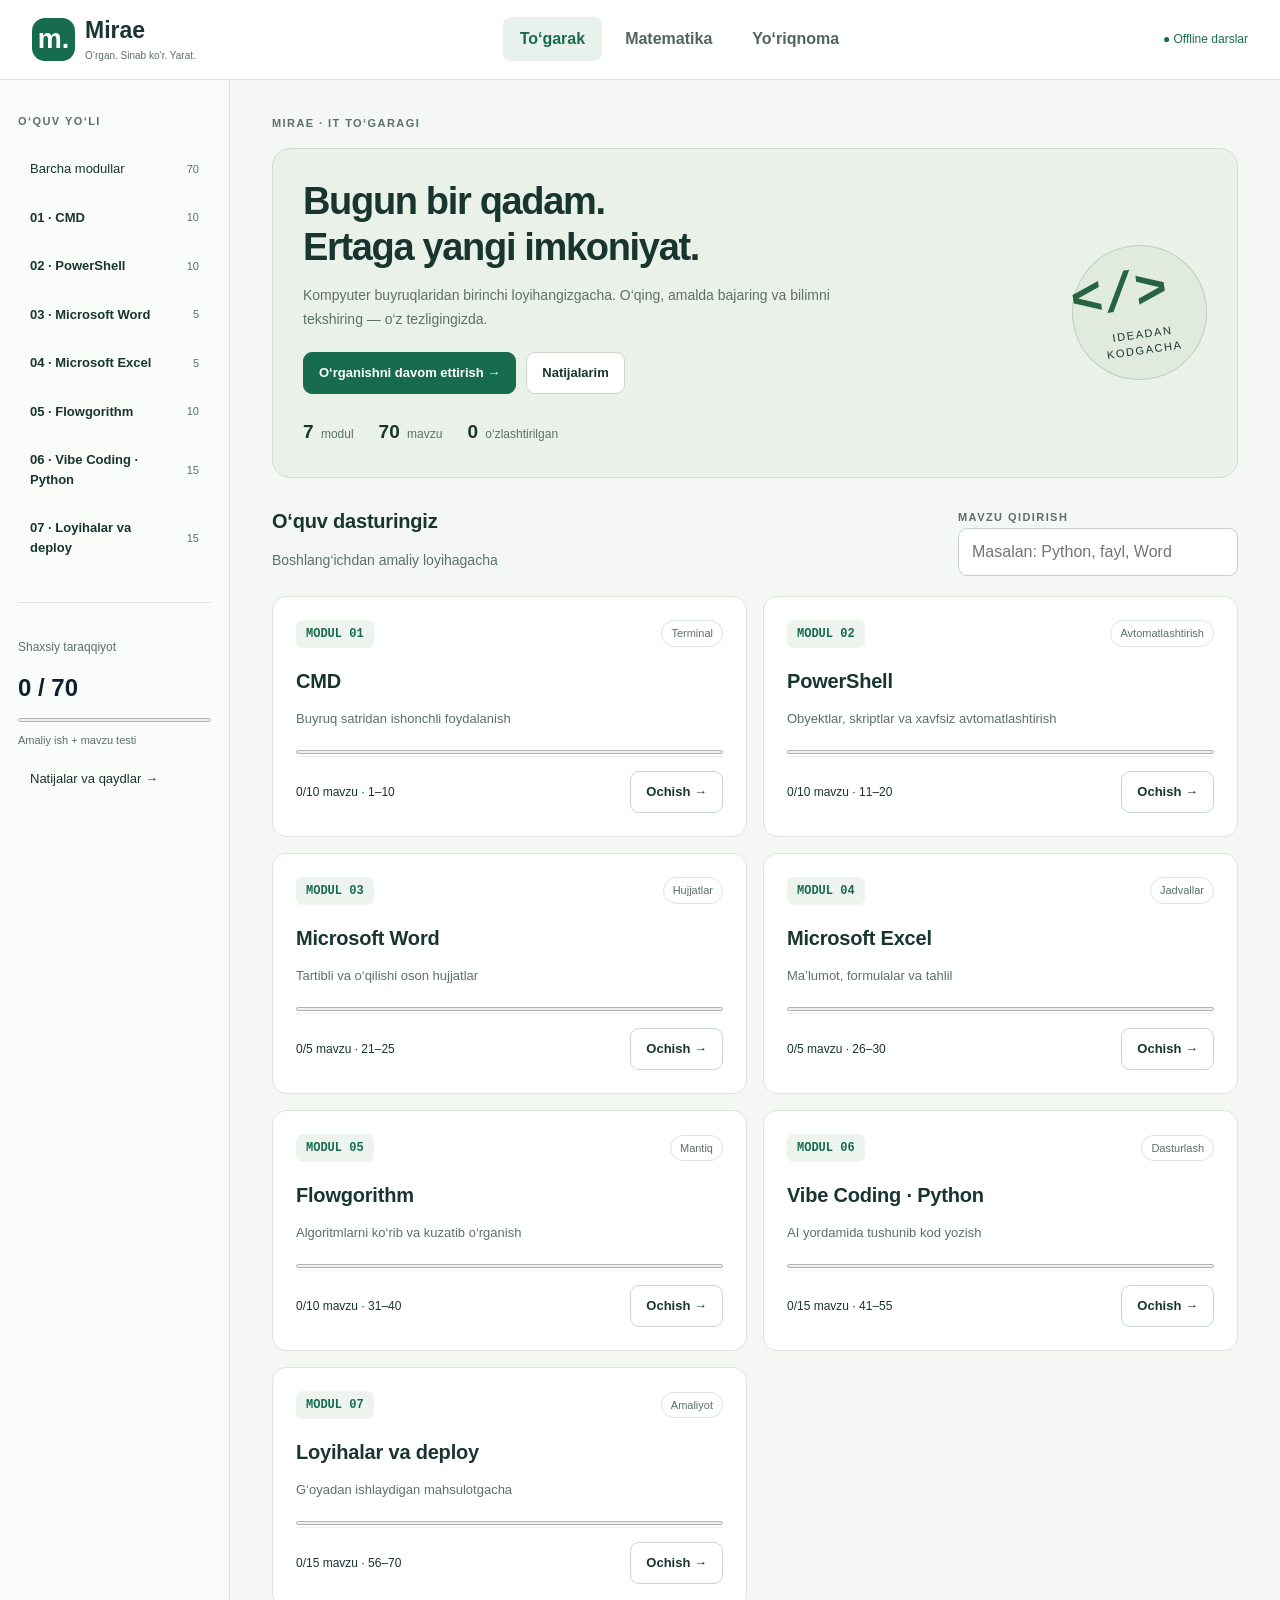
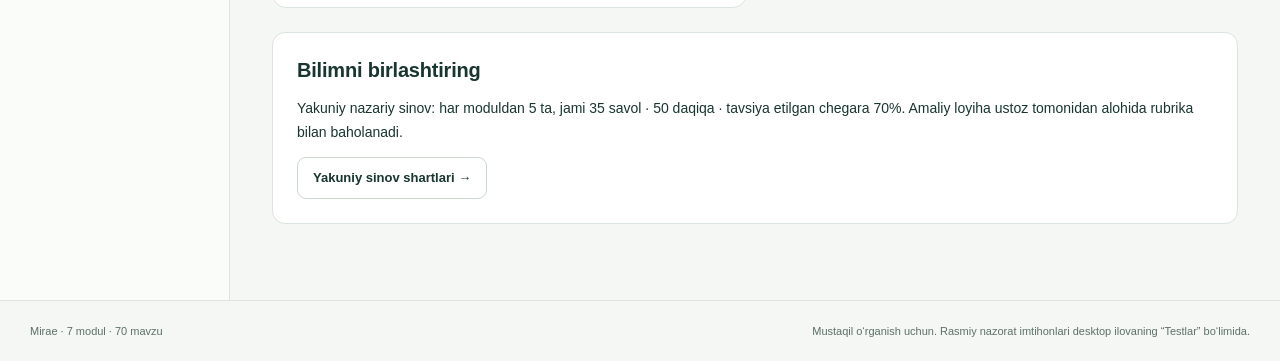
==== Mirae-Togarak.html @ 26e85088 "Initial import of ClassroomGuard (Togarak full source) + Windows CI build - .NET 8 solution: Agent (" ====
<!DOCTYPE html>
<html lang="uz">
<head>
<meta charset="UTF-8">
<meta name="viewport" content="width=device-width, initial-scale=1.0">
<title>Mirae · To‘garak va matematika</title>



<style>
:root{
  --canvas:#eaeef4; --panel:#ffffff; --ink:#0f1f33; --ink-soft:#43566e; --ink-faint:#8595a8;
  --line:#dbe2ec; --line-strong:#c3cddb;
  --primary:#2b5cff; --primary-ink:#1c46cc; --primary-tint:#eaf0ff;
  --code:#0d9488; --code-tint:#e6f7f5;
  --ok:#12a150; --ok-tint:#e5f7ec; --bad:#e5484d; --bad-tint:#fdecec;
  --warn:#e0900a; --flag:#f5a623;
  --radius:16px; --radius-sm:10px;
  --shadow:0 1px 2px rgba(15,31,51,.05),0 8px 28px rgba(15,31,51,.07);
  --shadow-lift:0 12px 40px rgba(15,31,51,.14);
}
*{box-sizing:border-box}
html,body{margin:0;padding:0}
body{
  background:radial-gradient(1200px 500px at 88% -8%,#f4f7ff 0,transparent 60%),var(--canvas);
  color:var(--ink); font-family:'Inter',system-ui,-apple-system,sans-serif;
  font-size:16px; line-height:1.5; -webkit-font-smoothing:antialiased; min-height:100vh;
}
.mono{font-family:'IBM Plex Mono',ui-monospace,monospace}
h1,h2,h3{font-family:'Space Grotesk','Inter',sans-serif;margin:0;letter-spacing:-.01em}
button{font-family:inherit;cursor:pointer;border:none;background:none}
button:focus-visible,input:focus-visible,[tabindex]:focus-visible{outline:3px solid var(--primary);outline-offset:2px;border-radius:6px}
.screen{display:none}
.screen.active{display:block;animation:rise .4s ease}
@keyframes rise{from{opacity:0;transform:translateY(10px)}to{opacity:1;transform:none}}
@media (prefers-reduced-motion:reduce){*{animation:none!important;transition:none!important}}

.frac{display:inline-flex;flex-direction:column;align-items:center;vertical-align:middle;margin:0 3px;font-family:'IBM Plex Mono',ui-monospace,monospace;font-weight:600;line-height:1.05;font-size:1.05em}
.frac .num,.frac .den{padding:1px 6px;text-align:center;min-width:1.2em}
.frac .bar{display:block;width:100%;height:2px;background:currentColor;border-radius:1px;margin:1px 0}
.mixed{display:inline-flex;align-items:center;gap:3px;vertical-align:middle;margin:0 2px;font-family:'IBM Plex Mono',ui-monospace,monospace;font-weight:600}
.mixed .whole{font-size:1.15em;line-height:1;padding-bottom:2px}
.mixed .frac{font-size:0.92em;margin:0}
.qbody .frac,.opt .frac,.rev-q .frac,.tagans .frac{color:var(--ink)}
.opt .frac{font-size:1.08em}
.qbody{font-size:17.5px;line-height:1.75}
.qbody p{margin:0 0 14px}

.info-wrap{min-height:100vh;display:grid;place-items:center;padding:28px 20px}
.info-card{width:min(560px,100%);background:var(--panel);border:1px solid var(--line);border-radius:var(--radius);box-shadow:var(--shadow);overflow:hidden}
.info-top{padding:30px 34px 22px;border-bottom:1px solid var(--line);position:relative;background:linear-gradient(180deg,#fbfcff,#fff)}
.brandline{display:flex;align-items:center;gap:10px;color:var(--code);font-weight:600;font-size:12.5px;letter-spacing:.14em;text-transform:uppercase;margin-bottom:14px}
.dot{width:9px;height:9px;border-radius:50%;background:var(--ok);box-shadow:0 0 0 4px var(--ok-tint);animation:pulse 2.4s infinite}
@keyframes pulse{0%,100%{opacity:1}50%{opacity:.45}}
.info-top h1{font-size:26px;line-height:1.2}
.info-top p{color:var(--ink-soft);margin:.5rem 0 0;font-size:15px}
.bitstrip{position:absolute;right:22px;top:26px;font-size:11px;color:var(--line-strong);letter-spacing:.18em;transform:rotate(90deg);transform-origin:right top}
.info-body{padding:26px 34px 32px}
.rules{display:grid;grid-template-columns:1fr 1fr;gap:12px;margin-bottom:26px}
.rule{background:#f7f9fc;border:1px solid var(--line);border-radius:var(--radius-sm);padding:12px 14px}
.rule b{display:block;font-family:'Space Grotesk';font-size:20px;line-height:1.1}
.rule span{font-size:12.5px;color:var(--ink-soft)}
.field{margin-bottom:16px}
.field label{display:block;font-size:13px;font-weight:600;color:var(--ink-soft);margin-bottom:7px}
.field input{width:100%;padding:13px 15px;border:1.5px solid var(--line-strong);border-radius:var(--radius-sm);font-size:16px;color:var(--ink);background:#fff;transition:border-color .15s,box-shadow .15s}
.field input:focus{border-color:var(--primary);box-shadow:0 0 0 4px var(--primary-tint);outline:none}
.field.two{display:grid;grid-template-columns:1fr 1fr;gap:14px}
.err{color:var(--bad);font-size:13px;margin:2px 0 10px;min-height:0}
.btn{display:inline-flex;align-items:center;justify-content:center;gap:9px;font-weight:600;font-size:16px;padding:14px 22px;border-radius:var(--radius-sm);transition:transform .14s cubic-bezier(.22,1,.36,1),box-shadow .22s ease,background .2s ease,border-color .2s ease,color .2s ease}
.btn:hover{transform:translateY(-1.5px)}
.btn:active{transform:translateY(0) scale(.985)}
.btn-primary{background:var(--primary);color:#fff;width:100%;box-shadow:0 8px 20px rgba(43,92,255,.28)}
.btn-primary:hover{background:var(--primary-ink)}
.btn-ghost{background:#fff;border:1.5px solid var(--line-strong);color:var(--ink)}
.btn-ghost:hover{border-color:var(--primary);color:var(--primary)}
.btn-ok{background:var(--ok);color:#fff}
.btn-ok:hover{filter:brightness(.95)}

.exam-head{position:sticky;top:0;z-index:40;background:rgba(255,255,255,.86);backdrop-filter:blur(12px);border-bottom:1px solid var(--line);padding:11px 22px;display:flex;align-items:center;gap:18px;flex-wrap:wrap}
.station{display:flex;align-items:center;gap:11px}
.station-badge{font-family:'Space Grotesk';font-weight:700;font-size:15px;color:var(--ink);background:#fff;border:1.5px solid var(--line-strong);border-radius:10px;padding:6px 11px;letter-spacing:.02em}
.station-badge small{display:block;font-size:9px;letter-spacing:.16em;color:var(--ink-faint);font-weight:600}
.head-title{font-size:14.5px;font-weight:700}
.head-title small{display:block;font-weight:500;color:var(--ink-faint);font-size:11.5px;letter-spacing:.04em}
.head-spacer{flex:1}
.cand{text-align:right;font-size:13px;line-height:1.25}
.cand b{font-size:14px}
.cand span{color:var(--ink-faint);font-size:11.5px}
.timer{display:flex;align-items:center;gap:9px;background:#fff;border:1.5px solid var(--line-strong);padding:8px 14px;border-radius:10px;font-family:'IBM Plex Mono';font-weight:600;font-size:18px;letter-spacing:.02em;min-width:118px;justify-content:center}
.timer svg{width:16px;height:16px}
.timer.warn{border-color:var(--warn);color:var(--warn);background:#fffaf0}
.timer.crit{border-color:var(--bad);color:var(--bad);background:var(--bad-tint);animation:blink 1s steps(2) infinite}
@keyframes blink{50%{opacity:.6}}

.exam-main{max-width:1180px;margin:0 auto;padding:22px;display:grid;grid-template-columns:minmax(200px, 230px) minmax(0, 1fr);gap:20px;align-items:start}
.palette{position:sticky;top:78px;background:var(--panel);border:1px solid var(--line);border-radius:var(--radius);box-shadow:var(--shadow);padding:14px;max-height:calc(100vh - 100px);overflow-y:auto;overflow-x:hidden;z-index:5;min-width:0;width:100%;box-sizing:border-box}
.palette h3{font-size:12px;text-transform:uppercase;letter-spacing:.12em;color:var(--ink-faint);margin-bottom:12px}
.palette-grab{display:none}
.palette-head{display:none}
.pal-close{display:none}
.pal-backdrop{position:fixed;inset:0;z-index:58;background:rgba(15,31,51,.42);opacity:0;pointer-events:none;transition:opacity .28s ease}
.pal-backdrop.show{opacity:1;pointer-events:auto}
.progress{height:7px;background:#eef2f8;border-radius:6px;overflow:hidden;margin-bottom:6px}
.progress i{display:block;height:100%;background:linear-gradient(90deg,var(--primary),#5b82ff);width:0;border-radius:6px;transition:width .35s}
.progress-lbl{font-size:12px;color:var(--ink-soft);margin-bottom:14px;display:flex;justify-content:space-between}
.pgrid{display:grid;grid-template-columns:repeat(5,1fr);gap:5px;width:100%}
.pcell{aspect-ratio:1;border-radius:7px;border:1.5px solid var(--line-strong);background:#fff;font-family:'IBM Plex Mono';font-weight:600;font-size:11px;color:var(--ink-soft);position:relative;display:grid;place-items:center;min-width:0;transition:transform .18s cubic-bezier(.34,1.56,.64,1),background .18s ease,border-color .18s ease,color .18s ease,box-shadow .18s ease}
.pcell:hover{border-color:var(--primary);color:var(--primary)}
.pcell.answered{background:var(--primary);border-color:var(--primary);color:#fff}
.pcell.current{box-shadow:0 0 0 3px var(--primary-tint);border-color:var(--primary);transform:scale(1.06)}
.pcell.flagged::after{content:"";position:absolute;top:-3px;right:-3px;width:10px;height:10px;background:var(--flag);border:2px solid #fff;border-radius:50%}
.legend{margin-top:14px;display:grid;gap:7px;font-size:12px;color:var(--ink-soft)}
.legend div{display:flex;align-items:center;gap:8px}
.sw{width:15px;height:15px;border-radius:5px;border:1.5px solid var(--line-strong);flex:none}
.sw.a{background:var(--primary);border-color:var(--primary)}
.sw.f{background:#fff;position:relative}
.sw.f::after{content:"";position:absolute;top:-3px;right:-3px;width:8px;height:8px;background:var(--flag);border:2px solid #fff;border-radius:50%}

.qcard{background:var(--panel);border:1px solid var(--line);border-radius:var(--radius);box-shadow:var(--shadow);padding:28px 30px;min-height:60vh;display:flex;flex-direction:column;min-width:0;overflow:hidden;position:relative;z-index:1}
.qtop{display:flex;align-items:center;gap:12px;margin-bottom:18px;flex-wrap:wrap}
.qnum{font-family:'Space Grotesk';font-weight:700;font-size:15px;color:var(--ink)}
.tur-tag{font-size:11.5px;font-weight:600;letter-spacing:.03em;color:var(--code);background:var(--code-tint);padding:5px 11px;border-radius:20px}
.flagbtn{margin-left:auto;font-size:13px;font-weight:600;color:var(--ink-soft);border:1.5px solid var(--line-strong);border-radius:8px;padding:7px 13px;display:flex;align-items:center;gap:7px}
.flagbtn:hover{border-color:var(--flag);color:var(--warn)}
.flagbtn.on{background:#fff8ec;border-color:var(--flag);color:var(--warn)}
.qbody{font-size:17.5px;line-height:1.75;color:var(--ink);margin-bottom:8px;word-wrap:break-word;overflow-wrap:anywhere}
.opts{display:grid;gap:12px;margin-top:20px;min-width:0;width:100%}
.opt{display:flex;align-items:center;gap:15px;text-align:left;width:100%;position:relative;background:#fff;border:1.5px solid var(--line-strong);border-radius:var(--radius-sm);padding:15px 18px;font-size:16px;color:var(--ink);transition:border-color .18s ease,background .18s ease,box-shadow .18s ease,transform .12s cubic-bezier(.22,1,.36,1)}
.opt:hover{border-color:var(--primary);background:var(--primary-tint);transform:translateY(-1px)}
.opt:active{transform:translateY(0) scale(.995)}
.opt .key{width:34px;height:34px;flex:none;border-radius:9px;border:1.5px solid var(--line-strong);display:grid;place-items:center;font-family:'Space Grotesk';font-weight:700;font-size:15px;color:var(--ink-soft);transition:.18s cubic-bezier(.22,1,.36,1)}
.opt.sel{border-color:var(--primary);background:var(--primary-tint);box-shadow:0 0 0 1px var(--primary),0 6px 18px rgba(43,92,255,.14)}
.opt.sel .key{background:var(--primary);border-color:var(--primary);color:#fff;transform:scale(1.05)}
.opt .otxt{flex:1;display:flex;align-items:center;gap:4px;flex-wrap:wrap;font-weight:500}
.opt .check{margin-left:auto;width:24px;height:24px;flex:none;border-radius:50%;border:2px solid var(--line-strong);display:grid;place-items:center;color:#fff;opacity:0;transform:scale(.5);transition:.22s cubic-bezier(.34,1.56,.64,1)}
.opt .check svg{width:13px;height:13px;stroke-dasharray:20;stroke-dashoffset:20;transition:stroke-dashoffset .3s .05s ease}
.opt.sel .check{opacity:1;transform:scale(1);background:var(--primary);border-color:var(--primary)}
.opt.sel .check svg{stroke-dashoffset:0}
.opt.correct{border-color:var(--ok)!important;background:var(--ok-tint)!important;box-shadow:0 0 0 1px var(--ok)}
.opt.correct .key{background:var(--ok)!important;border-color:var(--ok)!important;color:#fff}
.opt.correct .check{opacity:1;transform:scale(1);background:var(--ok);border-color:var(--ok)}
.opt.wrong{border-color:var(--bad)!important;background:var(--bad-tint)!important;box-shadow:0 0 0 1px var(--bad)}
.opt.wrong .key{background:var(--bad)!important;border-color:var(--bad)!important;color:#fff}
.opt.wrong .check{opacity:1;transform:scale(1);background:var(--bad);border-color:var(--bad)}
.opt.locked{pointer-events:none;cursor:default}
.feedback-box{margin-top:14px;padding:12px 14px;border-radius:10px;font-size:14px;line-height:1.5;display:none}
.feedback-box.show{display:block}
.feedback-box.ok{background:var(--ok-tint);color:var(--ok);border:1px solid #b7e4c7}
.feedback-box.bad{background:var(--bad-tint);color:var(--bad);border:1px solid #f5c2c7}
@keyframes pop{0%{transform:scale(1)}45%{transform:scale(1.22)}100%{transform:scale(1)}}
.pcell.pop{animation:pop .32s cubic-bezier(.34,1.56,.64,1)}

.qnav{margin-top:auto;padding-top:24px;display:flex;gap:12px;align-items:center}
.qnav .btn{padding:12px 20px}
.qnav .spacer{flex:1}

.result-wrap{max-width:900px;margin:0 auto;padding:34px 22px 70px}
.res-hero{background:var(--panel);border:1px solid var(--line);border-radius:var(--radius);box-shadow:var(--shadow);padding:34px;display:grid;grid-template-columns:auto 1fr;gap:30px;align-items:center;margin-bottom:22px}
.ring{--p:0;width:150px;height:150px;border-radius:50%;flex:none;display:grid;place-items:center;background:conic-gradient(var(--ring-c) calc(var(--p)*1%),#eef2f8 0)}
.ring .inner{width:118px;height:118px;border-radius:50%;background:#fff;display:grid;place-items:center;text-align:center}
.ring .pct{font-family:'Space Grotesk';font-weight:700;font-size:34px;line-height:1}
.ring .pl{font-size:11px;color:var(--ink-faint);letter-spacing:.1em;text-transform:uppercase}
.res-meta h2{font-size:26px;margin-bottom:4px}
.res-meta .sub{color:var(--ink-soft);margin-bottom:16px}
.res-stats{display:grid;grid-template-columns:repeat(4,1fr);gap:12px}
.stat{background:#f7f9fc;border:1px solid var(--line);border-radius:12px;padding:12px 14px}
.stat b{display:block;font-family:'Space Grotesk';font-size:22px}
.stat span{font-size:12px;color:var(--ink-soft)}
.baho{display:inline-block;font-weight:700;padding:5px 14px;border-radius:20px;font-size:14px;margin-top:2px}

.tahlil-head{display:flex;align-items:center;gap:14px;margin:26px 4px 14px;flex-wrap:wrap}
.tahlil-head h3{font-size:19px}
.filters{margin-left:auto;display:flex;gap:8px}
.filters button{font-size:13px;font-weight:600;color:var(--ink-soft);border:1.5px solid var(--line-strong);border-radius:20px;padding:7px 15px}
.filters button.on{background:var(--ink);color:#fff;border-color:var(--ink)}
.review{display:grid;gap:12px}
.rev{background:var(--panel);border:1px solid var(--line);border-left:5px solid var(--line);border-radius:12px;padding:16px 18px;box-shadow:var(--shadow)}
.rev.correct{border-left-color:var(--ok)}
.rev.wrong{border-left-color:var(--bad)}
.rev.skipped{border-left-color:var(--ink-faint)}
.rev-top{display:flex;align-items:center;gap:10px;margin-bottom:9px;flex-wrap:wrap}
.rev-n{font-family:'Space Grotesk';font-weight:700;font-size:14px}
.rev-badge{font-size:11.5px;font-weight:700;padding:4px 10px;border-radius:16px}
.rev-badge.c{background:var(--ok-tint);color:var(--ok)}
.rev-badge.w{background:var(--bad-tint);color:var(--bad)}
.rev-badge.s{background:#eef2f8;color:var(--ink-soft)}
.rev-q{font-size:15px;color:var(--ink);margin-bottom:10px;line-height:1.65}
.rev-ans{display:flex;flex-wrap:wrap;gap:8px;margin-bottom:10px;font-size:13.5px}
.tagans{padding:5px 11px;border-radius:8px;font-weight:600;display:inline-flex;align-items:center;gap:4px}
.tagans.you{background:#f1f4f9;color:var(--ink-soft)}
.tagans.you.bad{background:var(--bad-tint);color:var(--bad)}
.tagans.right{background:var(--ok-tint);color:var(--ok)}
.rev-exp{font-size:13.5px;color:var(--ink-soft);background:#f7f9fc;border-radius:10px;padding:11px 13px;line-height:1.55}
.rev-exp b{color:var(--ink)}

.modal{position:fixed;inset:0;z-index:80;background:rgba(15,31,51,.4);display:none;place-items:center;padding:20px;backdrop-filter:blur(3px)}
.modal.show{display:grid;animation:rise .25s ease}
.modal-card{background:#fff;border-radius:var(--radius);box-shadow:var(--shadow-lift);padding:28px;width:min(440px,100%);text-align:center}
.modal-card h3{font-size:21px;margin-bottom:8px}
.modal-card p{color:var(--ink-soft);margin-bottom:22px}
.modal-card .row{display:flex;gap:12px}
.modal-card .row .btn{flex:1}
.warn-num{color:var(--warn);font-weight:700}

.palette-toggle{display:none}
@media(max-width:860px){
  .exam-main{grid-template-columns:1fr;padding:14px}
  .palette{position:fixed;left:0;right:0;bottom:0;top:auto;border-radius:22px 22px 0 0;max-height:76vh;overflow:auto;transform:translateY(105%);transition:transform .34s cubic-bezier(.22,1,.36,1);z-index:60;box-shadow:var(--shadow-lift);padding-top:6px}
  .palette.open{transform:none}
  .palette .palette-grab{display:block;width:44px;height:5px;border-radius:3px;background:var(--line-strong);margin:8px auto 4px;cursor:grab}
  .palette .palette-head{display:flex;align-items:center;justify-content:space-between;position:sticky;top:0;background:var(--panel);padding-bottom:8px;z-index:2}
  .palette .palette-head h3{margin:0}
  .palette .pal-close{display:grid;place-items:center;width:34px;height:34px;border-radius:9px;border:1.5px solid var(--line-strong);color:var(--ink-soft);background:#fff}
  .palette .pal-close:active{transform:scale(.92)}
  .palette-toggle{display:flex;position:fixed;bottom:16px;right:16px;z-index:55;background:var(--ink);color:#fff;border-radius:50px;padding:13px 20px;font-weight:600;font-size:14px;gap:9px;box-shadow:var(--shadow-lift);transition:transform .2s,opacity .2s}
  .palette-toggle:active{transform:scale(.95)}
  .pgrid{grid-template-columns:repeat(5,1fr)}
  .res-hero{grid-template-columns:1fr;text-align:center;justify-items:center}
  .res-stats{grid-template-columns:repeat(2,1fr);width:100%}
  .rules{grid-template-columns:1fr 1fr}
  .cand{display:none}
}
@media(max-width:520px){
  .qcard{padding:20px 17px}.info-body,.info-top{padding-left:22px;padding-right:22px}
  .field.two{grid-template-columns:1fr}.pgrid{grid-template-columns:repeat(5,1fr)}
  .head-title small{display:none}
}
</style>
</head>
<body>
<a class="c-skip" href="#c-main">Asosiy mazmunga o‘tish</a>
<header class="c-top"><a href="#home" class="c-brand"><span class="c-logo">m.</span><span>Mirae<small>O‘rgan. Sinab ko‘r. Yarat.</small></span></a><nav aria-label="Asosiy"><button data-global="club" class="c-tab active">To‘garak</button><button data-global="math" class="c-tab">Matematika</button><button data-global="guide" class="c-tab">Yo‘riqnoma</button></nav><span class="c-offline">● Offline darslar</span></header>
<div id="club"><div class="c-shell"><aside class="c-sidebar"><p class="c-eyebrow">O‘QUV YO‘LI</p><button class="c-side-btn" data-go="home">Barcha modullar <span>70</span></button><div id="c-modules"></div><div class="c-side-bottom"><p>Shaxsiy taraqqiyot</p><strong id="c-progress-count">0 / 70</strong><progress id="c-progress" max="70" value="0" aria-label="O‘zlashtirilgan mavzular"></progress><small>Amaliy ish + mavzu testi</small><button class="c-side-btn" data-go="results">Natijalar va qaydlar →</button></div></aside><main id="c-main" tabindex="-1"><div id="c-storage" class="c-notice" hidden role="status"></div><div id="c-resume"></div><div id="c-view"></div></main></div><footer class="c-footer">Mirae · 7 modul · 70 mavzu <span>Mustaqil o‘rganish uchun. Rasmiy nazorat imtihonlari desktop ilovaning “Testlar” bo‘limida.</span></footer></div>
<div id="c-toast" role="status" aria-live="polite"></div>
<dialog id="c-dialog"><form method="dialog"><h2 id="c-dialog-title"></h2><p id="c-dialog-text"></p><div id="c-dialog-fields"></div><div class="c-actions"><button value="cancel" class="c-btn">Bekor qilish</button><button value="ok" class="c-btn primary" id="c-dialog-confirm">Tasdiqlash</button></div></form></dialog>

<div id="math-app" hidden>

<section id="screen-info" class="screen active">
  <div class="info-wrap">
    <div class="info-card">
      <div class="info-top">
        <div class="bitstrip mono">DTM</div>
        <div class="brandline"><span class="dot"></span> Mirae o'quv markazi · DTM majburiy</div>
        <h1>Ifodalarni shakl almashtirish</h1>
        <p>O‘xshash qo‘shiluvchilarni ixchamlash, qavslarni ochish va ifodalarni soddalashtirish. 10 ta savol · 30 daqiqa. Mashq rejimi: har tanlovdan keyin izoh ko‘rsatiladi; javob qayta tanlanmaydi.</p>
      </div>
      <div class="info-body">
        <div class="rules">
          <div class="rule"><b>10</b><span>ta savol (A–D)</span></div>
          <div class="rule"><b>30:00</b><span>daqiqa vaqt</span></div>
          <div class="rule"><b>4</b><span>variant</span></div>
          <div class="rule"><b>1</b><span>to‘g‘ri javob</span></div>
        </div>
        <div class="field two">
          <div>
            <label for="in-name">Ism</label>
            <input id="in-name" type="text" autocomplete="given-name" placeholder="Masalan: Alisher">
          </div>
          <div>
            <label for="in-sur">Familiya</label>
            <input id="in-sur" type="text" autocomplete="family-name" placeholder="Masalan: Navoiy">
          </div>
        </div>
        <div class="field">
          <label for="in-group">Guruh / sinf (ixtiyoriy)</label>
          <input id="in-group" type="text" placeholder="Masalan: 11-A">
        </div>
        <div class="err" id="info-err"></div>
        <button class="btn btn-primary" id="start-btn">
          Testni boshlash
          <svg width="18" height="18" viewBox="0 0 24 24" fill="none"><path d="M5 12h14M13 6l6 6-6 6" stroke="currentColor" stroke-width="2.2" stroke-linecap="round" stroke-linejoin="round"/></svg>
        </button>
      </div>
    </div>
  </div>
</section>

<section id="screen-exam" class="screen">
  <header class="exam-head">
    <div class="station">
      <div class="station-badge"><small>STANSIYA</small><span id="station-no">158</span></div>
    </div>
    <div class="head-title">Mirae · DTM Majburiy<small>Ifodalarni shakl almashtirish · 10 savol</small></div>
    <div class="head-spacer"></div>
    <div class="cand"><b id="cand-name">—</b><br><span id="cand-group"></span></div>
    <div class="timer" id="timer">
      <svg viewBox="0 0 24 24" fill="none"><circle cx="12" cy="13" r="8" stroke="currentColor" stroke-width="2"/><path d="M12 9v4l2.5 2M9 2h6" stroke="currentColor" stroke-width="2" stroke-linecap="round"/></svg>
      <span id="timer-txt">30:00</span>
    </div>
    <button class="btn btn-ok" id="finish-btn">Yakunlash</button>
  </header>

  <div class="exam-main">
    <aside class="palette" id="palette">
      <div class="palette-grab" id="pal-grab"></div>
      <div class="palette-head">
        <h3>Savollar xaritasi</h3>
        <button class="pal-close" id="pal-close" aria-label="Xaritani yopish">
          <svg width="16" height="16" viewBox="0 0 24 24" fill="none"><path d="M6 6l12 12M18 6L6 18" stroke="currentColor" stroke-width="2.2" stroke-linecap="round"/></svg>
        </button>
      </div>
      <div class="progress"><i id="prog-bar"></i></div>
      <div class="progress-lbl"><span id="prog-answered">0 ta belgilandi</span><span id="prog-total"></span></div>
      <div class="pgrid" id="pgrid"></div>
      <div class="legend">
        <div><span class="sw a"></span> Javob belgilangan</div>
        <div><span class="sw"></span> Belgilanmagan</div>
        <div><span class="sw f"></span> Keyinroq qaytish</div>
      </div>
    </aside>

    <main class="qcard">
      <div class="qtop">
        <span class="qnum" id="q-num">1-savol</span>
        <span class="tur-tag" id="q-tur">Ifodalar</span>
        <button class="flagbtn" id="flag-btn">
          <svg width="15" height="15" viewBox="0 0 24 24" fill="none"><path d="M5 21V4m0 0h11l-2 4 2 4H5" stroke="currentColor" stroke-width="2" stroke-linecap="round" stroke-linejoin="round"/></svg>
          Belgilab qo‘yish
        </button>
      </div>
      <div class="qbody" id="q-body"></div>
      <div class="opts" id="q-opts"></div>
      <div class="qnav">
        <button class="btn btn-ghost" id="prev-btn">← Oldingi</button>
        <div class="spacer"></div>
        <button class="btn btn-primary" id="next-btn" style="width:auto">Keyingi →</button>
      </div>
    </main>
  </div>

  <div class="pal-backdrop" id="pal-backdrop"></div>
  <button class="palette-toggle" id="pal-toggle">
    <svg width="16" height="16" viewBox="0 0 24 24" fill="none"><path d="M4 6h16M4 12h16M4 18h16" stroke="currentColor" stroke-width="2" stroke-linecap="round"/></svg>
    Xarita
  </button>
</section>

<section id="screen-result" class="screen">
  <div class="result-wrap">
    <div class="res-hero">
      <div class="ring" id="res-ring"><div class="inner"><div><div class="pct" id="res-pct">0%</div><div class="pl">natija</div></div></div></div>
      <div class="res-meta">
        <h2 id="res-title">Test yakunlandi</h2>
        <div class="sub" id="res-sub">—</div>
        <span class="baho" id="res-baho">—</span>
        <div class="res-stats" style="margin-top:16px">
          <div class="stat"><b id="s-correct">0</b><span>To‘g‘ri</span></div>
          <div class="stat"><b id="s-wrong">0</b><span>Xato</span></div>
          <div class="stat"><b id="s-skip">0</b><span>Belgilanmagan</span></div>
          <div class="stat"><b id="s-time">0:00</b><span>Sarflangan vaqt</span></div>
        </div>
      </div>
    </div>

    <div class="tahlil-head">
      <h3>Natijalar tahlili</h3>
      <div class="filters">
        <button class="on" data-f="all">Barchasi</button>
        <button data-f="wrong">Faqat xatolar</button>
        <button data-f="correct">To‘g‘rilari</button>
      </div>
    </div>
    <div class="review" id="review"></div>

    <div style="margin-top:28px;display:flex;gap:12px;flex-wrap:wrap">
      <button class="btn btn-primary" id="restart-btn" style="width:auto">Yangi test topshirish</button>
      <button class="btn btn-ghost" id="print-btn">Natijani chop etish</button>
    </div>
  </div>
</section>

<div class="modal" id="finish-modal">
  <div class="modal-card">
    <h3>Testni yakunlaysizmi?</h3>
    <p id="finish-modal-txt">Javob belgilanmagan savollar bor.</p>
    <div class="row">
      <button class="btn btn-ghost" id="fm-cancel">Davom etish</button>
      <button class="btn btn-ok" id="fm-confirm">Ha, yakunlash</button>
    </div>
  </div>
</div>

<script>
function fracHTML(num, den){
  return `<span class="frac"><span class="num">${num}</span><span class="bar"></span><span class="den">${den}</span></span>`;
}
function mixedHTML(whole, num, den){
  return `<span class="mixed"><span class="whole">${whole}</span>${fracHTML(num, den)}</span>`;
}
function renderMath(text){
  if(!text) return '';
  let s = String(text);
  s = s.replace(/(\d+)\s+(\d+)\/(\d+)/g, (_,w,n,d) => mixedHTML(w,n,d));
  s = s.replace(/(\d+)\/(\d+)/g, (_,n,d) => fracHTML(n,d));
  return s;
}

const BANK = [
  // 1. O'xshash qo'shiluvchilarni ixchamlash
  {id:1, prompt:"5a + 27a − a ifodasini ixchamlang.", options:[{label:"A",text:"31a"},{label:"B",text:"32a"},{label:"C",text:"33a"},{label:"D",text:"30a"}], correct:"A", explain:"5a + 27a − a = (5+27−1)a = 31a."},
  {id:2, prompt:"12b − 17b − b ifodasini ixchamlang.", options:[{label:"A",text:"−6b"},{label:"B",text:"−5b"},{label:"C",text:"6b"},{label:"D",text:"−29b"}], correct:"A", explain:"12b − 17b − b = (12−17−1)b = −6b."},
  {id:3, prompt:"6x − 14 − 13x + 26 ifodasini ixchamlang.", options:[{label:"A",text:"−7x + 12"},{label:"B",text:"−7x − 12"},{label:"C",text:"7x + 12"},{label:"D",text:"−19x + 40"}], correct:"A", explain:"(6x − 13x) + (−14 + 26) = −7x + 12."},
  {id:4, prompt:"8y − y + 17 − 10y ifodasini ixchamlang.", options:[{label:"A",text:"−3y + 17"},{label:"B",text:"−2y + 17"},{label:"C",text:"3y + 17"},{label:"D",text:"−19y + 17"}], correct:"A", explain:"(8y − y − 10y) + 17 = −3y + 17."},
  {id:5, prompt:"13a + 2a − 2a − b ifodasini ixchamlang.", options:[{label:"A",text:"13a − b"},{label:"B",text:"15a − b"},{label:"C",text:"13a + b"},{label:"D",text:"11a − b"}], correct:"A", explain:"13a + 2a − 2a − b = 13a − b."},
  {id:6, prompt:"−5,1a − 4b − 4,9a + b ifodasini ixchamlang.", options:[{label:"A",text:"−10a − 3b"},{label:"B",text:"−10a − 5b"},{label:"C",text:"−0,2a − 3b"},{label:"D",text:"10a − 3b"}], correct:"A", explain:"(−5,1a − 4,9a) + (−4b + b) = −10a − 3b."},
  {id:7, prompt:"41x − 58x + 6y − y ifodasini ixchamlang.", options:[{label:"A",text:"−17x + 5y"},{label:"B",text:"−17x − 5y"},{label:"C",text:"17x + 5y"},{label:"D",text:"−99x + 5y"}], correct:"A", explain:"(41x − 58x) + (6y − y) = −17x + 5y."},
  {id:8, prompt:"7,5x + y − 8,5x − 3,5y ifodasini ixchamlang.", options:[{label:"A",text:"−x − 2,5y"},{label:"B",text:"−x + 2,5y"},{label:"C",text:"x − 2,5y"},{label:"D",text:"−16x − 2,5y"}], correct:"A", explain:"(7,5x − 8,5x) + (y − 3,5y) = −x − 2,5y."},
  {id:9, prompt:"8x − 6y − 7x − 2y ifodasini ixchamlang.", options:[{label:"A",text:"x − 8y"},{label:"B",text:"x + 8y"},{label:"C",text:"15x − 8y"},{label:"D",text:"−x − 8y"}], correct:"A", explain:"(8x − 7x) + (−6y − 2y) = x − 8y."},
  {id:10, prompt:"3,5b − 2,4c − 0,6c − 0,7b ifodasini ixchamlang.", options:[{label:"A",text:"2,8b − 3c"},{label:"B",text:"2,8b − 1,8c"},{label:"C",text:"4,2b − 3c"},{label:"D",text:"2,8b + 3c"}], correct:"A", explain:"(3,5b − 0,7b) + (−2,4c − 0,6c) = 2,8b − 3c."},

  // 2. Qavslarni ochish
  {id:11, prompt:"x + (b + c + d − m) ifodasida qavslarni oching.", options:[{label:"A",text:"x + b + c + d − m"},{label:"B",text:"x − b − c − d + m"},{label:"C",text:"x + b − c − d − m"},{label:"D",text:"−x + b + c + d − m"}], correct:"A", explain:"Oldida musbat ishora bo‘lsa, qavs ichidagi ishoralar o‘zgarmaydi."},
  {id:12, prompt:"x − (b − c − d) ifodasida qavslarni oching.", options:[{label:"A",text:"x − b + c + d"},{label:"B",text:"x − b − c − d"},{label:"C",text:"x + b − c − d"},{label:"D",text:"−x − b + c + d"}], correct:"A", explain:"Oldida manfiy ishora: barcha ishoralar o‘zgaradi."},
  {id:13, prompt:"x + y − (b + c − m) ifodasida qavslarni oching.", options:[{label:"A",text:"x + y − b − c + m"},{label:"B",text:"x + y − b − c − m"},{label:"C",text:"x + y + b + c − m"},{label:"D",text:"x − y − b − c + m"}], correct:"A", explain:"Manfiy ishora oldida: ishoralar o‘zgaradi."},
  {id:14, prompt:"x + (a − b) − (c + d) ifodasida qavslarni oching.", options:[{label:"A",text:"x + a − b − c − d"},{label:"B",text:"x + a − b + c + d"},{label:"C",text:"x − a + b − c − d"},{label:"D",text:"x + a + b − c − d"}], correct:"A", explain:"Birinchi qavs musbat, ikkinchisi manfiy."},
  {id:15, prompt:"m − (a − k − b) ifodasida qavslarni oching.", options:[{label:"A",text:"m − a + k + b"},{label:"B",text:"m − a − k − b"},{label:"C",text:"m + a − k − b"},{label:"D",text:"−m − a + k + b"}], correct:"A", explain:"Manfiy ishora: ishoralar o‘zgaradi."},
  {id:16, prompt:"x + a + (m − 2) ifodasida qavslarni oching.", options:[{label:"A",text:"x + a + m − 2"},{label:"B",text:"x + a − m + 2"},{label:"C",text:"x − a + m − 2"},{label:"D",text:"x + a + m + 2"}], correct:"A", explain:"Musbat ishora: ishoralar saqlanadi."},
  {id:17, prompt:"m − (a − k − b) ifodasida qavslarni oching.", options:[{label:"A",text:"m − a + k + b"},{label:"B",text:"m − a − k − b"},{label:"C",text:"m + a + k + b"},{label:"D",text:"−m + a − k − b"}], correct:"A", explain:"Manfiy ishora oldida ishoralar o‘zgaradi."},
  {id:18, prompt:"a − (b − c) + (m + n) ifodasida qavslarni oching.", options:[{label:"A",text:"a − b + c + m + n"},{label:"B",text:"a − b − c + m + n"},{label:"C",text:"a + b − c + m + n"},{label:"D",text:"a − b + c − m − n"}], correct:"A", explain:"Birinchi qavs manfiy, ikkinchisi musbat."},
  {id:19, prompt:"(x − y) − (a − k) ifodasida qavslarni oching.", options:[{label:"A",text:"x − y − a + k"},{label:"B",text:"x − y − a − k"},{label:"C",text:"x + y − a + k"},{label:"D",text:"−x + y − a + k"}], correct:"A", explain:"Ikkinchi qavs oldida manfiy."},
  {id:20, prompt:"−(m − n + 5) ifodasida qavslarni oching.", options:[{label:"A",text:"−m + n − 5"},{label:"B",text:"−m − n − 5"},{label:"C",text:"m − n + 5"},{label:"D",text:"−m + n + 5"}], correct:"A", explain:"Oldida manfiy ishora: barcha ishoralar o‘zgaradi."},

  // 3. Ifodani soddalashtirish
  {id:21, prompt:"5 − (a − 3) ifodasini soddalashtiring.", options:[{label:"A",text:"8 − a"},{label:"B",text:"2 − a"},{label:"C",text:"5 − a − 3"},{label:"D",text:"a − 8"}], correct:"A", explain:"5 − a + 3 = 8 − a."},
  {id:22, prompt:"7 + (12 − 2b) ifodasini soddalashtiring.", options:[{label:"A",text:"19 − 2b"},{label:"B",text:"19 + 2b"},{label:"C",text:"−5 − 2b"},{label:"D",text:"5 − 2b"}], correct:"A", explain:"7 + 12 − 2b = 19 − 2b."},
  {id:23, prompt:"64 − (14 + 7x) ifodasini soddalashtiring.", options:[{label:"A",text:"50 − 7x"},{label:"B",text:"50 + 7x"},{label:"C",text:"78 − 7x"},{label:"D",text:"−50 − 7x"}], correct:"A", explain:"64 − 14 − 7x = 50 − 7x."},
  {id:24, prompt:"38 + (12 − 8p) ifodasini soddalashtiring.", options:[{label:"A",text:"50 − 8p"},{label:"B",text:"50 + 8p"},{label:"C",text:"26 − 8p"},{label:"D",text:"−50 − 8p"}], correct:"A", explain:"38 + 12 − 8p = 50 − 8p."},
  {id:25, prompt:"x + (2x + 0,5) ifodasini soddalashtiring.", options:[{label:"A",text:"3x + 0,5"},{label:"B",text:"3x − 0,5"},{label:"C",text:"x + 2,5"},{label:"D",text:"2x + 0,5"}], correct:"A", explain:"x + 2x + 0,5 = 3x + 0,5."},
  {id:26, prompt:"3x − (x − 2) ifodasini soddalashtiring.", options:[{label:"A",text:"2x + 2"},{label:"B",text:"2x − 2"},{label:"C",text:"4x − 2"},{label:"D",text:"−2x + 2"}], correct:"A", explain:"3x − x + 2 = 2x + 2."},
  {id:27, prompt:"4a − (a − 6) ifodasini soddalashtiring.", options:[{label:"A",text:"3a + 6"},{label:"B",text:"3a − 6"},{label:"C",text:"5a − 6"},{label:"D",text:"−3a + 6"}], correct:"A", explain:"4a − a + 6 = 3a + 6."},
  {id:28, prompt:"60 + (10 − 4,5b) ifodasini soddalashtiring.", options:[{label:"A",text:"70 − 4,5b"},{label:"B",text:"70 + 4,5b"},{label:"C",text:"50 − 4,5b"},{label:"D",text:"−70 − 4,5b"}], correct:"A", explain:"60 + 10 − 4,5b = 70 − 4,5b."},
  {id:29, prompt:"(5x − 1) − (2 − 8x) ifodasini soddalashtiring.", options:[{label:"A",text:"13x − 3"},{label:"B",text:"3x − 3"},{label:"C",text:"13x + 3"},{label:"D",text:"7x − 3"}], correct:"A", explain:"5x − 1 − 2 + 8x = 13x − 3."},
  {id:30, prompt:"(6 − 2x) + (15 − 3x) ifodasini soddalashtiring.", options:[{label:"A",text:"21 − 5x"},{label:"B",text:"21 + 5x"},{label:"C",text:"9 − 5x"},{label:"D",text:"−21 − 5x"}], correct:"A", explain:"6 − 2x + 15 − 3x = 21 − 5x."},

  // 4. Qavslarni ochib, o'xshashlarni ixchamlash
  {id:31, prompt:"(5x − 1) − (2 − 8x) ifodasini soddalashtiring.", options:[{label:"A",text:"13x − 3"},{label:"B",text:"3x − 3"},{label:"C",text:"7x − 1"},{label:"D",text:"13x + 1"}], correct:"A", explain:"5x − 1 − 2 + 8x = 13x − 3."},
  {id:32, prompt:"(6 − 2x) + (15 − 3x) ifodasini soddalashtiring.", options:[{label:"A",text:"21 − 5x"},{label:"B",text:"9 − 5x"},{label:"C",text:"21 + 5x"},{label:"D",text:"−21 − 5x"}], correct:"A", explain:"6+15 −2x−3x = 21 − 5x."},
  {id:33, prompt:"12 − 7x − (1 − 3x) ifodasini soddalashtiring.", options:[{label:"A",text:"11 − 4x"},{label:"B",text:"13 − 4x"},{label:"C",text:"11 − 10x"},{label:"D",text:"−11 − 4x"}], correct:"A", explain:"12 − 7x − 1 + 3x = 11 − 4x."},
  {id:34, prompt:"37 − (x − 16) + (1x − 53) ifodasini soddalashtiring.", options:[{label:"A",text:"0"},{label:"B",text:"x"},{label:"C",text:"106 − x"},{label:"D",text:"−106 + x"}], correct:"A", explain:"37 − x + 16 + x − 53 = 0."},
  {id:35, prompt:"(x − 1) + (12 − 7,5x) ifodasini soddalashtiring.", options:[{label:"A",text:"11 − 6,5x"},{label:"B",text:"13 − 6,5x"},{label:"C",text:"11 + 6,5x"},{label:"D",text:"−11 − 6,5x"}], correct:"A", explain:"x − 1 + 12 − 7,5x = 11 − 6,5x."},
  {id:36, prompt:"(2p + 1,9) − (7 − p) ifodasini soddalashtiring.", options:[{label:"A",text:"3p − 5,1"},{label:"B",text:"3p + 5,1"},{label:"C",text:"p − 5,1"},{label:"D",text:"−3p − 5,1"}], correct:"A", explain:"2p + 1,9 − 7 + p = 3p − 5,1."},
  {id:37, prompt:"3 − (0,4a) − (10 − 0,8a) ifodasini soddalashtiring.", options:[{label:"A",text:"−7 + 0,4a"},{label:"B",text:"−7 − 0,4a"},{label:"C",text:"13 − 0,4a"},{label:"D",text:"7 + 0,4a"}], correct:"A", explain:"3 − 0,4a − 10 + 0,8a = −7 + 0,4a."},
  {id:38, prompt:"4b − (4 − 2b) + (3b − 1) ifodasini soddalashtiring.", options:[{label:"A",text:"9b − 5"},{label:"B",text:"5b − 5"},{label:"C",text:"9b + 5"},{label:"D",text:"−9b − 5"}], correct:"A", explain:"4b − 4 + 2b + 3b − 1 = 9b − 5."},
  {id:39, prompt:"y − (y + 4) + (y − 4) ifodasini soddalashtiring.", options:[{label:"A",text:"y − 8"},{label:"B",text:"y"},{label:"C",text:"−y − 8"},{label:"D",text:"3y − 8"}], correct:"A", explain:"y − y − 4 + y − 4 = y − 8."},
  {id:40, prompt:"4x − (1 − 2x) + (2x − 7) ifodasini soddalashtiring.", options:[{label:"A",text:"8x − 8"},{label:"B",text:"6x − 8"},{label:"C",text:"8x + 8"},{label:"D",text:"−8x − 8"}], correct:"A", explain:"4x − 1 + 2x + 2x − 7 = 8x − 8."},

  // 5. Qiymat topish
  {id:41, prompt:"(5x − 1) − (2 − 8x) ifodasini soddalashtiring va x = 0,75 da qiymatini toping.", options:[{label:"A",text:"6,75"},{label:"B",text:"5,75"},{label:"C",text:"7,75"},{label:"D",text:"6,25"}], correct:"A", explain:"13x − 3; 13×0,75 − 3 = 9,75 − 3 = 6,75."},
  {id:42, prompt:"(6 − 2x) + (15 − 3x) ifodasini soddalashtiring va x = −0,2 da qiymatini toping.", options:[{label:"A",text:"22"},{label:"B",text:"20"},{label:"C",text:"21"},{label:"D",text:"19"}], correct:"A", explain:"21 − 5x; 21 − 5(−0,2) = 21 + 1 = 22."},
  {id:43, prompt:"12 − 7x − (1 − 3x) ifodasini soddalashtiring va x = −1,7 da qiymatini toping.", options:[{label:"A",text:"17,8"},{label:"B",text:"15,8"},{label:"C",text:"4,2"},{label:"D",text:"−17,8"}], correct:"A", explain:"11 − 4x; 11 − 4(−1,7) = 11 + 6,8 = 17,8."},
  {id:44, prompt:"37 − (x − 16) + (x − 53) ifodasini soddalashtiring va x = −0,03 da qiymatini toping.", options:[{label:"A",text:"0"},{label:"B",text:"−0,03"},{label:"C",text:"0,03"},{label:"D",text:"53"}], correct:"A", explain:"Ifoda doim 0 ga teng."},
  {id:45, prompt:"(x − 1) + (12 − 7,5x) ifodasini soddalashtiring va x = 2 da qiymatini toping.", options:[{label:"A",text:"−2"},{label:"B",text:"2"},{label:"C",text:"11"},{label:"D",text:"−11"}], correct:"A", explain:"11 − 6,5x; 11 − 6,5×2 = 11 − 13 = −2."},

  // 6. Yana soddalashtirish
  {id:46, prompt:"(x − 1) + (12 − 7,5x) ifodasini soddalashtiring.", options:[{label:"A",text:"11 − 6,5x"},{label:"B",text:"13 − 6,5x"},{label:"C",text:"11 + 6,5x"},{label:"D",text:"−11 − 6,5x"}], correct:"A", explain:"x − 1 + 12 − 7,5x = 11 − 6,5x."},
  {id:47, prompt:"(2p + 1,9) − (7 − p) ifodasini soddalashtiring.", options:[{label:"A",text:"3p − 5,1"},{label:"B",text:"p − 5,1"},{label:"C",text:"3p + 5,1"},{label:"D",text:"−3p − 5,1"}], correct:"A", explain:"2p + 1,9 − 7 + p = 3p − 5,1."},
  {id:48, prompt:"3 − (0,4a) − (10 − 0,8a) ifodasini soddalashtiring.", options:[{label:"A",text:"−7 + 0,4a"},{label:"B",text:"−7 − 0,4a"},{label:"C",text:"13 + 0,4a"},{label:"D",text:"7 − 0,4a"}], correct:"A", explain:"3 − 0,4a − 10 + 0,8a = −7 + 0,4a."},
  {id:49, prompt:"4b − (4 − 2b) + (3b − 1) ifodasini soddalashtiring.", options:[{label:"A",text:"9b − 5"},{label:"B",text:"5b − 5"},{label:"C",text:"9b + 5"},{label:"D",text:"−5b − 5"}], correct:"A", explain:"4b − 4 + 2b + 3b − 1 = 9b − 5."},
  {id:50, prompt:"y − (y + 4) + (y − 4) ifodasini soddalashtiring.", options:[{label:"A",text:"y − 8"},{label:"B",text:"y"},{label:"C",text:"−y"},{label:"D",text:"3y − 8"}], correct:"A", explain:"y − y − 4 + y − 4 = y − 8."},

  // 7. Maxsus
  {id:51, prompt:"a ning istalgan qiymatida ham 3(a + 2) − 3a ifodasining qiymati nechaga teng?", options:[{label:"A",text:"6"},{label:"B",text:"0"},{label:"C",text:"3"},{label:"D",text:"2"}], correct:"A", explain:"3a + 6 − 3a = 6. Doim 6."},
  {id:52, prompt:"5(x − 2) − 5x ifodasining qiymati qanday?", options:[{label:"A",text:"−10"},{label:"B",text:"10"},{label:"C",text:"0"},{label:"D",text:"5"}], correct:"A", explain:"5x − 10 − 5x = −10."},
  {id:53, prompt:"2(3x + 4) − 6x ifodasining qiymati qanday?", options:[{label:"A",text:"8"},{label:"B",text:"−8"},{label:"C",text:"0"},{label:"D",text:"4"}], correct:"A", explain:"6x + 8 − 6x = 8."},
  {id:54, prompt:"4(y − 1) − 4y ifodasining qiymati qanday?", options:[{label:"A",text:"−4"},{label:"B",text:"4"},{label:"C",text:"0"},{label:"D",text:"−1"}], correct:"A", explain:"4y − 4 − 4y = −4."},
  {id:55, prompt:"7(2 − x) + 7x ifodasining qiymati qanday?", options:[{label:"A",text:"14"},{label:"B",text:"−14"},{label:"C",text:"0"},{label:"D",text:"7"}], correct:"A", explain:"14 − 7x + 7x = 14."},

  // Ko'proq ixchamlash
  {id:56, prompt:"2a + 5b − 3a + 7b ifodasini ixchamlang.", options:[{label:"A",text:"−a + 12b"},{label:"B",text:"5a + 12b"},{label:"C",text:"−a − 12b"},{label:"D",text:"a + 2b"}], correct:"A", explain:"(2a − 3a) + (5b + 7b) = −a + 12b."},
  {id:57, prompt:"9m − 4n − 5m + 2n ifodasini ixchamlang.", options:[{label:"A",text:"4m − 2n"},{label:"B",text:"14m − 2n"},{label:"C",text:"4m + 2n"},{label:"D",text:"−4m − 2n"}], correct:"A", explain:"(9m − 5m) + (−4n + 2n) = 4m − 2n."},
  {id:58, prompt:"−3p + 8q + 5p − 11q ifodasini ixchamlang.", options:[{label:"A",text:"2p − 3q"},{label:"B",text:"−8p − 3q"},{label:"C",text:"2p + 3q"},{label:"D",text:"8p − 3q"}], correct:"A", explain:"(−3p + 5p) + (8q − 11q) = 2p − 3q."},
  {id:59, prompt:"6x − 2y − 9x + 5y ifodasini ixchamlang.", options:[{label:"A",text:"−3x + 3y"},{label:"B",text:"15x + 3y"},{label:"C",text:"−3x − 3y"},{label:"D",text:"3x + 3y"}], correct:"A", explain:"(6x − 9x) + (−2y + 5y) = −3x + 3y."},
  {id:60, prompt:"4c − 7d − 4c + 7d ifodasini ixchamlang.", options:[{label:"A",text:"0"},{label:"B",text:"8c"},{label:"C",text:"−14d"},{label:"D",text:"8c − 14d"}], correct:"A", explain:"Barcha hadlar yo‘qoladi."},

  // Qavslar + ixchamlash
  {id:61, prompt:"3(a + 2) − 2(a − 1) ifodasini soddalashtiring.", options:[{label:"A",text:"a + 8"},{label:"B",text:"a − 8"},{label:"C",text:"5a + 4"},{label:"D",text:"a + 4"}], correct:"A", explain:"3a + 6 − 2a + 2 = a + 8."},
  {id:62, prompt:"5(x − 3) + 2(x + 4) ifodasini soddalashtiring.", options:[{label:"A",text:"7x − 7"},{label:"B",text:"7x − 15"},{label:"C",text:"3x − 7"},{label:"D",text:"7x + 7"}], correct:"A", explain:"5x − 15 + 2x + 8 = 7x − 7."},
  {id:63, prompt:"4(2y − 1) − 3(y + 2) ifodasini soddalashtiring.", options:[{label:"A",text:"5y − 10"},{label:"B",text:"5y − 2"},{label:"C",text:"11y − 10"},{label:"D",text:"5y + 10"}], correct:"A", explain:"8y − 4 − 3y − 6 = 5y − 10."},
  {id:64, prompt:"2(3m − 5) + (m − 4) ifodasini soddalashtiring.", options:[{label:"A",text:"7m − 14"},{label:"B",text:"7m − 6"},{label:"C",text:"5m − 14"},{label:"D",text:"7m + 14"}], correct:"A", explain:"6m − 10 + m − 4 = 7m − 14."},
  {id:65, prompt:"−2(x − 4) + 3(x + 1) ifodasini soddalashtiring.", options:[{label:"A",text:"x + 11"},{label:"B",text:"x − 5"},{label:"C",text:"5x + 11"},{label:"D",text:"−x + 11"}], correct:"A", explain:"−2x + 8 + 3x + 3 = x + 11."},
  {id:66, prompt:"6(a − 1) − 4(a − 3) ifodasini soddalashtiring.", options:[{label:"A",text:"2a + 6"},{label:"B",text:"2a − 6"},{label:"C",text:"10a + 6"},{label:"D",text:"−2a + 6"}], correct:"A", explain:"6a − 6 − 4a + 12 = 2a + 6."},
  {id:67, prompt:"3(2b + 5) − 5(b − 1) ifodasini soddalashtiring.", options:[{label:"A",text:"b + 20"},{label:"B",text:"b + 10"},{label:"C",text:"11b + 20"},{label:"D",text:"−b + 20"}], correct:"A", explain:"6b + 15 − 5b + 5 = b + 20."},
  {id:68, prompt:"−3(2x − 1) + 4(x + 2) ifodasini soddalashtiring.", options:[{label:"A",text:"−2x + 11"},{label:"B",text:"−2x − 5"},{label:"C",text:"10x + 11"},{label:"D",text:"−10x + 11"}], correct:"A", explain:"−6x + 3 + 4x + 8 = −2x + 11."},
  {id:69, prompt:"5(y − 2) − 2(3y − 4) ifodasini soddalashtiring.", options:[{label:"A",text:"−y − 2"},{label:"B",text:"−y + 2"},{label:"C",text:"11y − 2"},{label:"D",text:"y − 2"}], correct:"A", explain:"5y − 10 − 6y + 8 = −y − 2."},
  {id:70, prompt:"4(3z + 1) − 3(2z − 5) ifodasini soddalashtiring.", options:[{label:"A",text:"6z + 19"},{label:"B",text:"6z − 11"},{label:"C",text:"18z + 19"},{label:"D",text:"−6z + 19"}], correct:"A", explain:"12z + 4 − 6z + 15 = 6z + 19."},

  // Qo'shimcha
  {id:71, prompt:"2(a + 3b) − (a − 5b) ifodasini soddalashtiring.", options:[{label:"A",text:"a + 11b"},{label:"B",text:"a − 11b"},{label:"C",text:"3a + 11b"},{label:"D",text:"−a + 11b"}], correct:"A", explain:"2a + 6b − a + 5b = a + 11b."},
  {id:72, prompt:"3(2x − y) + 2(x + 3y) ifodasini soddalashtiring.", options:[{label:"A",text:"8x + 3y"},{label:"B",text:"8x − 3y"},{label:"C",text:"4x + 3y"},{label:"D",text:"8x − y"}], correct:"A", explain:"6x − 3y + 2x + 6y = 8x + 3y."},
  {id:73, prompt:"−(4m − 3n) + 2(m + n) ifodasini soddalashtiring.", options:[{label:"A",text:"−2m + 5n"},{label:"B",text:"−2m − 5n"},{label:"C",text:"6m + 5n"},{label:"D",text:"−6m + 5n"}], correct:"A", explain:"−4m + 3n + 2m + 2n = −2m + 5n."},
  {id:74, prompt:"5(p − 2q) − 3(2p − q) ifodasini soddalashtiring.", options:[{label:"A",text:"−p − 7q"},{label:"B",text:"−p + 7q"},{label:"C",text:"11p − 7q"},{label:"D",text:"p − 7q"}], correct:"A", explain:"5p − 10q − 6p + 3q = −p − 7q."},
  {id:75, prompt:"4(2a − b) − (3a − 5b) ifodasini soddalashtiring.", options:[{label:"A",text:"5a + b"},{label:"B",text:"5a − b"},{label:"C",text:"11a + b"},{label:"D",text:"−5a + b"}], correct:"A", explain:"8a − 4b − 3a + 5b = 5a + b."},
  {id:76, prompt:"2(3x + 4y) − 5(x − y) ifodasini soddalashtiring.", options:[{label:"A",text:"x + 13y"},{label:"B",text:"x − 13y"},{label:"C",text:"11x + 13y"},{label:"D",text:"−x + 13y"}], correct:"A", explain:"6x + 8y − 5x + 5y = x + 13y."},
  {id:77, prompt:"−3(2c − d) + 4(c + 2d) ifodasini soddalashtiring.", options:[{label:"A",text:"−2c + 11d"},{label:"B",text:"−2c − 11d"},{label:"C",text:"10c + 11d"},{label:"D",text:"−10c + 11d"}], correct:"A", explain:"−6c + 3d + 4c + 8d = −2c + 11d."},
  {id:78, prompt:"6(r − 3s) − 2(2r − 5s) ifodasini soddalashtiring.", options:[{label:"A",text:"2r − 8s"},{label:"B",text:"2r − 28s"},{label:"C",text:"10r − 8s"},{label:"D",text:"−2r − 8s"}], correct:"A", explain:"6r − 18s − 4r + 10s = 2r − 8s."},
  {id:79, prompt:"3(4k − 1) − 2(3k + 5) ifodasini soddalashtiring.", options:[{label:"A",text:"6k − 13"},{label:"B",text:"6k + 7"},{label:"C",text:"18k − 13"},{label:"D",text:"−6k − 13"}], correct:"A", explain:"12k − 3 − 6k − 10 = 6k − 13."},
  {id:80, prompt:"−(5t − 2) + 3(t − 4) ifodasini soddalashtiring.", options:[{label:"A",text:"−2t − 10"},{label:"B",text:"−2t + 10"},{label:"C",text:"8t − 10"},{label:"D",text:"−8t − 10"}], correct:"A", explain:"−5t + 2 + 3t − 12 = −2t − 10."},

  // Qiymat topish davomi
  {id:81, prompt:"3(a + 2) − 2(a − 1) ifodasini soddalashtiring va a = 3 da qiymatini toping.", options:[{label:"A",text:"11"},{label:"B",text:"5"},{label:"C",text:"17"},{label:"D",text:"8"}], correct:"A", explain:"a + 8; 3 + 8 = 11."},
  {id:82, prompt:"5(x − 3) + 2(x + 4) ifodasini soddalashtiring va x = −1 da qiymatini toping.", options:[{label:"A",text:"−14"},{label:"B",text:"−7"},{label:"C",text:"0"},{label:"D",text:"14"}], correct:"A", explain:"7x − 7; 7(−1) − 7 = −14."},
  {id:83, prompt:"4(2y − 1) − 3(y + 2) ifodasini soddalashtiring va y = 2 da qiymatini toping.", options:[{label:"A",text:"0"},{label:"B",text:"10"},{label:"C",text:"−10"},{label:"D",text:"20"}], correct:"A", explain:"5y − 10; 5×2 − 10 = 0."},
  {id:84, prompt:"−2(x − 4) + 3(x + 1) ifodasini soddalashtiring va x = 0 da qiymatini toping.", options:[{label:"A",text:"11"},{label:"B",text:"−11"},{label:"C",text:"5"},{label:"D",text:"8"}], correct:"A", explain:"x + 11; 0 + 11 = 11."},
  {id:85, prompt:"6(a − 1) − 4(a − 3) ifodasini soddalashtiring va a = 5 da qiymatini toping.", options:[{label:"A",text:"16"},{label:"B",text:"4"},{label:"C",text:"26"},{label:"D",text:"−4"}], correct:"A", explain:"2a + 6; 2×5 + 6 = 16."},

  // Yana qavslar
  {id:86, prompt:"x − (2x − 5) + (3x + 1) ifodasini soddalashtiring.", options:[{label:"A",text:"2x + 6"},{label:"B",text:"2x − 4"},{label:"C",text:"6x + 6"},{label:"D",text:"−2x + 6"}], correct:"A", explain:"x − 2x + 5 + 3x + 1 = 2x + 6."},
  {id:87, prompt:"5 − (3 − 2a) − (a + 4) ifodasini soddalashtiring.", options:[{label:"A",text:"a − 2"},{label:"B",text:"−a − 2"},{label:"C",text:"3a − 2"},{label:"D",text:"a + 2"}], correct:"A", explain:"5 − 3 + 2a − a − 4 = a − 2."},
  {id:88, prompt:"(2b − 7) − (b − 3) + (4 − b) ifodasini soddalashtiring.", options:[{label:"A",text:"0"},{label:"B",text:"2b"},{label:"C",text:"−2b"},{label:"D",text:"14"}], correct:"A", explain:"2b − 7 − b + 3 + 4 − b = 0."},
  {id:89, prompt:"3c − (c + 5) − (2c − 8) ifodasini soddalashtiring.", options:[{label:"A",text:"3"},{label:"B",text:"−3"},{label:"C",text:"6c + 3"},{label:"D",text:"−6c + 3"}], correct:"A", explain:"3c − c − 5 − 2c + 8 = 3."},
  {id:90, prompt:"(4d − 1) + (2 − 3d) − (d + 5) ifodasini soddalashtiring.", options:[{label:"A",text:"−4"},{label:"B",text:"4"},{label:"C",text:"8d − 4"},{label:"D",text:"−8d − 4"}], correct:"A", explain:"4d − 1 + 2 − 3d − d − 5 = −4."},

  // Oxirgi 30 ta
  {id:91, prompt:"2(3x − 4) − 5(x − 1) ifodasini soddalashtiring.", options:[{label:"A",text:"x − 3"},{label:"B",text:"x + 3"},{label:"C",text:"11x − 3"},{label:"D",text:"−x − 3"}], correct:"A", explain:"6x − 8 − 5x + 5 = x − 3."},
  {id:92, prompt:"−4(y − 2) + 3(2y + 1) ifodasini soddalashtiring.", options:[{label:"A",text:"2y + 11"},{label:"B",text:"2y − 5"},{label:"C",text:"10y + 11"},{label:"D",text:"−2y + 11"}], correct:"A", explain:"−4y + 8 + 6y + 3 = 2y + 11."},
  {id:93, prompt:"5(2m − 3) − 2(4m − 7) ifodasini soddalashtiring.", options:[{label:"A",text:"2m − 1"},{label:"B",text:"2m − 29"},{label:"C",text:"18m − 1"},{label:"D",text:"−2m − 1"}], correct:"A", explain:"10m − 15 − 8m + 14 = 2m − 1."},
  {id:94, prompt:"3(4n + 1) − 4(2n − 3) ifodasini soddalashtiring.", options:[{label:"A",text:"4n + 15"},{label:"B",text:"4n − 9"},{label:"C",text:"20n + 15"},{label:"D",text:"−4n + 15"}], correct:"A", explain:"12n + 3 − 8n + 12 = 4n + 15."},
  {id:95, prompt:"−2(5p − 1) + 3(2p + 4) ifodasini soddalashtiring.", options:[{label:"A",text:"−4p + 14"},{label:"B",text:"−4p − 10"},{label:"C",text:"16p + 14"},{label:"D",text:"4p + 14"}], correct:"A", explain:"−10p + 2 + 6p + 12 = −4p + 14."},
  {id:96, prompt:"4(3q − 2) − 5(q + 1) ifodasini soddalashtiring.", options:[{label:"A",text:"7q − 13"},{label:"B",text:"7q − 3"},{label:"C",text:"17q − 13"},{label:"D",text:"−7q − 13"}], correct:"A", explain:"12q − 8 − 5q − 5 = 7q − 13."},
  {id:97, prompt:"−3(2r + 5) + 4(r − 2) ifodasini soddalashtiring.", options:[{label:"A",text:"−2r − 23"},{label:"B",text:"−2r − 7"},{label:"C",text:"10r − 23"},{label:"D",text:"2r − 23"}], correct:"A", explain:"−6r − 15 + 4r − 8 = −2r − 23."},
  {id:98, prompt:"6(s − 3) − 2(3s − 5) ifodasini soddalashtiring.", options:[{label:"A",text:"−8"},{label:"B",text:"−28"},{label:"C",text:"12s − 8"},{label:"D",text:"8"}], correct:"A", explain:"6s − 18 − 6s + 10 = −8."},
  {id:99, prompt:"5(2t − 1) − 3(3t − 4) ifodasini soddalashtiring.", options:[{label:"A",text:"t + 7"},{label:"B",text:"t − 17"},{label:"C",text:"19t + 7"},{label:"D",text:"−t + 7"}], correct:"A", explain:"10t − 5 − 9t + 12 = t + 7."},
  {id:100, prompt:"−4(u − 3) + 2(2u + 5) ifodasini soddalashtiring.", options:[{label:"A",text:"22"},{label:"B",text:"−2"},{label:"C",text:"8u + 22"},{label:"D",text:"−8u + 22"}], correct:"A", explain:"−4u + 12 + 4u + 10 = 22."},

  {id:101, prompt:"2(3a − 5b) − (a − 7b) ifodasini soddalashtiring.", options:[{label:"A",text:"5a − 3b"},{label:"B",text:"5a − 17b"},{label:"C",text:"7a − 3b"},{label:"D",text:"−5a − 3b"}], correct:"A", explain:"6a − 10b − a + 7b = 5a − 3b."},
  {id:102, prompt:"3(2x + y) − 2(x − 3y) ifodasini soddalashtiring.", options:[{label:"A",text:"4x + 9y"},{label:"B",text:"4x − 3y"},{label:"C",text:"8x + 9y"},{label:"D",text:"−4x + 9y"}], correct:"A", explain:"6x + 3y − 2x + 6y = 4x + 9y."},
  {id:103, prompt:"−(4m − 5n) + 3(m + 2n) ifodasini soddalashtiring.", options:[{label:"A",text:"−m + 11n"},{label:"B",text:"−m − 11n"},{label:"C",text:"7m + 11n"},{label:"D",text:"−7m + 11n"}], correct:"A", explain:"−4m + 5n + 3m + 6n = −m + 11n."},
  {id:104, prompt:"5(p − 2q) − 4(2p − q) ifodasini soddalashtiring.", options:[{label:"A",text:"−3p − 6q"},{label:"B",text:"−3p + 6q"},{label:"C",text:"13p − 6q"},{label:"D",text:"3p − 6q"}], correct:"A", explain:"5p − 10q − 8p + 4q = −3p − 6q."},
  {id:105, prompt:"4(3c − 2d) − 3(2c − 5d) ifodasini soddalashtiring.", options:[{label:"A",text:"6c + 7d"},{label:"B",text:"6c − 23d"},{label:"C",text:"18c + 7d"},{label:"D",text:"−6c + 7d"}], correct:"A", explain:"12c − 8d − 6c + 15d = 6c + 7d."},
  {id:106, prompt:"−2(5r − 3s) + 4(r + s) ifodasini soddalashtiring.", options:[{label:"A",text:"−6r + 10s"},{label:"B",text:"−6r − 2s"},{label:"C",text:"14r + 10s"},{label:"D",text:"6r + 10s"}], correct:"A", explain:"−10r + 6s + 4r + 4s = −6r + 10s."},
  {id:107, prompt:"3(4k − 1) − 5(2k − 3) ifodasini soddalashtiring.", options:[{label:"A",text:"2k + 12"},{label:"B",text:"2k − 18"},{label:"C",text:"22k + 12"},{label:"D",text:"−2k + 12"}], correct:"A", explain:"12k − 3 − 10k + 15 = 2k + 12."},
  {id:108, prompt:"−5(2t + 1) + 3(3t − 2) ifodasini soddalashtiring.", options:[{label:"A",text:"−t − 11"},{label:"B",text:"−t + 1"},{label:"C",text:"19t − 11"},{label:"D",text:"t − 11"}], correct:"A", explain:"−10t − 5 + 9t − 6 = −t − 11."},
  {id:109, prompt:"6(2u − 3) − 4(3u − 5) ifodasini soddalashtiring.", options:[{label:"A",text:"2"},{label:"B",text:"−38"},{label:"C",text:"24u + 2"},{label:"D",text:"−2"}], correct:"A", explain:"12u − 18 − 12u + 20 = 2."},
  {id:110, prompt:"2(5v − 4) − 3(2v − 7) ifodasini soddalashtiring.", options:[{label:"A",text:"4v + 13"},{label:"B",text:"4v − 29"},{label:"C",text:"16v + 13"},{label:"D",text:"−4v + 13"}], correct:"A", explain:"10v − 8 − 6v + 21 = 4v + 13."},

  {id:111, prompt:"3(a − 2b) + 2(3a + b) ifodasini soddalashtiring.", options:[{label:"A",text:"9a − 4b"},{label:"B",text:"9a − 8b"},{label:"C",text:"3a − 4b"},{label:"D",text:"−9a − 4b"}], correct:"A", explain:"3a − 6b + 6a + 2b = 9a − 4b."},
  {id:112, prompt:"−4(2x − y) + 5(x + 2y) ifodasini soddalashtiring.", options:[{label:"A",text:"−3x + 14y"},{label:"B",text:"−3x − 6y"},{label:"C",text:"13x + 14y"},{label:"D",text:"3x + 14y"}], correct:"A", explain:"−8x + 4y + 5x + 10y = −3x + 14y."},
  {id:113, prompt:"5(3m − 2n) − 2(4m − 5n) ifodasini soddalashtiring.", options:[{label:"A",text:"7m"},{label:"B",text:"7m − 20n"},{label:"C",text:"23m"},{label:"D",text:"−7m"}], correct:"A", explain:"15m − 10n − 8m + 10n = 7m."},
  {id:114, prompt:"−3(4p − 5q) + 2(3p + 4q) ifodasini soddalashtiring.", options:[{label:"A",text:"−6p + 23q"},{label:"B",text:"−6p − 7q"},{label:"C",text:"18p + 23q"},{label:"D",text:"6p + 23q"}], correct:"A", explain:"−12p + 15q + 6p + 8q = −6p + 23q."},
  {id:115, prompt:"4(2r − 3s) − 3(r − 4s) ifodasini soddalashtiring.", options:[{label:"A",text:"5r"},{label:"B",text:"5r − 24s"},{label:"C",text:"11r"},{label:"D",text:"−5r"}], correct:"A", explain:"8r − 12s − 3r + 12s = 5r."},
  {id:116, prompt:"2(5k − 3) − 4(2k − 1) ifodasini soddalashtiring.", options:[{label:"A",text:"2k − 2"},{label:"B",text:"2k − 10"},{label:"C",text:"18k − 2"},{label:"D",text:"−2k − 2"}], correct:"A", explain:"10k − 6 − 8k + 4 = 2k − 2."},
  {id:117, prompt:"−5(2t + 3) + 3(4t − 1) ifodasini soddalashtiring.", options:[{label:"A",text:"2t − 18"},{label:"B",text:"2t − 12"},{label:"C",text:"22t − 18"},{label:"D",text:"−2t − 18"}], correct:"A", explain:"−10t − 15 + 12t − 3 = 2t − 18."},
  {id:118, prompt:"6(3u − 2) − 5(2u − 3) ifodasini soddalashtiring.", options:[{label:"A",text:"8u + 3"},{label:"B",text:"8u − 27"},{label:"C",text:"28u + 3"},{label:"D",text:"−8u + 3"}], correct:"A", explain:"18u − 12 − 10u + 15 = 8u + 3."},
  {id:119, prompt:"−2(4v − 5) + 3(2v + 1) ifodasini soddalashtiring.", options:[{label:"A",text:"−2v + 13"},{label:"B",text:"−2v − 7"},{label:"C",text:"14v + 13"},{label:"D",text:"2v + 13"}], correct:"A", explain:"−8v + 10 + 6v + 3 = −2v + 13."},
  {id:120, prompt:"3(5w − 4) − 4(3w − 2) ifodasini soddalashtiring.", options:[{label:"A",text:"3w − 4"},{label:"B",text:"3w − 20"},{label:"C",text:"27w − 4"},{label:"D",text:"−3w − 4"}], correct:"A", explain:"15w − 12 − 12w + 8 = 3w − 4."}
];

const TOTAL_Q = 10, TIME_SECONDS = 30*60;
const el = id => document.getElementById(id);
const screens = {info:el('screen-info'), exam:el('screen-exam'), result:el('screen-result')};
function show(name){for(const k in screens)screens[k].classList.toggle('active',k===name);window.scrollTo(0,0);}

let exam = null, timerInt = null;

function shuffle(a){a=a.slice();for(let i=a.length-1;i>0;i--){const j=Math.floor(Math.random()*(i+1));[a[i],a[j]]=[a[j],a[i]];}return a;}

function prepareQuestions(){
  const unique = BANK.filter((q,i,a)=>a.findIndex(x=>x.prompt===q.prompt)===i);
  const picked = shuffle(unique).slice(0, TOTAL_Q);
  return picked.map(q => {
    const order = shuffle(q.options || []);
    const labels = ['A','B','C','D'];
    let correctLabel = null;
    const opts = order.map((o, i) => {
      if (o.label === q.correct) correctLabel = labels[i];
      return { label: labels[i], text: o.text };
    });
    return { ...q, type: 'text', options: opts, correct: correctLabel };
  });
}

function esc(s){return String(s).replace(/&/g,'&amp;').replace(/</g,'&lt;').replace(/>/g,'&gt;');}

function formatPrompt(text){
  return `<p>${renderMath(esc(text))}</p>`;
}

function formatOption(text){
  return renderMath(esc(text));
}

function renderQuestion(){
  const q = exam.questions[exam.current];
  el('q-num').textContent = `${exam.current+1}-savol`;
  el('q-tur').textContent = `Ifodalar`;
  el('q-body').innerHTML = formatPrompt(q.prompt);

  const oldFb = document.querySelector('.feedback-box');
  if (oldFb) oldFb.remove();

  const chosen = exam.answers[q.id];
  const revealed = !!chosen;

  el('q-opts').innerHTML = (q.options || []).map(o => {
    let cls = 'opt';
    if (revealed) {
      cls += ' locked';
      if (o.label === q.correct) cls += ' correct';
      else if (o.label === chosen) cls += ' wrong';
    } else if (chosen === o.label) {
      cls += ' sel';
    }
    return `<button class="${cls}" data-l="${o.label}">
      <span class="key">${o.label}</span><span class="otxt">${formatOption(o.text)}</span>
      <span class="check"><svg viewBox="0 0 24 24" fill="none"><path d="M5 12l5 5L19 7" stroke="currentColor" stroke-width="3" stroke-linecap="round" stroke-linejoin="round"/></svg></span>
    </button>`;
  }).join('');

  if (revealed) {
    const ok = chosen === q.correct;
    const fbHtml = `<div class="feedback-box show ${ok?'ok':'bad'}">
      <b>${ok ? "✓ To‘g‘ri!" : "✗ Noto‘g‘ri"}</b>
      ${ok ? '' : ' To‘g‘ri javob: <b>'+q.correct+'</b>.'}
      <div style="margin-top:6px;opacity:.9">${renderMath(esc(q.explain||''))}</div>
    </div>`;
    el('q-opts').insertAdjacentHTML('afterend', fbHtml);
  } else {
    el('q-opts').querySelectorAll('.opt').forEach(b => {
      b.addEventListener('click', () => selectAnswer(q.id, b.dataset.l));
    });
  }

  const fb = el('flag-btn');
  const flagged = exam.flags.has(q.id);
  fb.classList.toggle('on', flagged);
  fb.lastChild.textContent = flagged ? " Belgilangan" : " Belgilab qo‘yish";

  el('prev-btn').style.visibility = exam.current === 0 ? 'hidden' : 'visible';
  el('next-btn').textContent = exam.current === exam.questions.length - 1 ? 'Yakunlashga →' : 'Keyingi →';
  renderPalette();
}

function selectAnswer(qid, label) {
  if (!exam || exam.finished || exam.answers[qid]) return;
  if(Date.now()>=exam.endTime){finishExam(true);return;}
  exam.answers[qid] = label;
  renderQuestion();
  const cell = el('pgrid').children[exam.current];
  if (cell) { cell.classList.remove('pop'); void cell.offsetWidth; cell.classList.add('pop'); }
}

function renderPalette(){
  const g = el('pgrid');
  g.innerHTML = exam.questions.map((q,i)=>{
    const cls = ['pcell'];
    if(exam.answers[q.id]) cls.push('answered');
    if(i===exam.current) cls.push('current');
    if(exam.flags.has(q.id)) cls.push('flagged');
    return `<button class="${cls.join(' ')}" data-i="${i}">${i+1}</button>`;
  }).join('');
  g.querySelectorAll('.pcell').forEach(c=>c.addEventListener('click',()=>{
    exam.current=+c.dataset.i; renderQuestion(); closePalette();
  }));
  const ans = Object.keys(exam.answers).length;
  el('prog-bar').style.width = (ans/exam.questions.length*100)+'%';
  el('prog-answered').textContent = `${ans} ta belgilandi`;
  el('prog-total').textContent = `${exam.questions.length} tadan`;
}

function fmt(s){const m=Math.floor(s/60),x=s%60; return `${m}:${String(x).padStart(2,'0')}`;}
function tick(){
  const left = Math.max(0, Math.round((exam.endTime-Date.now())/1000));
  el('timer-txt').textContent = fmt(left);
  const t = el('timer');
  t.classList.toggle('warn', left<=300 && left>60);
  t.classList.toggle('crit', left<=60);
  if(left<=0){clearInterval(timerInt); finishExam(true);}
}

el('start-btn').addEventListener('click',startExam);
[el('in-name'),el('in-sur')].forEach(inp=>inp.addEventListener('keydown',e=>{if(e.key==='Enter')startExam();}));
function startExam(){
  const name=el('in-name').value.trim(), sur=el('in-sur').value.trim(), grp=el('in-group').value.trim();
  if(!name || !sur){ el('info-err').textContent='Iltimos, ism va familiyani to‘liq kiriting.'; return; }
  el('info-err').textContent='';
  exam = {
    questions: prepareQuestions(),
    answers:{}, flags:new Set(), current:0,
    name, sur, group:grp,
    endTime: Date.now()+TIME_SECONDS*1000,
    startTime: Date.now()
  };
  el('cand-name').textContent = `${sur} ${name}`;
  el('cand-group').textContent = grp || 'Nomzod';
  el('station-no').textContent = 100 + Math.floor(Math.random()*899);
  show('exam');
  renderQuestion();
  clearInterval(timerInt); tick(); timerInt=setInterval(tick,1000);
}

el('prev-btn').addEventListener('click',()=>{if(exam.current>0){exam.current--;renderQuestion();}});
el('next-btn').addEventListener('click',()=>{
  if(exam.current<exam.questions.length-1){exam.current++;renderQuestion();}
  else openFinish();
});
el('flag-btn').addEventListener('click',()=>{
  const id=exam.questions[exam.current].id;
  exam.flags.has(id)?exam.flags.delete(id):exam.flags.add(id);
  renderQuestion();
});
function openPalette(){
  el('palette').classList.add('open');
  el('pal-backdrop').classList.add('show');
  el('pal-toggle').style.opacity='0';
  el('pal-toggle').style.pointerEvents='none';
  document.body.style.overflow='hidden';
}
function closePalette(){
  el('palette').classList.remove('open');
  el('pal-backdrop').classList.remove('show');
  el('pal-toggle').style.opacity='';
  el('pal-toggle').style.pointerEvents='';
  document.body.style.overflow='';
}
el('pal-toggle').addEventListener('click',openPalette);
el('pal-close').addEventListener('click',closePalette);
el('pal-backdrop').addEventListener('click',closePalette);

document.addEventListener('keydown',e=>{
  if(!screens.exam.classList.contains('active') || document.getElementById('math-app').hidden || el('finish-modal').classList.contains('show'))return;
  if(e.key==='Escape'){ closePalette(); return; }
  if(e.target.tagName==='INPUT' || e.target.tagName==='TEXTAREA')return;
  const q=exam.questions[exam.current];
  const k=e.key.toUpperCase();
  if(['A','B','C','D'].includes(k) && (q.options||[]).some(o=>o.label===k)) selectAnswer(q.id,k);
  if(['1','2','3','4'].includes(e.key)){const o=(q.options||[])[+e.key-1]; if(o)selectAnswer(q.id,o.label);}
  if(e.key==='ArrowRight' && exam.current<exam.questions.length-1){exam.current++;renderQuestion();}
  if(e.key==='ArrowLeft' && exam.current>0){exam.current--;renderQuestion();}
});

el('finish-btn').addEventListener('click',openFinish);
function openFinish(){
  const unanswered = exam.questions.length - Object.keys(exam.answers).length;
  el('finish-modal-txt').innerHTML = unanswered>0
    ? `Hali <span class="warn-num">${unanswered} ta</span> savolga javob belgilanmagan. Baribir yakunlaysizmi?`
    : `Barcha savollar belgilangan. Javoblaringizni yakuniy tasdiqlaysizmi?`;
  el('finish-modal').classList.add('show');
}
el('fm-cancel').addEventListener('click',()=>el('finish-modal').classList.remove('show'));
el('fm-confirm').addEventListener('click',()=>{el('finish-modal').classList.remove('show');finishExam(false);});

function isAnswerCorrect(q, a) {
  if (!a) return false;
  return a === q.correct;
}

function finishExam(auto){
  if(!exam || exam.finished)return;
  exam.finished=true;
  el("finish-modal").classList.remove("show"); closePalette();
  clearInterval(timerInt);
  let correct = 0, wrong = 0, skip = 0;
  const wrongDetails = [];
  const allDetails = [];

  exam.questions.forEach((q, i) => {
    const a = exam.answers[q.id];
    const isCorrect = isAnswerCorrect(q, a);
    
    let selectedText = 'Belgilanmagan';
    if (a) {
      const opt = (q.options || []).find(o => o.label === a);
      selectedText = opt ? a + ') ' + opt.text : a;
    }

    const correctOpt = (q.options || []).find(o => o.label === q.correct);
    const correctText = correctOpt ? q.correct + ') ' + correctOpt.text : q.correct;

    if (!a) {
      skip++;
      allDetails.push((i+1) + '. Belgilanmagan | To‘g‘ri: ' + correctText);
    } else if (isCorrect) {
      correct++;
      allDetails.push((i+1) + '. To‘g‘ri → ' + selectedText);
    } else {
      wrong++;
      wrongDetails.push(
        (i+1) + '-savol: ' + q.prompt + ' | Tanlangan: ' + selectedText + ' | To‘g‘ri: ' + correctText
      );
      allDetails.push((i+1) + '. XATO → Tanlangan: ' + selectedText + ' | To‘g‘ri: ' + correctText);
    }
  });

  const pct = Math.round(correct / exam.questions.length * 100);
  const used = Math.min(TIME_SECONDS,Math.max(0,Math.round((Date.now() - exam.startTime) / 1000)));
  const timeFormatted = fmt(used);

  const r = {correct, wrong, skip, pct, used, auto};
  buildResult(r);
  show('result');

  const payload = {
    name: exam.name || '',
    surname: exam.sur || '',
    group: exam.group || '',
    correct: correct,
    wrong: wrong,
    skip: skip,
    time: timeFormatted,
    wrongQuestions: wrongDetails.join(' || '),
    details: allDetails.join(' || '),
    device: navigator.userAgent.substring(0, 80)
  };

  // Explicit user action replaces the previous two automatic POSTs.
  const oldSend=el('send-math-result'); if(oldSend)oldSend.remove();
  const send=document.createElement('button');send.id='send-math-result';send.className='btn btn-ghost';
  send.textContent='Natijani markazga yuborish';
  send.onclick=async()=>{
    if(!confirm('Ism, familiya, guruh va javoblar markazning Google Apps Script manziliga yuboriladi. Davom etasizmi?'))return;
    send.disabled=true;send.textContent='Yuborilmoqda…';
    const formData=new FormData();for(const [key,value] of Object.entries(payload))formData.append(key,value);
    try{const response=await fetch('https://script.google.com/macros/s/AKfycbxjgC415jKzU6yXT8DlZlBKEQrzVEFumdBgXsB0NDmwCKWD0dmk1J42koZKcElI6QEV/exec',{method:'POST',body:formData});
      send.textContent=response.ok?'Server so‘rovni qabul qildi; yozuvni ustoz tekshiradi.':'Server xatosi. Yozuvni ustoz tekshirsin.';
    }catch{send.textContent='Yetib borgani noma’lum. Takror yuborishdan oldin ustoz tekshirsin.';}
  };
  el('print-btn').parentElement.appendChild(send);

}

function bahoInfo(pct){
  if(pct>=90) return {t:"A'lo",n:"5",c:"var(--ok)",bg:"var(--ok-tint)"};
  if(pct>=70) return {t:"Yaxshi",n:"4",c:"#1c46cc",bg:"var(--primary-tint)"};
  if(pct>=50) return {t:"Qoniqarli",n:"3",c:"var(--warn)",bg:"#fff6e6"};
  return {t:"Qoniqarsiz",n:"2",c:"var(--bad)",bg:"var(--bad-tint)"};
}

function buildResult(r){
  const b=bahoInfo(r.pct);
  const ring=el('res-ring');
  ring.style.setProperty('--p',r.pct);
  ring.style.setProperty('--ring-c',b.c);
  el('res-pct').textContent=r.pct+'%';
  el('res-title').textContent = `${exam.sur} ${exam.name}`;
  el('res-sub').innerHTML = `${exam.group?esc(exam.group)+' · ':''}${exam.questions.length} savoldan <b>${r.correct}</b> tasi to‘g‘ri`
    + (r.auto?` · <span style="color:var(--bad)">vaqt tugadi</span>`:'');
  const baho=el('res-baho');
  baho.textContent=`Baho: ${b.t} (${b.n})`;
  baho.style.color=b.c; baho.style.background=b.bg;
  el('s-correct').textContent=r.correct;
  el('s-wrong').textContent=r.wrong;
  el('s-skip').textContent=r.skip;
  el('s-time').textContent=fmt(r.used);

  const rev=el('review');
  rev.innerHTML = exam.questions.map((q,i)=>{
    const a=exam.answers[q.id];
    const ok = isAnswerCorrect(q, a);
    const state = !a ? 'skipped' : (ok ? 'correct' : 'wrong');
    const badge = state==='correct'?'<span class="rev-badge c">To‘g‘ri</span>'
      : state==='wrong'?'<span class="rev-badge w">Xato</span>'
      : '<span class="rev-badge s">Belgilanmagan</span>';

    let ansLine = '';
    const optHTML = l => {
      const o = (q.options || []).find(x => x.label === l);
      if (!o) return '—';
      return `${l}) ${formatOption(o.text)}`;
    };
    if (a) ansLine += `<span class="tagans you ${ok?'':'bad'}">Sizning javobingiz: ${optHTML(a)}</span>`;
    else ansLine += `<span class="tagans you">Javob belgilanmagan</span>`;
    if (!ok) ansLine += `<span class="tagans right">To‘g‘ri javob: ${optHTML(q.correct)}</span>`;

    return `<div class="rev ${state}" data-state="${state}">
      <div class="rev-top"><span class="rev-n">${i+1}-savol</span>
        <span class="tur-tag">Ifodalar</span>${badge}</div>
      <div class="rev-q">${formatPrompt(q.prompt)}</div>
      <div class="rev-ans">${ansLine}</div>
      <div class="rev-exp"><b>Tahlil:</b> ${renderMath(esc(q.explain||''))}</div>
    </div>`;
  }).join('');
  document.querySelectorAll('.filters button').forEach(b=>b.classList.toggle('on',b.dataset.f==='all'));
  applyFilter('all');
}

let curFilter='all';
function applyFilter(f){
  curFilter=f;
  el('review').querySelectorAll('.rev[data-state]').forEach(d=>{
    const s=d.dataset.state;
    let visible = f==='all' || (f==='wrong'&&(s==='wrong'||s==='skipped')) || (f==='correct'&&s==='correct');
    d.style.display=visible?'':'none';
  });
}
document.querySelectorAll('.filters button').forEach(b=>b.addEventListener('click',()=>{
  document.querySelectorAll('.filters button').forEach(x=>x.classList.remove('on'));
  b.classList.add('on'); applyFilter(b.dataset.f);
}));

el('restart-btn').addEventListener('click',()=>{
  el('in-name').value=exam.name; el('in-sur').value=exam.sur; el('in-group').value=exam.group||'';
  show('info');
});
el('print-btn').addEventListener('click',()=>window.print());
</script>
</div>
<style>:root{--c-ink:#18352f;--c-muted:#5c706a;--c-green:#176c50;--c-line:#dbe4df;--c-bg:#f5f7f4}body{margin:0;background:var(--c-bg);font-family:Inter,'Segoe UI',Arial,sans-serif}button,input,textarea,select{font:inherit}button{cursor:pointer}button:disabled{cursor:not-allowed;opacity:.55} [hidden]{display:none!important}*:focus-visible{outline:3px solid #b17a17;outline-offset:3px} .c-top{display:flex;align-items:center;justify-content:space-between;gap:20px;padding:17px 32px;background:white;border-bottom:1px solid var(--c-line);color:var(--c-ink)}.c-brand{display:flex;align-items:center;gap:10px;text-decoration:none;color:inherit;font-size:23px;font-weight:750;line-height:1.2}.c-brand small{display:block;font-size:10px;font-weight:500;color:var(--c-muted);margin-top:5px}.c-logo{display:grid;place-items:center;width:43px;height:43px;background:var(--c-green);color:white;border-radius:13px;font-size:27px}.c-top nav{display:flex;gap:6px}.c-tab{background:transparent;border:0;border-radius:8px;padding:10px 17px;color:#51645d;font-weight:600}.c-tab.active{background:#e8f2eb;color:var(--c-green)}.c-offline{font-size:12px;color:var(--c-green)}.c-shell{display:grid;grid-template-columns:230px minmax(0,1fr);max-width:1500px;margin:auto;min-height:82vh}.c-sidebar{padding:32px 18px;border-right:1px solid var(--c-line);background:#fafcf9}.c-eyebrow{font-size:11px;letter-spacing:.13em;font-weight:750;color:var(--c-muted);margin:0 0 16px}.c-side-btn{display:flex;align-items:center;justify-content:space-between;gap:12px;text-align:left;width:100%;border:0;background:transparent;color:var(--c-ink);padding:13px 12px;border-radius:9px;margin:3px 0;font-size:13px}.c-side-btn:hover,.c-side-btn.selected{background:#e4eee6;color:#14573e}.c-side-btn span{color:var(--c-muted);font-size:11px}.c-side-bottom{border-top:1px solid var(--c-line);padding-top:22px;margin-top:32px}.c-side-bottom p{font-size:12px;color:var(--c-muted)}.c-side-bottom strong{font-size:24px;display:block;margin:10px 0}.c-side-bottom small{display:block;font-size:11px;color:var(--c-muted);margin:8px 0}progress{accent-color:var(--c-green);width:100%;height:8px;display:block}#c-main{padding:34px 42px 60px;min-width:0;outline:none;color:var(--c-ink)}#club h1{font-size:clamp(26px,3vw,38px);line-height:1.2;letter-spacing:-.035em;margin:0 0 14px;font-family:inherit}#club h2{font-family:inherit;font-size:20px;line-height:1.35;margin:0 0 13px}#club h3{font-size:16px;margin:0 0 10px}#club p{line-height:1.7}#club .c-muted{color:var(--c-muted);font-size:14px}.c-hero{display:grid;grid-template-columns:minmax(0,1fr) auto;align-items:center;gap:25px;padding:30px;border:1px solid #cfddd3;border-radius:18px;background:#eaf1e8;margin-bottom:26px}.c-hero p{max-width:570px}.c-hero-art{width:135px;height:135px;border:1px solid #bdcebf;border-radius:50%;display:grid;place-items:center;transform:rotate(-8deg);background:#e1ebdd}.c-hero-art strong{font:700 54px/1 monospace;color:#266341}.c-hero-art small{font-size:11px;display:block;text-align:center;letter-spacing:.15em;margin-top:5px}.c-stats{display:flex;flex-wrap:wrap;gap:25px;margin-top:24px;font-size:12px;color:var(--c-muted)}.c-stats b{color:var(--c-ink);font-size:19px;margin-right:4px}.c-toolbar{display:flex;flex-wrap:wrap;align-items:center;gap:12px;justify-content:space-between;margin:20px 0}.c-input{border:1px solid #c5d2ca;border-radius:9px;padding:11px 13px;background:white;max-width:100%;color:var(--c-ink);box-sizing:border-box}#c-search{width:280px}.c-grid{display:grid;grid-template-columns:repeat(2,minmax(0,1fr));gap:16px}.c-card{border:1px solid var(--c-line);border-radius:14px;background:white;padding:23px;min-width:0}.c-card-top{display:flex;align-items:center;justify-content:space-between;gap:12px;margin-bottom:20px}.c-number{font:600 12px monospace;color:var(--c-green);background:#edf3ed;padding:7px 10px;border-radius:7px}.c-badge{font-size:11px;color:var(--c-muted);border:1px solid var(--c-line);border-radius:20px;padding:4px 9px}.c-card p{margin:0 0 18px;font-size:13px;color:var(--c-muted)}.c-card-foot{display:flex;align-items:center;justify-content:space-between;border-top:1px solid #edf0ec;padding-top:14px;gap:12px;font-size:12px}.c-btn{border:1px solid #cad8ce;background:white;color:var(--c-ink);border-radius:9px;padding:10px 15px;font-size:13px;font-weight:650;min-height:42px}.c-btn:hover{background:#edf4ee}.c-btn.primary{background:var(--c-green);border-color:var(--c-green);color:white}.c-btn.primary:hover{background:#10533c}.c-btn.danger{color:#a62a2a}.c-actions{display:flex;gap:10px;flex-wrap:wrap;align-items:center;margin-top:20px}.c-list{display:grid;gap:9px}.c-lesson-row{display:flex;gap:15px;align-items:center;text-align:left;width:100%;background:white;border:1px solid var(--c-line);border-radius:10px;padding:16px;color:var(--c-ink)}.c-lesson-row:hover{border-color:#719a80;background:#fbfdf9}.c-lesson-row strong{display:block;font-size:14px}.c-lesson-row small{display:block;color:var(--c-muted);font-size:11px;margin-top:4px}.c-lesson-row .c-row-main{flex:1}.c-done{color:#176c50;font-size:12px}.c-breadcrumb{color:var(--c-muted);font-size:12px;margin-bottom:20px}.c-breadcrumb button{background:none;border:0;color:var(--c-green);text-decoration:underline;padding:5px 0}.c-lesson-layout{display:grid;grid-template-columns:minmax(0,1fr) 280px;gap:22px;margin-top:25px}.c-block{background:white;padding:24px;border:1px solid var(--c-line);border-radius:13px;margin-bottom:16px}.c-block p{font-size:14px;margin:0 0 12px}.c-block ol,.c-block ul{padding-left:22px;font-size:14px;line-height:1.8}.c-code{background:#20352e;color:#edf5e9;border-radius:10px;white-space:pre-wrap;word-break:break-word;padding:20px;font:12px/1.8 Consolas,monospace;overflow:auto;margin:15px 0}.c-note{width:100%;resize:vertical;min-height:160px;line-height:1.6;font-size:13px}.c-check{display:flex;align-items:flex-start;gap:10px;margin:15px 0;font-size:13px;line-height:1.6}.c-check input{margin-top:5px;accent-color:var(--c-green)}.c-notice{padding:15px 18px;border:1px solid #e2d7b4;background:#fff9e8;border-radius:10px;color:#715a26;font-size:13px;line-height:1.6;margin-bottom:18px}.c-info{background:#edf3ee;border-color:#d5e2d8;color:#355e45}.c-question{border:1px solid var(--c-line);padding:20px;background:white;border-radius:12px;margin:15px 0}.c-question legend{padding:0 6px;font-weight:650;font-size:14px}.c-option{display:flex;gap:12px;align-items:flex-start;cursor:pointer;background:#f7f9f6;border:1px solid #e1e7df;border-radius:8px;padding:13px;margin:8px 0;font-size:14px;line-height:1.5}.c-option:has(input:checked){border-color:var(--c-green);background:#e7f2e9}.c-option input{margin-top:4px;accent-color:var(--c-green)}.c-exam-bar{display:flex;align-items:center;justify-content:space-between;gap:15px;position:sticky;top:0;background:#f5f7f4ee;backdrop-filter:blur(8px);padding:15px 0;z-index:10;border-bottom:1px solid var(--c-line)}.c-clock{font:700 20px monospace;white-space:nowrap}.c-result-score{font-size:44px;font-weight:750;color:var(--c-green);margin:12px 0}.c-review{border-left:4px solid #b95446}.c-review.ok{border-left-color:#347953}.c-review small{color:var(--c-muted);line-height:1.6;display:block}.c-footer{max-width:1500px;margin:auto;padding:22px 30px;border-top:1px solid var(--c-line);font-size:11px;color:var(--c-muted);display:flex;gap:20px;justify-content:space-between}#c-toast{position:fixed;bottom:24px;left:50%;transform:translateX(-50%);background:#203e32;color:white;padding:12px 20px;border-radius:9px;z-index:120;display:none;max-width:90vw;font-size:13px}#c-dialog{border:1px solid var(--c-line);border-radius:16px;padding:27px;width:min(480px,90vw);color:var(--c-ink);margin:auto}#c-dialog::backdrop{background:#182c2866;backdrop-filter:blur(3px)}#c-dialog h2{font-size:23px;margin-bottom:12px}#c-dialog p{font-size:14px;line-height:1.65}#c-dialog-fields label{display:block;margin:15px 0 6px;font-size:13px}#c-dialog-fields input{width:100%}.c-skip{position:absolute;top:-100px;left:10px;z-index:999;background:white;padding:14px}.c-skip:focus{top:10px}.c-steps{display:flex;gap:8px;flex-wrap:wrap;margin:18px 0}.c-steps span{font-size:11px;border-radius:20px;background:#e8eee5;padding:6px 11px}.c-empty{padding:36px;text-align:center;border:1px dashed #b9cbbb;border-radius:12px}.c-table-wrap{overflow:auto}.c-table{border-collapse:collapse;width:100%;font-size:13px}.c-table th,.c-table td{text-align:left;padding:12px;border-bottom:1px solid var(--c-line)}.c-table th{background:#edf3ed}#math-app .exam-head{top:0}#math-app .info-wrap{min-height:80vh}#math-app .info-card{margin:20px auto}@media(max-width:1150px){#c-main{padding:28px}.c-lesson-layout{grid-template-columns:1fr}.c-notebook{display:grid;grid-template-columns:1fr 1fr;gap:16px}.c-shell{grid-template-columns:205px 1fr}}@media(max-width:760px){.c-top{padding:13px 16px;flex-wrap:wrap;gap:12px}.c-top nav{order:3;width:100%;justify-content:center}.c-tab{flex:1;padding:9px}.c-offline{font-size:10px}.c-shell{display:block}.c-sidebar{padding:14px;border-right:0;border-bottom:1px solid var(--c-line)}.c-sidebar>.c-eyebrow,.c-side-bottom{display:none}.c-sidebar>.c-side-btn{display:none}#c-modules{display:flex;overflow:auto;gap:5px}#c-modules .c-side-btn{width:auto;flex-shrink:0;white-space:nowrap;font-size:12px;padding:10px}#c-modules .c-side-btn span{display:none}#c-main{padding:22px 16px 40px}.c-grid{grid-template-columns:1fr}.c-hero{padding:23px}.c-hero-art{display:none}.c-hero{grid-template-columns:1fr}.c-notebook{display:block}.c-footer{display:block;padding:20px}.c-footer span{display:block;margin-top:8px}.c-block{padding:20px}.c-input,#c-search{width:100%}.c-lesson-row{padding:13px}.c-exam-bar{flex-wrap:wrap}}@media(prefers-reduced-motion:reduce){*{animation:none!important;transition:none!important;scroll-behavior:auto!important}}@media print{.c-top,.c-sidebar,.c-footer,.c-actions,.c-toolbar,#c-resume,#c-toast,.c-skip,.c-btn,.c-exam-bar,.palette-toggle,.exam-head,#send-math-result{display:none!important}.c-shell,.c-lesson-layout,.c-notebook{display:block}#c-main{padding:0}.c-block,.c-question,.c-card,.rev{break-inside:avoid;box-shadow:none}body{background:white}.c-code{color:black;background:#eee}.result-wrap{max-width:none;padding:0}}
</style>
<script id="curriculum" type="application/json">{"version": 1, "modules": [{"id": 1, "start": 1, "end": 10, "title": "CMD", "description": "Buyruq satridan ishonchli foydalanish", "tag": "Terminal"}, {"id": 2, "start": 11, "end": 20, "title": "PowerShell", "description": "Obyektlar, skriptlar va xavfsiz avtomatlashtirish", "tag": "Avtomatlashtirish"}, {"id": 3, "start": 21, "end": 25, "title": "Microsoft Word", "description": "Tartibli va o‘qilishi oson hujjatlar", "tag": "Hujjatlar"}, {"id": 4, "start": 26, "end": 30, "title": "Microsoft Excel", "description": "Ma’lumot, formulalar va tahlil", "tag": "Jadvallar"}, {"id": 5, "start": 31, "end": 40, "title": "Flowgorithm", "description": "Algoritmlarni ko‘rib va kuzatib o‘rganish", "tag": "Mantiq"}, {"id": 6, "start": 41, "end": 55, "title": "Vibe Coding · Python", "description": "AI yordamida tushunib kod yozish", "tag": "Dasturlash"}, {"id": 7, "start": 56, "end": 70, "title": "Loyihalar va deploy", "description": "G‘oyadan ishlaydigan mahsulotgacha", "tag": "Amaliyot"}], "lessons": [{"id": 1, "module": 1, "title": "CMD oynasi va birinchi buyruq", "body": "Command Prompt Windows buyruq satri interpretatoridir. Buyruq joriy papka va foydalanuvchi huquqlari bilan bajariladi. Win+R → cmd → Enter orqali oching; oddiy mashqlar uchun administrator rejimi kerak emas.", "example": "ver\nhelp\necho Salom, Mirae!", "task": "CMD oching, Windows versiyasini ko‘ring, ekranga ismingizni chiqaring.", "criterion": "Uch buyruq natijasini izohlab bera olaman.", "minutes": 45, "questions": [{"id": "1a", "prompt": "CMD nima qiladi?", "options": ["Matnli buyruqlarni bajaradi", "Faqat rasmlarni tahrirlaydi", "Har doim administrator bo‘lib ishlaydi"], "correct": "Matnli buyruqlarni bajaradi", "explain": "Command Prompt Windows buyruq satri interpretatoridir. Buyruq joriy papka va foydalanuvchi huquqlari bilan bajariladi. Win+R → cmd → Enter orqali oching; oddiy mashqlar uchun administrator rejimi kerak emas."}, {"id": "1b", "prompt": "Oddiy mashqni qaysi huquqda boshlaysiz?", "options": ["Oddiy foydalanuvchi", "SYSTEM", "Har doim administrator"], "correct": "Oddiy foydalanuvchi", "explain": "Eng kam huquq tamoyili tasodifiy tizim o‘zgarishlarini cheklaydi."}]}, {"id": 2, "module": 1, "title": "CMD: papkalar bo‘ylab yurish", "body": "dir papka tarkibini, cd joriy manzilni ko‘rsatadi. cd .. ota papkaga; cd \\ joriy disk ildiziga olib boradi. Boshqa diskka o‘tishda cd /d ishlating. Bo‘sh joyli manzil qo‘shtirnoqqa olinadi.", "example": "cd /d \"%USERPROFILE%\"\ndir\ncd ..\ncls", "task": "Uy papkangizga o‘ting, tarkibini ko‘ring, ota papkaga qayting.", "criterion": "cd va dir natijalari farqini tushuntiraman.", "minutes": 45, "questions": [{"id": "2a", "prompt": "D diskdagi papkaga o‘tishning to‘g‘ri usuli?", "options": ["cd /d \"D:\\Mening ishlarim\"", "dir /d D:\\", "cls D:\\"], "correct": "cd /d \"D:\\Mening ishlarim\"", "explain": "dir papka tarkibini, cd joriy manzilni ko‘rsatadi. cd .. ota papkaga; cd \\ joriy disk ildiziga olib boradi. Boshqa diskka o‘tishda cd /d ishlating. Bo‘sh joyli manzil qo‘shtirnoqqa olinadi."}, {"id": "2b", "prompt": "cls nimani o‘chiradi?", "options": ["Oynadagi ko‘rinadigan matnni", "Diskdagi fayllarni", "Joriy papkani"], "correct": "Oynadagi ko‘rinadigan matnni", "explain": "cls ekran tozalash buyrug‘i; fayllarni o‘chirmaydi."}]}, {"id": 3, "module": 1, "title": "CMD: fayl va papka yaratish", "body": "mkdir papka yaratadi; copy nusxa oladi; type matnni ko‘rsatadi. del faylni, rmdir bo‘sh papkani o‘chiradi. O‘chirish savatchaga yubormasligi mumkin: faqat o‘zingiz yaratgan MiraeLab papkasida mashq qiling.", "example": "mkdir \"%USERPROFILE%\\MiraeLab\"\ncd /d \"%USERPROFILE%\\MiraeLab\"\necho Salom> note.txt\ncopy note.txt backup.txt\ntype backup.txt", "task": "MiraeLab ichida ikkita fayl yarating. Faqat backup.txt ni o‘chiring.", "criterion": "Asl note.txt saqlangan, nusxa o‘chgan.", "minutes": 45, "questions": [{"id": "3a", "prompt": "Bo‘sh papka yaratish buyrug‘i?", "options": ["mkdir", "del", "type"], "correct": "mkdir", "explain": "mkdir papka yaratadi; copy nusxa oladi; type matnni ko‘rsatadi. del faylni, rmdir bo‘sh papkani o‘chiradi. O‘chirish savatchaga yubormasligi mumkin: faqat o‘zingiz yaratgan MiraeLab papkasida mashq qiling."}, {"id": "3b", "prompt": "del ishlatishdan oldin nima qilasiz?", "options": ["Joriy manzil va fayl nomini tekshiraman", "Butun diskni tanlayman", "Har doim /s /q qo‘shaman"], "correct": "Joriy manzil va fayl nomini tekshiraman", "explain": "O‘chirishni tor manzil bilan cheklash kerak; keng rekursiv o‘chirish boshlang‘ich mashq emas."}]}, {"id": 4, "module": 1, "title": "CMD: matn va redirection", "body": "type faylni o‘qiydi, notepad tahrirlaydi. > chiqishni faylga yozadi va mavjud matnni almashtiradi; >> oxiriga qo‘shadi. Redirection buyrug‘ini bajarishdan oldin fayl nomini tekshiring.", "example": "echo Birinchi> note.txt\necho Ikkinchi>> note.txt\ntype note.txt\nnotepad note.txt", "task": "MiraeLab ichida ikki qatorli kundalik yarating.", "criterion": "Ikki qator saqlangan; > va >> farqini aytaman.", "minutes": 45, "questions": [{"id": "4a", "prompt": "Mavjud fayl oxiriga qator qo‘shish belgisi?", "options": [">>", ">", "\u003c"], "correct": ">>", "explain": "type faylni o‘qiydi, notepad tahrirlaydi. > chiqishni faylga yozadi va mavjud matnni almashtiradi; >> oxiriga qo‘shadi. Redirection buyrug‘ini bajarishdan oldin fayl nomini tekshiring."}, {"id": "4b", "prompt": "Nega > bilan ikkinchi yozuv birinchini yo‘qotdi?", "options": ["> fayl tarkibini almashtiradi", "type faylni o‘chiradi", "CMD ikki qator saqlamaydi"], "correct": "> fayl tarkibini almashtiradi", "explain": "> qayta yozadi, >> qo‘shadi. Muhim faylda avval nusxa oling."}]}, {"id": 5, "module": 1, "title": "CMD: tizim haqida ma’lumot", "body": "hostname kompyuter nomi, whoami joriy hisob, systeminfo tizim tafsilotlari, ipconfig tarmoq adapterlari manzillarini ko‘rsatadi. Ichki IP internetdagi ommaviy IP bilan bir xil bo‘lishi shart emas.", "example": "hostname\nwhoami\nipconfig\nsysteminfo", "task": "Hisob nomi, Windows versiyasi va faol adapter nomini yozing; shaxsiy ma’lumotlarni ommaga yubormang.", "criterion": "Har natija qaysi buyruqdan kelganini bilaman.", "minutes": 45, "questions": [{"id": "5a", "prompt": "Joriy foydalanuvchini ko‘rsatadigan buyruq?", "options": ["whoami", "hostname", "cls"], "correct": "whoami", "explain": "hostname kompyuter nomi, whoami joriy hisob, systeminfo tizim tafsilotlari, ipconfig tarmoq adapterlari manzillarini ko‘rsatadi. Ichki IP internetdagi ommaviy IP bilan bir xil bo‘lishi shart emas."}, {"id": "5b", "prompt": "ipconfig ko‘rsatgan IP nimaga tegishli?", "options": ["Mahalliy adapter konfiguratsiyasiga", "Har doim sayt serveriga", "Har doim ommaviy internet IP ga"], "correct": "Mahalliy adapter konfiguratsiyasiga", "explain": "Bir nechta adapter va xususiy manzil bo‘lishi mumkin."}]}, {"id": 6, "module": 1, "title": "CMD: move, ren, attrib va wildcards", "body": "move fayl joyini, ren nomini o‘zgartiradi. attrib atributlarni ko‘rsatadi yoki o‘zgartiradi. * nol yoki ko‘p belgiga, ? bitta belgiga mos keladi. Wildcard bilan avval dir orqali mos fayllarni ko‘ring.", "example": "dir *.txt\nren note.txt diary.txt\nattrib diary.txt", "task": "MiraeLab ichida note.txt ni diary.txt ga o‘zgartiring va arxiv papkasiga ko‘chiring.", "criterion": "Nusxa olish va ko‘chirish farqini natija bilan ko‘rsataman.", "minutes": 45, "questions": [{"id": "6a", "prompt": "*.txt nimaga mos keladi?", "options": [".txt bilan tugagan nomlarga", "Faqat bitta harfli nomga", "Barcha .png rasmlarga"], "correct": ".txt bilan tugagan nomlarga", "explain": "move fayl joyini, ren nomini o‘zgartiradi. attrib atributlarni ko‘rsatadi yoki o‘zgartiradi. * nol yoki ko‘p belgiga, ? bitta belgiga mos keladi. Wildcard bilan avval dir orqali mos fayllarni ko‘ring."}, {"id": "6b", "prompt": "O‘chirishga wildcard berishdan oldin nima kerak?", "options": ["dir bilan mos fayllarni ko‘rish", "Tizim papkasiga o‘tish", "Yashirin atributni yoqish"], "correct": "dir bilan mos fayllarni ko‘rish", "explain": "Noto‘g‘ri andoza ko‘p faylni qamrab olishi mumkin."}]}, {"id": 7, "module": 1, "title": "CMD: tarmoq diagnostikasi", "body": "ping ICMP javobini, tracert yo‘l bo‘ylab tugunlarni, nslookup DNS yechimini tekshiradi. Ping javobsiz qolishi sayt ishlamayotganini isbotlamaydi: ICMP bloklangan bo‘lishi mumkin. Faqat ruxsat berilgan manzillarni tekshiring.", "example": "ping 127.0.0.1\nnslookup example.com\ntracert example.com", "task": "Loopback ping va DNS natijasini taqqoslang. Internet bo‘lmasa xatoni yozing.", "criterion": "DNS va ulanish muammolarini farqlayman.", "minutes": 45, "questions": [{"id": "7a", "prompt": "Domenning IP manzilini DNS orqali tekshiradigan buyruq?", "options": ["nslookup", "tasklist", "ren"], "correct": "nslookup", "explain": "ping ICMP javobini, tracert yo‘l bo‘ylab tugunlarni, nslookup DNS yechimini tekshiradi. Ping javobsiz qolishi sayt ishlamayotganini isbotlamaydi: ICMP bloklangan bo‘lishi mumkin. Faqat ruxsat berilgan manzillarni tekshiring."}, {"id": "7b", "prompt": "Ping javobi yo‘q. To‘g‘ri xulosa?", "options": ["ICMP bloklanishi ham mumkin", "Sayt aniq o‘chirilgan", "DNS har doim buzilgan"], "correct": "ICMP bloklanishi ham mumkin", "explain": "Bitta diagnostika signali barcha tarmoq qatlamlarini isbotlamaydi."}]}, {"id": 8, "module": 1, "title": "CMD: jarayonlarni boshqarish", "body": "tasklist ishlayotgan jarayonlarni PID bilan ko‘rsatadi. taskkill /PID aniq jarayonni tugatadi. /F majburiy tugatish saqlanmagan ishni yo‘qotishi mumkin. Faqat o‘zingiz ochgan sinov Notepad jarayonidan foydalaning.", "example": "tasklist /FI \"IMAGENAME eq notepad.exe\"\nREM PID ni ro‘yxatdan tekshiring\nREM taskkill /PID 1234", "task": "Sinov Notepad oching, PID ni aniqlang, matnni saqlab odatiy yopish bilan taqqoslang.", "criterion": "PID ni taxmin qilmayman; boshqa foydalanuvchi jarayoniga tegmayman.", "minutes": 45, "questions": [{"id": "8a", "prompt": "PID nimani bildiradi?", "options": ["Jarayon identifikatorini", "Fayl kengaytmasini", "Internet parolini"], "correct": "Jarayon identifikatorini", "explain": "tasklist ishlayotgan jarayonlarni PID bilan ko‘rsatadi. taskkill /PID aniq jarayonni tugatadi. /F majburiy tugatish saqlanmagan ishni yo‘qotishi mumkin. Faqat o‘zingiz ochgan sinov Notepad jarayonidan foydalaning."}, {"id": "8b", "prompt": "taskkill /F xavfi?", "options": ["Saqlanmagan ma’lumot yo‘qolishi", "Faqat shrift o‘zgarishi", "Avtomatik zaxira yaratilishi"], "correct": "Saqlanmagan ma’lumot yo‘qolishi", "explain": "Majburiy to‘xtatish ilovaga ma’lumotni saqlash imkonini bermaydi."}]}, {"id": 9, "module": 1, "title": "CMD: .bat skript", "body": "Batch fayl CMD buyruqlarini ketma-ket bajaradi. @echo off buyruqlarning aksini yashiradi; REM izoh; pause natijani o‘qishga vaqt beradi. Notepadda All files tanlab .bat bilan saqlang; yashirin .txt kengaytmasini tekshiring.", "example": "@echo off\necho Salom, %USERNAME%!\nREM Bu o‘quv skripti\npause", "task": "welcome.bat yarating va ikki marta ishga tushiring.", "criterion": "Fayl nomi welcome.bat.txt emas va kutilgan salom chiqadi.", "minutes": 45, "questions": [{"id": "9a", "prompt": "Batch skript kengaytmasi?", "options": [".bat", ".jpg", ".docx"], "correct": ".bat", "explain": "Batch fayl CMD buyruqlarini ketma-ket bajaradi. @echo off buyruqlarning aksini yashiradi; REM izoh; pause natijani o‘qishga vaqt beradi. Notepadda All files tanlab .bat bilan saqlang; yashirin .txt kengaytmasini tekshiring."}, {"id": "9b", "prompt": "pause nima uchun qo‘yiladi?", "options": ["Natijani ko‘rib tugma bosishni kutish uchun", "Kompyuterni o‘chirish uchun", "Faylni shifrlash uchun"], "correct": "Natijani ko‘rib tugma bosishni kutish uchun", "explain": "pause skriptni foydalanuvchi tugma bosguncha kutdiradi."}]}, {"id": 10, "module": 1, "title": "CMD loyiha: shaxsiy menyu", "body": "choice cheklangan tanlov oladi. errorlevel tekshiruvida katta qiymatdan kichikka qarang, chunki if errorlevel N qiymat N yoki undan katta bo‘lsa rost. Temp tozalashni birinchi versiyada faqat fayllarni ko‘rish sifatida bajaring.", "example": "@echo off\nchoice /c 12 /m \"1 Papka, 2 Chiqish\"\nif errorlevel 2 exit /b\nif errorlevel 1 start \"\" \"%USERPROFILE%\\MiraeLab\"", "task": "Papka ochish, vaqtinchalik mashq fayllarini ko‘rsatish va chiqish menyusini tuzing.", "criterion": "Har yo‘l sinovdan o‘tgan; hech qanday tizim fayli o‘chirilmaydi.", "minutes": 60, "questions": [{"id": "10a", "prompt": "if errorlevel 2 qachon rost?", "options": ["Qiymat 2 yoki undan katta bo‘lsa", "Faqat 0 bo‘lsa", "Faqat matn bo‘lsa"], "correct": "Qiymat 2 yoki undan katta bo‘lsa", "explain": "choice cheklangan tanlov oladi. errorlevel tekshiruvida katta qiymatdan kichikka qarang, chunki if errorlevel N qiymat N yoki undan katta bo‘lsa rost. Temp tozalashni birinchi versiyada faqat fayllarni ko‘rish sifatida bajaring."}, {"id": "10b", "prompt": "Nega errorlevel katta qiymatdan tekshiriladi?", "options": ["Kichik chegara kattalarni ham qamraydi", "choice faqat teskari ishlaydi", "CMD kichik sonni tushunmaydi"], "correct": "Kichik chegara kattalarni ham qamraydi", "explain": "if errorlevel tenglik emas, pastki chegarani tekshiradi."}]}, {"id": 11, "module": 2, "title": "PowerShell va CMD", "body": "CMD ko‘pincha matn uzatadi; PowerShell cmdletlari tuzilgan obyektlarni pipeline orqali uzatadi. Get-Help yordam beradi. Windows PowerShell 5.1 va PowerShell 7 o‘rtasida farqlar bor; versiyani avval tekshiring.", "example": "$PSVersionTable.PSVersion\nGet-Help Get-Process", "task": "CMD dir va PowerShell Get-ChildItem chiqishini taqqoslang.", "criterion": "Qaysi qobiqda ishlayotganimni va versiyasini aytaman.", "minutes": 45, "questions": [{"id": "11a", "prompt": "PowerShell pipeline odatda nima uzatadi?", "options": ["Obyektlar", "Faqat rasmlar", "Faqat oddiy matn"], "correct": "Obyektlar", "explain": "CMD ko‘pincha matn uzatadi; PowerShell cmdletlari tuzilgan obyektlarni pipeline orqali uzatadi. Get-Help yordam beradi. Windows PowerShell 5.1 va PowerShell 7 o‘rtasida farqlar bor; versiyani avval tekshiring."}, {"id": "11b", "prompt": "Versiyani tekshirish uchun?", "options": ["$PSVersionTable.PSVersion", "cls", "hostname /version"], "correct": "$PSVersionTable.PSVersion", "explain": "$PSVersionTable ishlayotgan PowerShell muhiti haqidagi ma’lumotni saqlaydi."}]}, {"id": 12, "module": 2, "title": "PowerShell: navigatsiya", "body": "Get-Location joriy manzil, Set-Location manzilni o‘zgartirish, Get-ChildItem tarkibni ko‘rish uchun. Buyruqlarni to‘liq nom bilan o‘rganing; aliaslar boshqa qobiqda bir xil ma’no bermaydi.", "example": "Set-Location $HOME\nGet-Location\nGet-ChildItem -File", "task": "Uy papkasidagi faqat fayllarni sanang va MiraeLab ga o‘ting.", "criterion": "Papka bilan fayl filtri farqini bilaman.", "minutes": 45, "questions": [{"id": "12a", "prompt": "Joriy manzilni ko‘rsatadigan cmdlet?", "options": ["Get-Location", "Set-Content", "Stop-Process"], "correct": "Get-Location", "explain": "Get-Location joriy manzil, Set-Location manzilni o‘zgartirish, Get-ChildItem tarkibni ko‘rish uchun. Buyruqlarni to‘liq nom bilan o‘rganing; aliaslar boshqa qobiqda bir xil ma’no bermaydi."}, {"id": "12b", "prompt": "Get-ChildItem -File nimani cheklaydi?", "options": ["Natijani fayllarga", "Faqat papkalarga", "Faqat administratorlarga"], "correct": "Natijani fayllarga", "explain": "-File kataloglarni chiqarib tashlaydi."}]}, {"id": 13, "module": 2, "title": "PowerShell: obyektlar va jarayonlar", "body": "Get-Process obyektida Id, ProcessName kabi xususiyatlar bor. Get-Service xizmat holatini ko‘rsatadi. Stop-Process faqat tanlangan o‘zingizning sinov jarayoningizga qo‘llanadi; -WhatIf avval nima bo‘lishini ko‘rsatadi.", "example": "Get-Process | Select-Object -First 5 Id,ProcessName\nGet-Service | Select-Object -First 5 Name,Status", "task": "Notepad jarayonining nomi va Id sini toping, Stop-Process -Id ... -WhatIf bilan reja ko‘ring.", "criterion": "Jarayon va xizmatni farqlayman; tasodifiy tizim xizmatini to‘xtatmayman.", "minutes": 45, "questions": [{"id": "13a", "prompt": "Jarayon identifikatori xususiyati?", "options": ["Id", "Color", "Font"], "correct": "Id", "explain": "Get-Process obyektida Id, ProcessName kabi xususiyatlar bor. Get-Service xizmat holatini ko‘rsatadi. Stop-Process faqat tanlangan o‘zingizning sinov jarayoningizga qo‘llanadi; -WhatIf avval nima bo‘lishini ko‘rsatadi."}, {"id": "13b", "prompt": "-WhatIf nima qiladi?", "options": ["Rejalangan amalni bajarishsiz ko‘rsatadi", "Jarayonni majburiy o‘chiradi", "Tizimni qayta o‘rnatadi"], "correct": "Rejalangan amalni bajarishsiz ko‘rsatadi", "explain": "WhatIf qo‘llab-quvvatlangan cmdletlarda amaldan oldin ko‘rib chiqishga yordam beradi."}]}, {"id": 14, "module": 2, "title": "PowerShell: pipeline, filtr va tanlash", "body": "Where-Object obyektlarni shart bo‘yicha filtrlaydi; Select-Object xususiyatlarni tanlaydi. $_ joriy pipeline obyektidir. Filtrlash ustun yashirishdan farq qiladi.", "example": "Get-Process | Where-Object { $_.CPU -gt 10 } | Select-Object ProcessName,CPU", "task": "CPU qiymati mavjud jarayonlardan chegaradan yuqorilarini ko‘rsating.", "criterion": "Filtr qatorlarni, Select-Object ustunlarni tanlashini tushuntiraman.", "minutes": 45, "questions": [{"id": "14a", "prompt": "Qaysi cmdlet shart bo‘yicha obyektlarni tanlaydi?", "options": ["Where-Object", "Set-Location", "Out-File"], "correct": "Where-Object", "explain": "Where-Object obyektlarni shart bo‘yicha filtrlaydi; Select-Object xususiyatlarni tanlaydi. $_ joriy pipeline obyektidir. Filtrlash ustun yashirishdan farq qiladi."}, {"id": "14b", "prompt": "$_ nimani bildiradi?", "options": ["Pipeline dagi joriy obyektni", "Barcha disklarni", "Faqat bo‘sh satrni"], "correct": "Pipeline dagi joriy obyektni", "explain": "Skript blokida har kiruvchi obyekt $_ orqali tekshiriladi."}]}, {"id": 15, "module": 2, "title": "PowerShell: fayl va papkalar", "body": "New-Item yaratadi, Copy-Item nusxalaydi, Move-Item ko‘chiradi, Remove-Item o‘chiradi. -LiteralPath nomni wildcard deb talqin qilmaydi. O‘chirish mashqi faqat MiraeLab ichida va avval -WhatIf bilan.", "example": "New-Item -ItemType Directory -Path \"$HOME\\MiraeLab\" -Force\nNew-Item -ItemType File -Path \"$HOME\\MiraeLab\\demo.txt\"", "task": "Sinov fayli yarating, nusxalang, nusxani -WhatIf bilan o‘chirish rejasini ko‘ring.", "criterion": "Asl fayl saqlanadi; aniq manzil ishlatilgan.", "minutes": 45, "questions": [{"id": "15a", "prompt": "Fayl nusxalash cmdleti?", "options": ["Copy-Item", "Remove-Item", "Stop-Service"], "correct": "Copy-Item", "explain": "New-Item yaratadi, Copy-Item nusxalaydi, Move-Item ko‘chiradi, Remove-Item o‘chiradi. -LiteralPath nomni wildcard deb talqin qilmaydi. O‘chirish mashqi faqat MiraeLab ichida va avval -WhatIf bilan."}, {"id": "15b", "prompt": "Nom ichidagi [ belgini oddiy belgi sifatida ishlatish uchun?", "options": ["-LiteralPath", "-Recurse", "-Force"], "correct": "-LiteralPath", "explain": "LiteralPath wildcard talqinini chetlab o‘tadi; Force xavfsizlik tekshiruvi emas."}]}, {"id": 16, "module": 2, "title": "PowerShell: o‘zgaruvchilar", "body": "O‘zgaruvchi $ bilan boshlanadi. Bir tirnoq literal satrni, ikki tirnoq o‘zgaruvchi qiymati kiritilgan satrni beradi. Son bilan satrni aralashtirmang; kerak bo‘lsa turga aylantiring.", "example": "$name = 'Mirae'\n$price = 12000\n$count = 3\n\"${name}: jami $($price * $count)\"", "task": "Narx va miqdor bilan jami hisoblovchi uch qatorli skript tuzing.", "criterion": "12000 × 3 natijasi 36000 chiqadi.", "minutes": 45, "questions": [{"id": "16a", "prompt": "PowerShell o‘zgaruvchi belgisi?", "options": ["$", "#", "@"], "correct": "$", "explain": "O‘zgaruvchi $ bilan boshlanadi. Bir tirnoq literal satrni, ikki tirnoq o‘zgaruvchi qiymati kiritilgan satrni beradi. Son bilan satrni aralashtirmang; kerak bo‘lsa turga aylantiring."}, {"id": "16b", "prompt": "\"$($price * $count)\" ichidagi $() vazifasi?", "options": ["Ifodani hisoblab satrga kiritish", "Faylni o‘chirish", "Izoh boshlash"], "correct": "Ifodani hisoblab satrga kiritish", "explain": "Subexpression ichidagi hisob natijasi ikki tirnoqli satrga joylanadi."}]}, {"id": 17, "module": 2, "title": "PowerShell: matn fayllari", "body": "Get-Content o‘qiydi, Set-Content almashtiradi, Add-Content qo‘shadi. Out-File chiqishni faylga yo‘naltiradi. Kodlash versiyaga qarab farqlanadi: UTF-8 ni aniq belgilang va qayta o‘qib tekshiring.", "example": "'Salom' | Set-Content -LiteralPath \"$HOME\\MiraeLab\\log.txt\" -Encoding UTF8\n'Ikkinchi qator' | Add-Content -LiteralPath \"$HOME\\MiraeLab\\log.txt\" -Encoding UTF8\nGet-Content -LiteralPath \"$HOME\\MiraeLab\\log.txt\"", "task": "O‘zbekcha matnli ikki qator yozing va o‘qing.", "criterion": "O‘, g‘ kabi belgilar yo‘qolmagan.", "minutes": 45, "questions": [{"id": "17a", "prompt": "Fayl oxiriga qo‘shish cmdleti?", "options": ["Add-Content", "Set-Content", "Clear-Content"], "correct": "Add-Content", "explain": "Get-Content o‘qiydi, Set-Content almashtiradi, Add-Content qo‘shadi. Out-File chiqishni faylga yo‘naltiradi. Kodlash versiyaga qarab farqlanadi: UTF-8 ni aniq belgilang va qayta o‘qib tekshiring."}, {"id": "17b", "prompt": "Nega kodlashni qayta o‘qib tekshiramiz?", "options": ["Versiya va dasturlarda kodlash farq qilishi mumkin", "UTF-8 faqat son saqlaydi", "Get-Content faylni buzadi"], "correct": "Versiya va dasturlarda kodlash farq qilishi mumkin", "explain": "Kodlashni aniq tanlash va round-trip tekshiruvi belgilarni saqlaydi."}]}, {"id": 18, "module": 2, "title": "PowerShell: tizim boshqaruvi", "body": "Get-Service xizmatlarni, Get-WinEvent hodisalarni ko‘rsatadi. Get-LocalUser Windows mahalliy hisoblarini ko‘rsatadi, lekin modul har muhitda mavjud emas. Avval faqat o‘qish amallari; foydalanuvchi yaratish va xizmat sozlash ustoz nazoratida.", "example": "Get-Service | Select-Object -First 5\nGet-WinEvent -LogName System -MaxEvents 5", "task": "Oxirgi hodisalarning vaqtini va darajasini yozing; ruxsat xatosi bo‘lsa qayd eting.", "criterion": "O‘qish va tizim holatini o‘zgartirish amallarini farqlayman.", "minutes": 45, "questions": [{"id": "18a", "prompt": "Hodisalar jurnalini o‘qiydigan cmdlet?", "options": ["Get-WinEvent", "Stop-Process", "Set-Content"], "correct": "Get-WinEvent", "explain": "Get-Service xizmatlarni, Get-WinEvent hodisalarni ko‘rsatadi. Get-LocalUser Windows mahalliy hisoblarini ko‘rsatadi, lekin modul har muhitda mavjud emas. Avval faqat o‘qish amallari; foydalanuvchi yaratish va xizmat sozlash ustoz nazoratida."}, {"id": "18b", "prompt": "Access denied ko‘rinsa birinchi qadam?", "options": ["Talab qilinayotgan huquqni ustoz bilan tekshirish", "Barcha himoyalarni o‘chirish", "Tasodifiy skript yuklash"], "correct": "Talab qilinayotgan huquqni ustoz bilan tekshirish", "explain": "Ruxsat xatosini tahlil qilish kerak; barcha ishni administratorga aylantirish yechim emas."}]}, {"id": 19, "module": 2, "title": "PowerShell: skript va funksiya", "body": ".ps1 fayl takrorlanadigan ishni saqlaydi. Funksiyaga parametr berib natija olamiz. Ishga tushirish siyosati xato bersa maktab qoidasini tekshiring; ExecutionPolicy ni butun kompyuter uchun asossiz o‘zgartirmang.", "example": "function Get-Total {\n  param([int]$Price, [int]$Count)\n  $Price * $Count\n}\nGet-Total -Price 12000 -Count 3", "task": "Get-Total ni .ps1 ga yozing. 0, 1, 3 miqdorlar bilan tekshiring.", "criterion": "Natijalar 0, 12000, 36000.", "minutes": 45, "questions": [{"id": "19a", "prompt": "Funksiyaga qiymat uzatish nimadan foydalanadi?", "options": ["Parametrlardan", "Faqat fayl nomidan", "Ekran o‘lchamidan"], "correct": "Parametrlardan", "explain": ".ps1 fayl takrorlanadigan ishni saqlaydi. Funksiyaga parametr berib natija olamiz. Ishga tushirish siyosati xato bersa maktab qoidasini tekshiring; ExecutionPolicy ni butun kompyuter uchun asossiz o‘zgartirmang."}, {"id": "19b", "prompt": "Skript siyosat tufayli ochilmasa?", "options": ["Siyosatni ustoz bilan tekshiraman", "Har doim global Unrestricted qilaman", "Faylni rasmga aylantiraman"], "correct": "Siyosatni ustoz bilan tekshiraman", "explain": "Execution policy tashkilot qoidalari bilan muvofiq bo‘lishi kerak."}]}, {"id": 20, "module": 2, "title": "PowerShell loyiha: tozalash va holat", "body": "Avval tozalanadigan sinov fayllarini ro‘yxatlang; aniq yosh chegarasi va faqat o‘z laboratoriya papkangizni tanlang. -WhatIf natijasini ustoz bilan tekshiring. Qulflangan fayl xatosini qayd eting. Sog‘liq hisoboti bitta CPU oniy qiymatidan tashxis qo‘ymaydi.", "example": "Get-ChildItem -LiteralPath \"$HOME\\MiraeLab\" -File | Where-Object { $_.LastWriteTime -lt (Get-Date).AddDays(-7) } | Remove-Item -WhatIf\nGet-PSDrive -PSProvider FileSystem", "task": "7 kundan eski sinov fayllari ro‘yxati va disk bo‘sh joyi hisobotini yarating.", "criterion": "Haqiqiy temp ga o‘tishdan oldin dry-run, chegaralar, xatolar va tasdiq bor.", "minutes": 60, "questions": [{"id": "20a", "prompt": "Birinchi tozalash bosqichi?", "options": ["Nomzodlarni ko‘rish va -WhatIf", "Butun diskni rekursiv o‘chirish", "Windows papkasini tanlash"], "correct": "Nomzodlarni ko‘rish va -WhatIf", "explain": "Avval tozalanadigan sinov fayllarini ro‘yxatlang; aniq yosh chegarasi va faqat o‘z laboratoriya papkangizni tanlang. -WhatIf natijasini ustoz bilan tekshiring. Qulflangan fayl xatosini qayd eting. Sog‘liq hisoboti bitta CPU oniy qiymatidan tashxis qo‘ymaydi."}, {"id": "20b", "prompt": "Qulflangan fayl uchrasa?", "options": ["Xatoni qayd etib xavfsiz to‘xtash yoki o‘tkazish", "Hamma jarayonni o‘ldirish", "Huquqlarni barcha uchun ochish"], "correct": "Xatoni qayd etib xavfsiz to‘xtash yoki o‘tkazish", "explain": "Tozalash foydalanuvchi ishini buzmasligi kerak."}]}, {"id": 21, "module": 3, "title": "Word: matn va uslublar", "body": "Hujjatni nom va manzil bilan saqlang. Shrift belgilar ko‘rinishi, paragraf butun abzats tekislanishi va oralig‘ini boshqaradi. Heading 1 va Heading 2 uslublari tuzilma yaratadi; faqat katta shrift sarlavha tuzilmasi emas.", "example": "Sarlavha → Heading 1\nBo‘lim → Heading 2\nAsosiy matn → Normal", "task": "Bir sahifali «Men haqimda» hujjat yarating: sarlavha, ikki bo‘lim, ro‘yxat.", "criterion": ".docx qayta ochiladi; uslublar bir xil qo‘llangan.", "minutes": 45, "questions": [{"id": "21a", "prompt": "Avtomatik mundarijaga asos bo‘ladigan narsa?", "options": ["Heading uslublari", "Faqat qalin shrift", "Ko‘p bo‘sh joy"], "correct": "Heading uslublari", "explain": "Hujjatni nom va manzil bilan saqlang. Shrift belgilar ko‘rinishi, paragraf butun abzats tekislanishi va oralig‘ini boshqaradi. Heading 1 va Heading 2 uslublari tuzilma yaratadi; faqat katta shrift sarlavha tuzilmasi emas."}, {"id": "21b", "prompt": "Matnni tekislashda bo‘sh joylarni takrorlash o‘rniga?", "options": ["Paragraf tekislash sozlamasi", "Yuzta probel", "Rasmga aylantirish"], "correct": "Paragraf tekislash sozlamasi", "explain": "Paragraf sozlamasi sahifa o‘lchami o‘zgarganda ham barqaror."}]}, {"id": 22, "module": 3, "title": "Word: sahifa tuzilishi", "body": "Margins sahifa chetlarini, orientation yo‘nalishini belgilaydi. Header/footer takrorlanuvchi ma’lumot uchun. Page Number avtomatik sahifa raqami; raqamni qo‘lda yozmang. Alohida bo‘lim yo‘nalishi uchun section break kerak.", "example": "Layout → Margins\nInsert → Page Number\nLayout → Breaks → Section Break", "task": "Uch sahifali hujjatga pastki raqam, sarlavha va bitta gorizontal bo‘lim qo‘shing.", "criterion": "Sahifa qo‘shilganda raqamlar avtomatik yangilanadi.", "minutes": 45, "questions": [{"id": "22a", "prompt": "Avtomatik sahifa raqami vositasi?", "options": ["Page Number", "Qo‘lda terilgan 1, 2, 3", "Font Color"], "correct": "Page Number", "explain": "Margins sahifa chetlarini, orientation yo‘nalishini belgilaydi. Header/footer takrorlanuvchi ma’lumot uchun. Page Number avtomatik sahifa raqami; raqamni qo‘lda yozmang. Alohida bo‘lim yo‘nalishi uchun section break kerak."}, {"id": "22b", "prompt": "Faqat bir bo‘limni landscape qilish uchun?", "options": ["Section break va bo‘lim sozlamasi", "Barcha matnni qalin qilish", "Ko‘p Enter"], "correct": "Section break va bo‘lim sozlamasi", "explain": "Bo‘limlar sahifa sozlamalarini alohida qo‘llashga imkon beradi."}]}, {"id": 23, "module": 3, "title": "Word: jadval va tasvirlar", "body": "Jadval ma’lumot tuzilishi uchun; rasmga alt text bering. In line with text rasmni matn belgisi kabi tutadi; Square kabi wrapping matnni atrofga joylaydi. SmartArt jarayon yoki tuzilmani ko‘rsatishi mumkin; ortiqcha bezak o‘qishni qiyinlashtiradi.", "example": "Insert → Table\nPicture → Wrap Text → In Line with Text\nPicture → Alt Text", "task": "Dars jadvali, bitta rasm va uch bosqichli jarayon qo‘shing.", "criterion": "Jadval sarlavhalari aniq, rasm kesilmagan, alt text mazmunli.", "minutes": 45, "questions": [{"id": "23a", "prompt": "Matnning rasm atrofidagi joylashuvini nima boshqaradi?", "options": ["Wrap Text", "Spell Check", "Page Number"], "correct": "Wrap Text", "explain": "Jadval ma’lumot tuzilishi uchun; rasmga alt text bering. In line with text rasmni matn belgisi kabi tutadi; Square kabi wrapping matnni atrofga joylaydi. SmartArt jarayon yoki tuzilmani ko‘rsatishi mumkin; ortiqcha bezak o‘qishni qiyinlashtiradi."}, {"id": "23b", "prompt": "Alt text kimga va nimaga yordam beradi?", "options": ["Rasm mazmunini ko‘rmasdan tushunishga", "Faqat faylni kattalashtirishga", "Parolni yashirishga"], "correct": "Rasm mazmunini ko‘rmasdan tushunishga", "explain": "Alt text ekran o‘quvchi yoki tasvir yuklanmagan holatda mazmunni beradi."}]}, {"id": 24, "module": 3, "title": "Word: havolalar va mundarija", "body": "Heading uslublaridan Table of Contents yarating. Citation manbani, footnote izohni, caption rasm/jadval nomini beradi. Hujjat o‘zgargach mundarija va maydonlarni yangilang. Manbasiz ko‘chirilgan matnni o‘zingizniki deb ko‘rsatmang.", "example": "References → Table of Contents\nReferences → Insert Footnote\nReferences → Insert Caption", "task": "Ikki bo‘limli hisobotga mundarija, bitta manba, izoh va rasm nomi qo‘shing.", "criterion": "Bo‘lim sahifasi o‘zgarganda mundarija yangilangan.", "minutes": 45, "questions": [{"id": "24a", "prompt": "Rasm nomi va raqami uchun vosita?", "options": ["Caption", "WordArt", "Margins"], "correct": "Caption", "explain": "Heading uslublaridan Table of Contents yarating. Citation manbani, footnote izohni, caption rasm/jadval nomini beradi. Hujjat o‘zgargach mundarija va maydonlarni yangilang. Manbasiz ko‘chirilgan matnni o‘zingizniki deb ko‘rsatmang."}, {"id": "24b", "prompt": "Yangi bo‘lim mundarijada yo‘q bo‘lsa?", "options": ["Heading uslubi va Update Table ni tekshirish", "Matn rangini o‘zgartirish", "Rasm qo‘shish"], "correct": "Heading uslubi va Update Table ni tekshirish", "explain": "Mundarija tuzilmali sarlavhalarga va yangilanishga bog‘liq."}]}, {"id": 25, "module": 3, "title": "Word loyiha: hamkorlik va Mail Merge", "body": "Mail Merge shablonni jadvaldagi har qator bilan birlashtiradi. Preview Results bilan tekshiring. Track Changes tahrir tarixini ko‘rsatadi, Comments fikr bildiradi; yakuniy nusxada o‘zgarishlarni qabul/rad eting. CV da uydirma tajriba kiritmang.", "example": "Shablon: Hurmatli «Ism»!\nJadval ustunlari: Ism, Guruh\nReview → Track Changes", "task": "Bir sahifali CV yoki hisobot tayyorlang; sun’iy uch kishilik jadval bilan taklifnoma merge qiling.", "criterion": "Barcha yozuvlar preview qilingan, maxfiy ma’lumot yo‘q, yakuniy PDF tekshirilgan.", "minutes": 60, "questions": [{"id": "25a", "prompt": "Mail Merge nimani birlashtiradi?", "options": ["Shablon va ma’lumot qatorlarini", "Faqat ikki rasmni", "Faqat shriftlarni"], "correct": "Shablon va ma’lumot qatorlarini", "explain": "Mail Merge shablonni jadvaldagi har qator bilan birlashtiradi. Preview Results bilan tekshiring. Track Changes tahrir tarixini ko‘rsatadi, Comments fikr bildiradi; yakuniy nusxada o‘zgarishlarni qabul/rad eting. CV da uydirma tajriba kiritmang."}, {"id": "25b", "prompt": "Track Changes yoqilgan faylni yakunlashda?", "options": ["O‘zgarishlarni ko‘rib qabul/rad etish", "Faqat matnni kichraytirish", "Barcha izohlarni e’tiborsiz qoldirish"], "correct": "O‘zgarishlarni ko‘rib qabul/rad etish", "explain": "Yakuniy hujjatda tasodifiy tahrir va izohlar qolmasin."}]}, {"id": 26, "module": 4, "title": "Excel: kataklar va formulalar", "body": "Katak manzili ustun harfi va qator sonidan iborat. Formula = bilan boshlanadi. SUM yig‘indi, AVERAGE o‘rtacha, COUNT sonli kataklar sonini beradi. Son ko‘rinishidagi matn hisobga kirmasligi mumkin.", "example": "=SUM(B2:B6)\n=AVERAGE(B2:B6)\n=COUNT(B2:B6)", "task": "Besh xarajat yozing; jami, o‘rtacha va sonli yozuvlar sonini hisoblang.", "criterion": "Qo‘lda hisob bilan formula natijasini taqqosladim.", "minutes": 45, "questions": [{"id": "26a", "prompt": "COUNT nimani sanaydi?", "options": ["Sonli kataklarni", "Barcha formatlarni", "Faqat rangli kataklarni"], "correct": "Sonli kataklarni", "explain": "Katak manzili ustun harfi va qator sonidan iborat. Formula = bilan boshlanadi. SUM yig‘indi, AVERAGE o‘rtacha, COUNT sonli kataklar sonini beradi. Son ko‘rinishidagi matn hisobga kirmasligi mumkin."}, {"id": "26b", "prompt": "Formula o‘rniga matn ko‘rinsa nima tekshiriladi?", "options": ["= belgisi va katak formati", "Monitor yorqinligi", "Sahifa hoshiyasi"], "correct": "= belgisi va katak formati", "explain": "Formula = bilan boshlanishi va matn formatida qolmasligi kerak."}]}, {"id": 27, "module": 4, "title": "Excel: havolalar va shartlar", "body": "A1 nisbiy havola nusxalashda siljiydi; $A$1 o‘zgarmaydi. IF shart bo‘yicha ikki qiymatdan birini qaytaradi. VLOOKUP aniq qidiruv uchun FALSE oladi; XLOOKUP mavjudligi Excel versiyasiga bog‘liq. Data Validation kiritishni cheklaydi, lekin yakka o‘zi xavfsizlik emas.", "example": "=B2*$F$1\n=IF(C2>=60,\"O‘tdi\",\"Qayta\")\n=VLOOKUP(A2,$H$2:$J$9,3,FALSE)", "task": "Narxga qat’iy soliq stavkasi qo‘llang va ball bo‘yicha natija chiqaring.", "criterion": "Pastga nusxalashda stavka manzili o‘zgarmaydi.", "minutes": 45, "questions": [{"id": "27a", "prompt": "Qaysi havola to‘liq absolyut?", "options": ["$A$1", "A1", "A$1"], "correct": "$A$1", "explain": "A1 nisbiy havola nusxalashda siljiydi; $A$1 o‘zgarmaydi. IF shart bo‘yicha ikki qiymatdan birini qaytaradi. VLOOKUP aniq qidiruv uchun FALSE oladi; XLOOKUP mavjudligi Excel versiyasiga bog‘liq. Data Validation kiritishni cheklaydi, lekin yakka o‘zi xavfsizlik emas."}, {"id": "27b", "prompt": "VLOOKUP da FALSE nima uchun?", "options": ["Aniq moslik uchun", "Tasodifiy qator uchun", "Formula o‘chishi uchun"], "correct": "Aniq moslik uchun", "explain": "Taxminiy qidiruv tartiblangan ma’lumot va boshqa shartlarni talab qiladi; identifikatorda aniq moslik kerak."}]}, {"id": 28, "module": 4, "title": "Excel: diagramma va vizual tahlil", "body": "Ustun diagramma toifalarni, chiziq vaqt bo‘yicha trendni ko‘rsatadi. Conditional Formatting qoida asosida format beradi. Sparkline bitta katak ichida trend. Rangga qo‘shimcha raqam va yorliq bering; o‘q masshtabi xulosani chalg‘itmasin.", "example": "Oy | Xarajat\nYanvar | 120\nFevral | 150\nMart | 140", "task": "Uch oylik xarajat grafigi, yuqori qiymatlar uchun qoida va sparkline yarating.", "criterion": "Sarlavha, birlik, o‘qlar aniq; faqat rangga tayanmagan.", "minutes": 45, "questions": [{"id": "28a", "prompt": "Vaqt bo‘yicha trend uchun qulay diagramma?", "options": ["Chiziqli", "Har doim doira", "Faqat SmartArt"], "correct": "Chiziqli", "explain": "Ustun diagramma toifalarni, chiziq vaqt bo‘yicha trendni ko‘rsatadi. Conditional Formatting qoida asosida format beradi. Sparkline bitta katak ichida trend. Rangga qo‘shimcha raqam va yorliq bering; o‘q masshtabi xulosani chalg‘itmasin."}, {"id": "28b", "prompt": "Conditional Formatting nima qiladi?", "options": ["Qiymat yoki formula bo‘yicha formatlaydi", "Asl qiymatni doim almashtiradi", "Faylga parol beradi"], "correct": "Qiymat yoki formula bo‘yicha formatlaydi", "explain": "U ko‘rinishni o‘zgartiradi, ma’lumotning o‘zini emas."}]}, {"id": 29, "module": 4, "title": "Excel: saralash va PivotTable", "body": "Filter satrlarni vaqtincha yashiradi; Sort tartibni o‘zgartiradi. Saralashda butun jadval bog‘lanishini saqlang. PivotTable toifa bo‘yicha jamlaydi. Manba o‘zgarsa Refresh qiling va manba diapazonini tekshiring.", "example": "Rows: Toifa\nValues: Sum of Xarajat\nFilter: Oy", "task": "O‘nta xarajatni toifa va oy bo‘yicha jamlang; yangi qator qo‘shib yangilang.", "criterion": "Pivot jami manba jami bilan teng.", "minutes": 45, "questions": [{"id": "29a", "prompt": "PivotTable asosiy vazifasi?", "options": ["Ma’lumotni guruhlab jamlash", "Faqat katak bo‘yash", "Rasm siqish"], "correct": "Ma’lumotni guruhlab jamlash", "explain": "Filter satrlarni vaqtincha yashiradi; Sort tartibni o‘zgartiradi. Saralashda butun jadval bog‘lanishini saqlang. PivotTable toifa bo‘yicha jamlaydi. Manba o‘zgarsa Refresh qiling va manba diapazonini tekshiring."}, {"id": "29b", "prompt": "Yangi qator Pivot da ko‘rinmasa?", "options": ["Manba diapazoni va Refresh ni tekshirish", "Shriftni qalin qilish", "Barcha sonlarni o‘chirish"], "correct": "Manba diapazoni va Refresh ni tekshirish", "explain": "Refresh manbani qayta o‘qiydi; yangi qator diapazonga ham kirishi kerak."}]}, {"id": 30, "module": 4, "title": "Excel loyiha: baholar yoki byudjet", "body": "Hisob kitobini avval kichik ma’lumotda tekshiring. Bahoda vaznlar yig‘indisi 100% bo‘lsin; yetishmagan ballni nol bilan aralashtirmang. Byudjetda daromad va xarajat belgilarini bir xil qoida bilan yuriting. Formula kataklarini ajrating.", "example": "=SUM(B2:D2)\n=IF(COUNT(B2:D2)=3,AVERAGE(B2:D2),\"To‘liq emas\")", "task": "Besh talaba va uch fanli baho jadvali yoki bir oylik byudjet yarating.", "criterion": "Bo‘sh katak, 0, maksimal ball va noto‘g‘ri kiritish tekshirilgan.", "minutes": 60, "questions": [{"id": "30a", "prompt": "Bo‘sh ball har doim nolmi?", "options": ["Yo‘q, hali kiritilmagan bo‘lishi mumkin", "Ha, doim nol", "Ha, doim yuz"], "correct": "Yo‘q, hali kiritilmagan bo‘lishi mumkin", "explain": "Hisob kitobini avval kichik ma’lumotda tekshiring. Bahoda vaznlar yig‘indisi 100% bo‘lsin; yetishmagan ballni nol bilan aralashtirmang. Byudjetda daromad va xarajat belgilarini bir xil qoida bilan yuriting. Formula kataklarini ajrating."}, {"id": "30b", "prompt": "Vaznli baholar vazni yig‘indisi?", "options": ["100%", "Har doim 300%", "Istalgan qiymat"], "correct": "100%", "explain": "Vaznlar yakuniy bahoning ulushlari; jami bir butun bo‘lishi kerak."}]}, {"id": 31, "module": 5, "title": "Flowgorithm: birinchi algoritm", "body": "Flowgorithm algoritmni shakllar orqali ko‘rsatadi. Start va End oralig‘ida amallar bajariladi. Input foydalanuvchidan oladi, Output chiqaradi. Dastlab oqimni qo‘lda kuzating, so‘ng Run bilan tekshiring.", "example": "Declare ism As String\nInput ism\nOutput \"Salom, \" & ism", "task": "Ism oladigan va salom beradigan blok-sxema tuzing.", "criterion": "Input va Output yo‘nalishini tushuntiraman.", "minutes": 45, "questions": [{"id": "31a", "prompt": "Foydalanuvchidan qiymat qaysi shakl oladi?", "options": ["Input", "Output", "End"], "correct": "Input", "explain": "Flowgorithm algoritmni shakllar orqali ko‘rsatadi. Start va End oralig‘ida amallar bajariladi. Input foydalanuvchidan oladi, Output chiqaradi. Dastlab oqimni qo‘lda kuzating, so‘ng Run bilan tekshiring."}, {"id": "31b", "prompt": "Algoritmni tekshirishning foydali yo‘li?", "options": ["Har qadamdagi qiymatni kuzatish", "Faqat rang tanlash", "Natijani taxmin qilib saqlash"], "correct": "Har qadamdagi qiymatni kuzatish", "explain": "Trace mantiqiy xatolarni ko‘rinadigan qiladi."}]}, {"id": 32, "module": 5, "title": "Flowgorithm: o‘zgaruvchi va turlar", "body": "Declare bilan tur va nom aniqlanadi. Integer butun son, Real kasr, String matn, Boolean rost/yolg‘on. Assignment qiymatni o‘zgartiradi. Tur tanlovi saqlanadigan ma’lumotga mos bo‘lsin.", "example": "Declare yosh As Integer\nAssign yosh = 15\nOutput yosh", "task": "Ism, yosh, bo‘y va a’zolik uchun to‘rt turli o‘zgaruvchi tuzing.", "criterion": "Har o‘zgaruvchining turi va sababi aytilgan.", "minutes": 45, "questions": [{"id": "32a", "prompt": "Kasr qiymat uchun mos tur?", "options": ["Real", "Boolean", "Integer"], "correct": "Real", "explain": "Declare bilan tur va nom aniqlanadi. Integer butun son, Real kasr, String matn, Boolean rost/yolg‘on. Assignment qiymatni o‘zgartiradi. Tur tanlovi saqlanadigan ma’lumotga mos bo‘lsin."}, {"id": "32b", "prompt": "Boolean qanday qiymat saqlaydi?", "options": ["Rost yoki yolg‘on", "Istalgan rasm", "Faqat kasr son"], "correct": "Rost yoki yolg‘on", "explain": "Boolean shart natijalarini ifodalaydi."}]}, {"id": 33, "module": 5, "title": "Flowgorithm: hisoblash", "body": "Ifodalar operator ustuvorligiga ko‘ra hisoblanadi; qavslar tartibni o‘zgartiradi. Bo‘lishdan oldin maxraj nol emasligini tekshiring. Kasr natijasi kerak bo‘lsa Real tanlang.", "example": "Declare a, b, yuz As Real\nInput a\nInput b\nAssign yuz = a * b\nOutput yuz", "task": "To‘g‘ri to‘rtburchak yuzi va perimetrini hisoblang.", "criterion": "a=3, b=4 uchun yuz 12, perimetr 14; manfiy o‘lcham rad etiladi.", "minutes": 45, "questions": [{"id": "33a", "prompt": "(2+3)*4 natijasi?", "options": ["20", "14", "9"], "correct": "20", "explain": "Ifodalar operator ustuvorligiga ko‘ra hisoblanadi; qavslar tartibni o‘zgartiradi. Bo‘lishdan oldin maxraj nol emasligini tekshiring. Kasr natijasi kerak bo‘lsa Real tanlang."}, {"id": "33b", "prompt": "Bo‘lishdan avval qaysi holat tekshiriladi?", "options": ["Maxraj nol emasligi", "Surat har doim 1 ligi", "Matn rangi"], "correct": "Maxraj nol emasligi", "explain": "Nolga bo‘lish aniqlanmagan va xato keltiradi."}]}, {"id": 34, "module": 5, "title": "Flowgorithm: If / Else", "body": "If Boolean shartni tekshiradi. Rost va yolg‘on tarmoqlari qayta qo‘shiladi; har kirishga kerakli natija chiqishi lozim. Chegara qiymatini alohida sinang.", "example": "Input ball\nIf ball >= 60\n  Output \"O‘tdi\"\nElse\n  Output \"Qayta\"", "task": "60 dan boshlab o‘tish shartini blok-sxemada yozing.", "criterion": "59, 60, 61 tekshirildi.", "minutes": 45, "questions": [{"id": "34a", "prompt": "ball=60 va ball>=60 sharti?", "options": ["Rost", "Yolg‘on", "Noma’lum"], "correct": "Rost", "explain": "If Boolean shartni tekshiradi. Rost va yolg‘on tarmoqlari qayta qo‘shiladi; har kirishga kerakli natija chiqishi lozim. Chegara qiymatini alohida sinang."}, {"id": "34b", "prompt": "Nega chegarani sinaymiz?", "options": ["> va >= farqidagi xatoni topish uchun", "Faqat tezlikni oshirish uchun", "Rasmni kattalashtirish uchun"], "correct": "> va >= farqidagi xatoni topish uchun", "explain": "Chegara sinovlari bir birlikka xatolarni aniqlaydi."}]}, {"id": 35, "module": 5, "title": "Flowgorithm: murakkab shartlar", "body": "And ikkala shart rost bo‘lsa, Or kamida biri rost bo‘lsa rost. Ichma-ich If murakkab qarorni bosqichlarga ajratadi. Qavslar bilan maqsadni aniq qiling; bir-birini qoplaydigan tarmoqlar tartibini tekshiring.", "example": "If ball >= 0 and ball \u003c= 100\n  Output \"Yaroqli\"\nElse\n  Output \"Xato\"", "task": "Ball diapazonini va 90/70/60 baho chegaralarini tekshiring.", "criterion": "-1, 0, 59, 60, 70, 90, 100, 101 sinovlari bor.", "minutes": 45, "questions": [{"id": "35a", "prompt": "0–100 oralig‘ini tekshirish uchun?", "options": ["ball>=0 and ball\u003c=100", "ball>=0 or ball\u003c=100", "ball\u003c0 and ball>100"], "correct": "ball>=0 and ball\u003c=100", "explain": "And ikkala shart rost bo‘lsa, Or kamida biri rost bo‘lsa rost. Ichma-ich If murakkab qarorni bosqichlarga ajratadi. Qavslar bilan maqsadni aniq qiling; bir-birini qoplaydigan tarmoqlar tartibini tekshiring."}, {"id": "35b", "prompt": "Or qachon rost?", "options": ["Kamida bir shart rost bo‘lsa", "Faqat ikkalasi yolg‘on bo‘lsa", "Hech qachon"], "correct": "Kamida bir shart rost bo‘lsa", "explain": "And va Or ni almashtirish diapazon tekshiruvini buzishi mumkin."}]}, {"id": 36, "module": 5, "title": "Flowgorithm: While", "body": "While shartni aylanish boshida tekshiradi; shart avval yolg‘on bo‘lsa tana ishlamaydi. Hisoblagichni yangilamaslik cheksiz siklga olib keladi. Jadvalga har aylanishdagi qiymatni yozing.", "example": "Assign i = 1\nWhile i \u003c= 3\n  Output i\n  Assign i = i + 1", "task": "1 dan n gacha yig‘indi hisoblang; n=0 holatini ham ko‘ring.", "criterion": "n=3 uchun 6, n=0 uchun 0.", "minutes": 45, "questions": [{"id": "36a", "prompt": "While sharti avval yolg‘on bo‘lsa necha marta ishlaydi?", "options": ["0", "1", "Har doim 10"], "correct": "0", "explain": "While shartni aylanish boshida tekshiradi; shart avval yolg‘on bo‘lsa tana ishlamaydi. Hisoblagichni yangilamaslik cheksiz siklga olib keladi. Jadvalga har aylanishdagi qiymatni yozing."}, {"id": "36b", "prompt": "Hisoblagich oshirilmasa xavf?", "options": ["Cheksiz sikl", "Avtomatik tezlashish", "Fayl saqlanishi"], "correct": "Cheksiz sikl", "explain": "Sikl sharti oxir-oqibat o‘zgarishi kerak."}]}, {"id": 37, "module": 5, "title": "Flowgorithm: Do-While", "body": "Do-While avval tanani, keyin davom etish shartini tekshiradi: kamida bir marta ishlaydi. Bu qayta kiritish va menyu uchun qulay. Flowgorithm Do siklidagi shart rost bo‘lsa takrorlanishini tekshirib tuzing.", "example": "Do\n  Input son\nWhile son \u003c 0\nOutput son", "task": "Manfiy bo‘lmagan son kiritilmaguncha so‘raydigan algoritm yarating.", "criterion": "-3, -1, 0 ketma-ketligida 0 bilan tugaydi.", "minutes": 45, "questions": [{"id": "37a", "prompt": "Do-While kamida necha marta ishlaydi?", "options": ["1", "0", "Cheksiz"], "correct": "1", "explain": "Do-While avval tanani, keyin davom etish shartini tekshiradi: kamida bir marta ishlaydi. Bu qayta kiritish va menyu uchun qulay. Flowgorithm Do siklidagi shart rost bo‘lsa takrorlanishini tekshirib tuzing."}, {"id": "37b", "prompt": "son\u003c0 davom sharti, son=0 bo‘lsa?", "options": ["Sikl tugaydi", "Yana majburiy ishlaydi", "Son manfiyga aylanadi"], "correct": "Sikl tugaydi", "explain": "0 manfiy emas, shuning uchun takrorlash sharti yolg‘on."}]}, {"id": 38, "module": 5, "title": "Flowgorithm: For", "body": "For ma’lum diapazon bo‘ylab hisoblaydi. Boshlanish, tugash va qadamni tekshiring. Flowgorithm da odatiy For yakuniy chegarani ham oladi; bu Python range dan farq qiladi.", "example": "For i = 1 To 5 Step 1\n  Output i", "task": "1–5 sonlari va yig‘indisini chiqaring.", "criterion": "5 marta aylanish va 15 yig‘indi.", "minutes": 45, "questions": [{"id": "38a", "prompt": "Flowgorithm For 1 To 5 Step 1 necha aylanish?", "options": ["5", "4", "6"], "correct": "5", "explain": "For ma’lum diapazon bo‘ylab hisoblaydi. Boshlanish, tugash va qadamni tekshiring. Flowgorithm da odatiy For yakuniy chegarani ham oladi; bu Python range dan farq qiladi."}, {"id": "38b", "prompt": "Qadamning vazifasi?", "options": ["Hisoblagich o‘zgarish miqdorini belgilash", "Matn rangini belgilash", "Kiritishni o‘chirish"], "correct": "Hisoblagich o‘zgarish miqdorini belgilash", "explain": "Qadam yo‘nalish va aylanishlar soniga ta’sir qiladi."}]}, {"id": 39, "module": 5, "title": "Flowgorithm: ichma-ich sikl va massiv", "body": "Massiv bir turdagi bir nechta qiymatni indeks bilan saqlaydi; indeks 0 dan boshlanadi. n element uchun oxirgi indeks n−1. Ichma-ich siklda ichki tana tashqi har aylanishda qayta ishlaydi.", "example": "Declare ballar[3] As Integer\nFor i = 0 To 2\n  Input ballar[i]\nFor i = 0 To 2\n  Output ballar[i]", "task": "Uch ballni massivga oling; keyin 2×3 belgili jadvalni ichma-ich sikl bilan chizing.", "criterion": "Indekslar 0,1,2; ichki tana jami 6 marta.", "minutes": 45, "questions": [{"id": "39a", "prompt": "3 elementli massiv oxirgi indeksi?", "options": ["2", "3", "4"], "correct": "2", "explain": "Massiv bir turdagi bir nechta qiymatni indeks bilan saqlaydi; indeks 0 dan boshlanadi. n element uchun oxirgi indeks n−1. Ichma-ich siklda ichki tana tashqi har aylanishda qayta ishlaydi."}, {"id": "39b", "prompt": "2 tashqi va 3 ichki aylanish jami?", "options": ["6", "5", "3"], "correct": "6", "explain": "Har tashqi aylanish uchun ichki sikl uch marta ishlaydi: 2×3."}]}, {"id": 40, "module": 5, "title": "Flowgorithm loyiha: menyu va o‘yin", "body": "Bitta kichik loyiha tanlang: kalkulyator, son topish, menyu yoki naqsh. Kirish → qayta ishlash → chiqish yo‘lini yozing. Kalkulyatorda nolga bo‘lish, menyuda noma’lum tanlov, o‘yinda urinish chegarasini tekshiring.", "example": "Input tanlov\nIf tanlov = 0\n  Output \"Xayr\"\nElse\n  Output \"Tanlovni tekshiring\"", "task": "Bitta loyiha yarating va kamida besh sinov jadvali tuzing.", "criterion": "Oddiy, chegara va noto‘g‘ri kirishlar qamralgan.", "minutes": 60, "questions": [{"id": "40a", "prompt": "Kalkulyatorda majburiy tekshiruv?", "options": ["Nolga bo‘lish", "Faqat fon rangi", "Faqat oynaning nomi"], "correct": "Nolga bo‘lish", "explain": "Bitta kichik loyiha tanlang: kalkulyator, son topish, menyu yoki naqsh. Kirish → qayta ishlash → chiqish yo‘lini yozing. Kalkulyatorda nolga bo‘lish, menyuda noma’lum tanlov, o‘yinda urinish chegarasini tekshiring."}, {"id": "40b", "prompt": "Noma’lum menyu tanlovi kelganda?", "options": ["Xabar berib qayta so‘rash", "Tasodifiy amal bajarish", "Dastur har doim qulashi"], "correct": "Xabar berib qayta so‘rash", "explain": "Kutilmagan kirish boshqariladigan yo‘lga ega bo‘lishi kerak."}]}, {"id": 41, "module": 6, "title": "Vibe coding: maqsadli ishlash", "body": "AI yordamida tez yozish tushunish va tekshirishni almashtirmaydi. Avval maqsad, kirish, chiqish va cheklovlarni yozing. Kichik o‘zgarish qiling, natijani sinang, keyin davom eting. Tushunmagan kodni muhim qurilmada ishga tushirmang.", "example": "Maqsad: ikki ball o‘rtachasi\nKirish: 0–100 oralig‘idagi sonlar\nChiqish: o‘rtacha\nSinov: 60 va 80 → 70", "task": "Uch gapli dastur talabi va uch qabul mezoni yozing.", "criterion": "Nima muvaffaqiyat sanalishi oldindan aniq.", "minutes": 45, "questions": [{"id": "41a", "prompt": "AI kodini qabul qilishdan oldin?", "options": ["Tushunish va sinash", "Faqat chiroyli ko‘rinishini tekshirish", "Tekshirmasdan ishga tushirish"], "correct": "Tushunish va sinash", "explain": "AI yordamida tez yozish tushunish va tekshirishni almashtirmaydi. Avval maqsad, kirish, chiqish va cheklovlarni yozing. Kichik o‘zgarish qiling, natijani sinang, keyin davom eting. Tushunmagan kodni muhim qurilmada ishga tushirmang."}, {"id": "41b", "prompt": "Yaxshi talab nimani belgilaydi?", "options": ["Kirish, chiqish va cheklovlarni", "Faqat dasturchi kayfiyatini", "Faqat fon rangini"], "correct": "Kirish, chiqish va cheklovlarni", "explain": "Aniq talab tekshiriladigan natijani beradi."}]}, {"id": 42, "module": 6, "title": "Python muhitini tayyorlash", "body": "Muharrir kod yozadi, Python interpretatori bajaradi. VS Code, Cursor yoki onlayn muharrir tanlash mumkin. Faylni alohida loyiha papkasida saqlang. Terminal interpretatori bilan muharrir tanlagani mosligini tekshiring.", "example": "python --version\n# Windows da py --version ham ishlatilishi mumkin\n# hello.py ichida:\nprint(\"Salom, Mirae!\")", "task": "hello.py ni muharrir va terminaldan ishga tushiring.", "criterion": "Bir xil Python versiyasi va bir xil natija.", "minutes": 45, "questions": [{"id": "42a", "prompt": "Python kodini kim bajaradi?", "options": ["Python interpretatori", "Faqat matn shrifti", "PNG ko‘ruvchi"], "correct": "Python interpretatori", "explain": "Muharrir kod yozadi, Python interpretatori bajaradi. VS Code, Cursor yoki onlayn muharrir tanlash mumkin. Faylni alohida loyiha papkasida saqlang. Terminal interpretatori bilan muharrir tanlagani mosligini tekshiring."}, {"id": "42b", "prompt": "Terminalda python topilmasa?", "options": ["O‘rnatish va PATH/py ishga tushirgichini tekshirish", "Kodga ko‘proq print qo‘shish", "Faylni .jpg qilish"], "correct": "O‘rnatish va PATH/py ishga tushirgichini tekshirish", "explain": "Muhit muammosi kod sintaksisidan alohida tekshiriladi."}]}, {"id": 43, "module": 6, "title": "Python: variables, input va print", "body": "O‘zgaruvchiga = bilan qiymat beriladi. input har doim satr qaytaradi; son kerak bo‘lsa int yoki float bilan aylantiriladi. # izohni boshlaydi. Mazmunli nom tanlang.", "example": "name = input(\"Ism: \")\nprint(\"Salom,\", name)\nage = int(input(\"Yosh: \"))\nprint(age + 1)", "task": "Ism va yosh so‘rab, kelasi yilgi yoshni chiqaring.", "criterion": "15 → 16; matn kirishi hozircha ValueError bo‘lishini tushuntiraman.", "minutes": 45, "questions": [{"id": "43a", "prompt": "input qaytaradigan tur?", "options": ["str", "int har doim", "bool har doim"], "correct": "str", "explain": "O‘zgaruvchiga = bilan qiymat beriladi. input har doim satr qaytaradi; son kerak bo‘lsa int yoki float bilan aylantiriladi. # izohni boshlaydi. Mazmunli nom tanlang."}, {"id": "43b", "prompt": "\"2\" + \"3\" natijasi?", "options": ["\"23\"", "5", "6"], "correct": "\"23\"", "explain": "Satrlar + bilan birlashtiriladi; sonli hisob uchun aylantirish zarur."}]}, {"id": 44, "module": 6, "title": "Python: turlar va f-string", "body": "int butun, float kasr, str matn, bool mantiqiy tur. f-string ichida {ifoda} qiymat chiqaradi. Float o‘nli kasrlarni doim aniq saqlamaydi; ko‘rsatish formatini haqiqiy qiymat bilan aralashtirmang.", "example": "price = 12.5\ncount = 3\nprint(f\"Jami: {price * count:.2f}\")", "task": "Ism va jami narx bilan chek chiqaring.", "criterion": "37.50 chiqadi va qiymat sonligicha qoladi.", "minutes": 45, "questions": [{"id": "44a", "prompt": "f-string da qiymat qayerda yoziladi?", "options": ["{ } ichida", "Faqat [ ] ichida", "Faqat # dan keyin"], "correct": "{ } ichida", "explain": "int butun, float kasr, str matn, bool mantiqiy tur. f-string ichida {ifoda} qiymat chiqaradi. Float o‘nli kasrlarni doim aniq saqlamaydi; ko‘rsatish formatini haqiqiy qiymat bilan aralashtirmang."}, {"id": "44b", "prompt": ":.2f nimani belgilaydi?", "options": ["Ko‘rinishda ikki kasr xona", "Qiymatni doim int qiladi", "Ikki marta ko‘paytiradi"], "correct": "Ko‘rinishda ikki kasr xona", "explain": "Format ko‘rsatishni boshqaradi; hisobdagi suzuvchi nuqta xususiyatini o‘zgartirmaydi."}]}, {"id": 45, "module": 6, "title": "Python: kolleksiyalar", "body": "List tartibli va o‘zgartiriladi; tuple tartibli, lekin element biriktirish bilan o‘zgartirilmaydi; dict kalit–qiymat juftliklarini saqlaydi. Indeks 0 dan boshlanadi. Mavjud bo‘lmagan dict kaliti uchun get bilan standart qiymat berish mumkin.", "example": "names = [\"Ali\", \"Lola\"]\npoint = (2, 3)\nstudent = {\"name\": \"Ali\", \"score\": 80}\nprint(names[0], student.get(\"score\", 0))", "task": "Uch talaba lug‘atini ro‘yxatda saqlang va birinchisining ballini oling.", "criterion": "List indeksi bilan dict kalitini farqlayman.", "minutes": 45, "questions": [{"id": "45a", "prompt": "Kalit–qiymat juftliklari qaysi turda?", "options": ["dict", "tuple faqat", "float"], "correct": "dict", "explain": "List tartibli va o‘zgartiriladi; tuple tartibli, lekin element biriktirish bilan o‘zgartirilmaydi; dict kalit–qiymat juftliklarini saqlaydi. Indeks 0 dan boshlanadi. Mavjud bo‘lmagan dict kaliti uchun get bilan standart qiymat berish mumkin."}, {"id": "45b", "prompt": "Ikki elementli list birinchi indeksi?", "options": ["0", "1", "2"], "correct": "0", "explain": "Python indekslari 0 dan boshlanadi."}]}, {"id": 46, "module": 6, "title": "Python: if / elif / else", "body": "Shartdan keyin : va bir xil indentatsiya kerak. == solishtiradi, = qiymat beradi. elif avvalgi shartlar yolg‘on bo‘lgandagina tekshiriladi. and/or/not mantiqiy operatorlar.", "example": "score = 70\nif score >= 90:\n    print(\"A’lo\")\nelif score >= 60:\n    print(\"O‘tdi\")\nelse:\n    print(\"Qayta\")", "task": "Ball uchun to‘rtta baho va 0–100 validatsiya qo‘shing.", "criterion": "Chegaralar va noto‘g‘ri qiymatlar tekshirildi.", "minutes": 45, "questions": [{"id": "46a", "prompt": "Tenglikni tekshiruvchi operator?", "options": ["==", "=", "+="], "correct": "==", "explain": "Shartdan keyin : va bir xil indentatsiya kerak. == solishtiradi, = qiymat beradi. elif avvalgi shartlar yolg‘on bo‘lgandagina tekshiriladi. and/or/not mantiqiy operatorlar."}, {"id": "46b", "prompt": "if dan keyingi blokni nima belgilaydi?", "options": ["Indentatsiya", "Faqat qavs rangi", "Fayl hajmi"], "correct": "Indentatsiya", "explain": "Python blok tuzilishi boshidagi bo‘sh joylarga bog‘liq."}]}, {"id": 47, "module": 6, "title": "Python: for va while", "body": "for ketma-ketlik bo‘ylab, while shart rost bo‘lguncha ishlaydi. range oxirgi chegarani kiritmaydi. break siklni tugatadi, continue keyingi aylanishga o‘tadi. While da tugash yo‘lini tekshiring.", "example": "total = 0\nfor n in range(1, 6):\n    total += n\nprint(total)", "task": "1–5 yig‘indisini for bilan, takroriy kirishni while bilan yozing.", "criterion": "15 natija, while dan chiqish yo‘li bor.", "minutes": 45, "questions": [{"id": "47a", "prompt": "range(1, 6) oxirgi qiymati?", "options": ["5", "6", "7"], "correct": "5", "explain": "for ketma-ketlik bo‘ylab, while shart rost bo‘lguncha ishlaydi. range oxirgi chegarani kiritmaydi. break siklni tugatadi, continue keyingi aylanishga o‘tadi. While da tugash yo‘lini tekshiring."}, {"id": "47b", "prompt": "break nima qiladi?", "options": ["Eng ichki siklni tugatadi", "Har doim butun kompyuterni o‘chiradi", "Faqat izoh yozadi"], "correct": "Eng ichki siklni tugatadi", "explain": "break o‘zi joylashgan sikldan chiqadi."}]}, {"id": 48, "module": 6, "title": "Python: funksiyalar", "body": "def funksiya yaratadi; parametr kirish, return natijadir. print ekranga yozadi, return chaqiruvchiga qiymat beradi. Bitta aniq ish bajaradigan kichik funksiyalarni alohida tekshirish oson.", "example": "def average(a, b):\n    return (a + b) / 2\n\nprint(average(60, 80))", "task": "average funksiyasini 0/0, 60/80 va 100/100 bilan tekshiring.", "criterion": "Natijalar 0,70,100; hisob va chiqarish ajratilgan.", "minutes": 45, "questions": [{"id": "48a", "prompt": "Chaqiruvchiga qiymatni nima qaytaradi?", "options": ["return", "Faqat print", "#"], "correct": "return", "explain": "def funksiya yaratadi; parametr kirish, return natijadir. print ekranga yozadi, return chaqiruvchiga qiymat beradi. Bitta aniq ish bajaradigan kichik funksiyalarni alohida tekshirish oson."}, {"id": "48b", "prompt": "return bo‘lmagan funksiya odatda nima qaytaradi?", "options": ["None", "Har doim 0", "Har doim True"], "correct": "None", "explain": "Python funksiyasi aniq return bermasa None qaytaradi."}]}, {"id": 49, "module": 6, "title": "Python: fayllar", "body": "with open faylni oxirida yopadi. r o‘qiydi; w mavjud faylni qisqartirib qayta yozadi; a qo‘shadi. encoding=\"utf-8\" belgilarni aniq qiladi. Yo‘lni foydalanuvchi ma’lumotidan ko‘r-ko‘rona yasamang.", "example": "with open(\"notes.txt\", \"w\", encoding=\"utf-8\") as f:\n    f.write(\"Salom\\n\")\nwith open(\"notes.txt\", encoding=\"utf-8\") as f:\n    print(f.read())", "task": "Alohida mashq papkasida qayd yozing va qayta o‘qing.", "criterion": "O‘zbekcha belgilar to‘g‘ri; w almashtirishini bilaman.", "minutes": 45, "questions": [{"id": "49a", "prompt": "Mavjud faylga qo‘shish rejimi?", "options": ["a", "w", "r"], "correct": "a", "explain": "with open faylni oxirida yopadi. r o‘qiydi; w mavjud faylni qisqartirib qayta yozadi; a qo‘shadi. encoding=\"utf-8\" belgilarni aniq qiladi. Yo‘lni foydalanuvchi ma’lumotidan ko‘r-ko‘rona yasamang."}, {"id": "49b", "prompt": "with nima uchun foydali?", "options": ["Faylni xato bo‘lsa ham yopadi", "Barcha faylni shifrlaydi", "Internetni tezlashtiradi"], "correct": "Faylni xato bo‘lsa ham yopadi", "explain": "Kontekst menejeri resursni blok tugaganda bo‘shatadi."}]}, {"id": 50, "module": 6, "title": "Python: xato va debugging", "body": "Traceback xato turi va joyini ko‘rsatadi. try/except kutilgan xatoni boshqaradi; barcha xatolarni yashirish tuzatishni qiyinlashtiradi. Avval xatoni kichik misolda takrorlang. except ValueError son aylantirish uchun mos.", "example": "try:\n    age = int(input(\"Yosh: \"))\nexcept ValueError:\n    print(\"Butun son kiriting\")", "task": "Son o‘rniga matn, bo‘sh satr va to‘g‘ri son bilan sinang.", "criterion": "Dastur tushunarli xabar beradi; xatoni jim yashirmaydi.", "minutes": 45, "questions": [{"id": "50a", "prompt": "int(\"salom\") qaysi xatoga olib keladi?", "options": ["ValueError", "Faqat SyntaxError", "Hech qanday xato yo‘q"], "correct": "ValueError", "explain": "Traceback xato turi va joyini ko‘rsatadi. try/except kutilgan xatoni boshqaradi; barcha xatolarni yashirish tuzatishni qiyinlashtiradi. Avval xatoni kichik misolda takrorlang. except ValueError son aylantirish uchun mos."}, {"id": "50b", "prompt": "except: pass ni hamma joyda ishlatish muammosi?", "options": ["Haqiqiy xatolarni yashiradi", "Har doim tezlashtiradi", "Testlarni almashtiradi"], "correct": "Haqiqiy xatolarni yashiradi", "explain": "Faqat kutilgan xatoni ushlang, boshqasini tahlil qiling."}]}, {"id": 51, "module": 6, "title": "Python: modullar", "body": "import modul imkoniyatlarini ulaydi. Standart kutubxona bilan tashqi paket farqlanadi. math.py yoki random.py deb o‘z faylingizni nomlash standart modulni soyada qoldirishi mumkin. Faqat kerakli, ishonchli paketlardan foydalaning.", "example": "import math\nprint(math.sqrt(81))\nfrom pathlib import Path\nprint(Path.cwd())", "task": "math bilan ildiz va pathlib bilan joriy yo‘lni chiqaring.", "criterion": "9.0 natija va haqiqiy loyiha manzili.", "minutes": 45, "questions": [{"id": "51a", "prompt": "math.sqrt(81) natijasi?", "options": ["9.0", "81", "6561"], "correct": "9.0", "explain": "import modul imkoniyatlarini ulaydi. Standart kutubxona bilan tashqi paket farqlanadi. math.py yoki random.py deb o‘z faylingizni nomlash standart modulni soyada qoldirishi mumkin. Faqat kerakli, ishonchli paketlardan foydalaning."}, {"id": "51b", "prompt": "O‘z faylini random.py nomlash nimaga olib kelishi mumkin?", "options": ["Standart random modulini soyada qoldirishga", "Internetni o‘chirishga", "Har doim tezlashishga"], "correct": "Standart random modulini soyada qoldirishga", "explain": "Python import qidiruvida mahalliy fayl nomi to‘qnashishi mumkin."}]}, {"id": 52, "module": 6, "title": "AI bilan oqilona kodlash", "body": "Promptda maqsad, mavjud kod, xato matni va kutilgan natijani bering. Shaxsiy ma’lumot, token va parollarni olib tashlang. AI taklifini diff orqali ko‘ring, kichik sinovlar bilan tekshiring. AI javobi manba yoki testning o‘rnini bosmaydi.", "example": "«Python 3. Ikki son o‘rtachasi. Bo‘sh kirishda qulay xabar kerak. Mana minimal kod va xato. Tuzatishni izohlab, uch sinov bering.»", "task": "Bir xatoni avval o‘zingiz tahlil qiling; so‘ng AI taklifini sinov bilan solishtiring.", "criterion": "Qaysi satr nega o‘zgarganini tushuntira olaman.", "minutes": 45, "questions": [{"id": "52a", "prompt": "Promptga nimani yubormaslik kerak?", "options": ["Maxfiy token va parolni", "Xatodan tozalangan minimal kodni", "Kutilgan natijani"], "correct": "Maxfiy token va parolni", "explain": "Promptda maqsad, mavjud kod, xato matni va kutilgan natijani bering. Shaxsiy ma’lumot, token va parollarni olib tashlang. AI taklifini diff orqali ko‘ring, kichik sinovlar bilan tekshiring. AI javobi manba yoki testning o‘rnini bosmaydi."}, {"id": "52b", "prompt": "AI «ishlaydi» dedi. Keyingi qadam?", "options": ["Mahalliy sinov va kodni ko‘rib chiqish", "Darhol ommaga chiqarish", "Barcha testlarni o‘chirish"], "correct": "Mahalliy sinov va kodni ko‘rib chiqish", "explain": "Ishonchli natija mustaqil tekshiruv bilan tasdiqlanadi."}]}, {"id": 53, "module": 6, "title": "Python: uslub va nomlash", "body": "PEP 8 da odatiy funksiya/o‘zgaruvchi nomlari snake_case. Nom maqsadni bildirishi kerak; izoh nima uchun ekanini tushuntirsin. Katta funksiyani ajrating, lekin ortiqcha murakkablik kiritmang. Refaktorda xatti-harakatni saqlang.", "example": "def calculate_total(price, count):\n    return price * count", "task": "x, y, z nomli eski hisobni mazmunli nomlar bilan qayta yozing.", "criterion": "Oldingi uch sinovning barchasi bir xil natija beradi.", "minutes": 45, "questions": [{"id": "53a", "prompt": "Mazmunli funksiya nomi?", "options": ["calculate_total", "aaaa", "thing2"], "correct": "calculate_total", "explain": "PEP 8 da odatiy funksiya/o‘zgaruvchi nomlari snake_case. Nom maqsadni bildirishi kerak; izoh nima uchun ekanini tushuntirsin. Katta funksiyani ajrating, lekin ortiqcha murakkablik kiritmang. Refaktorda xatti-harakatni saqlang."}, {"id": "53b", "prompt": "Refaktor paytida nimani saqlash kerak?", "options": ["Kutilgan xatti-harakatni", "Har doim satr sonini", "Barcha xatolarni"], "correct": "Kutilgan xatti-harakatni", "explain": "Refaktor tuzilmani yaxshilaydi; testlar xatti-harakatni kuzatadi."}]}, {"id": 54, "module": 6, "title": "Python mini-loyiha", "body": "To-do, quiz yoki matnli sarguzasht tanlang. Amallarni funksiyalarga bo‘ling, kirishni tekshiring, chiqish yo‘lini qo‘shing. To-do da bo‘sh ro‘yxat va noto‘g‘ri indeks; quiz da aniq javob kaliti; o‘yinda barcha yo‘llar tekshirilsin.", "example": "tasks = []\ntasks.append(\"Python mashqi\")\nfor i, task in enumerate(tasks, start=1):\n    print(i, task)", "task": "Bitta loyihaning minimal ishlaydigan versiyasini yarating; kamida besh sinov yozing.", "criterion": "Bo‘sh, normal, noto‘g‘ri va chiqish yo‘llari ishlaydi.", "minutes": 60, "questions": [{"id": "54a", "prompt": "To-do da bo‘sh ro‘yxat bo‘lsa?", "options": ["Tushunarli bo‘sh holat ko‘rsatish", "Dastur qulashi", "Birinchi elementni majburan o‘qish"], "correct": "Tushunarli bo‘sh holat ko‘rsatish", "explain": "To-do, quiz yoki matnli sarguzasht tanlang. Amallarni funksiyalarga bo‘ling, kirishni tekshiring, chiqish yo‘lini qo‘shing. To-do da bo‘sh ro‘yxat va noto‘g‘ri indeks; quiz da aniq javob kaliti; o‘yinda barcha yo‘llar tekshirilsin."}, {"id": "54b", "prompt": "Menyu loyihasida zarur yo‘l?", "options": ["Aniq chiqish amali", "Faqat yashirin tugma", "Cheksiz majburiy aylanish"], "correct": "Aniq chiqish amali", "explain": "Foydalanuvchi ishni boshqarib tugata olishi kerak."}]}, {"id": 55, "module": 6, "title": "Git: birinchi tarix", "body": "git init lokal repository yaratadi. status holatni, add staging ni, commit lokal tarixga yozishni bajaradi. Commit avtomatik GitHub ga yubormaydi. .gitignore bilan maxfiy va generatsiya fayllarini chiqarib tashlang; allaqachon kuzatilgan sirni ignore qilish yetarli emas.", "example": "git init\ngit status\ngit add main.py\ngit commit -m \"Add first calculator\"", "task": "Sinov loyihada ikki mazmunli commit yarating va status ni tekshiring.", "criterion": "Parol yoki token tarixga tushmagan.", "minutes": 45, "questions": [{"id": "55a", "prompt": "git commit nimani qiladi?", "options": ["Lokal tarixga snapshot yozadi", "Har doim internetga joylaydi", "Fayllarni o‘chiradi"], "correct": "Lokal tarixga snapshot yozadi", "explain": "git init lokal repository yaratadi. status holatni, add staging ni, commit lokal tarixga yozishni bajaradi. Commit avtomatik GitHub ga yubormaydi. .gitignore bilan maxfiy va generatsiya fayllarini chiqarib tashlang; allaqachon kuzatilgan sirni ignore qilish yetarli emas."}, {"id": "55b", "prompt": "Token tarixga tushsa faqat .gitignore yetarlimi?", "options": ["Yo‘q, tokenni bekor qilish/almashtirish ham kerak", "Ha, tarixdan avtomatik yo‘qoladi", "Ha, hech kim ko‘rmaydi"], "correct": "Yo‘q, tokenni bekor qilish/almashtirish ham kerak", "explain": "Ignore oldingi commitlardan sirni olib tashlamaydi."}]}, {"id": 56, "module": 7, "title": "Loyiha g‘oyasini tanlash", "body": "Muammo va foydalanuvchini aniq ayting. Birinchi versiyani bitta asosiy vazifaga qisqartiring. Portfolio, talaba vositasi, o‘yin yoki avtomatlashtirishdan mavjud ko‘nikmaga mosini tanlang. Ta’sir va bajarish xarajatini solishtiring.", "example": "Foydalanuvchi: talaba\nMuammo: ballarni hisoblash qiyin\nMVP: uch ball o‘rtachasini chiqarish", "task": "Uch g‘oyadan bittasini mezonlar bilan tanlang.", "criterion": "Bir haftada tekshiriladigan kichik natija belgilangan.", "minutes": 60, "questions": [{"id": "56a", "prompt": "MVP nima?", "options": ["Asosiy qiymatni beradigan eng kichik ishlaydigan versiya", "Barcha imkoniyatlar to‘plami", "Faqat logotip"], "correct": "Asosiy qiymatni beradigan eng kichik ishlaydigan versiya", "explain": "Muammo va foydalanuvchini aniq ayting. Birinchi versiyani bitta asosiy vazifaga qisqartiring. Portfolio, talaba vositasi, o‘yin yoki avtomatlashtirishdan mavjud ko‘nikmaga mosini tanlang. Ta’sir va bajarish xarajatini solishtiring."}, {"id": "56b", "prompt": "G‘oyani baholashda eng foydali savol?", "options": ["Kimning qaysi muammosini hal qiladi?", "Nechta bezak bo‘ladi?", "Kod qancha uzun bo‘ladi?"], "correct": "Kimning qaysi muammosini hal qiladi?", "explain": "Loyiha foydalanuvchi ehtiyojidan boshlanadi."}]}, {"id": 57, "module": 7, "title": "Loyiha rejalash va wireframe", "body": "Talabni tekshiriladigan jumla qiling. Wireframe ekran tuzilmasini ko‘rsatadi; ranglardan avval foydalanuvchi yo‘lini belgilang. Ishni kichik vazifalarga bo‘ling, tayyor bo‘lish mezonini yozing. Bo‘sh, xato va yuklanish holatlarini ham chizing.", "example": "Talab: bo‘sh nom saqlanmaydi\nSinov: bo‘sh yuborish → «Nom kiriting»\nVazifa: forma validatsiyasi", "task": "Ikki ekran wireframe va besh vazifali reja yarating.", "criterion": "Har vazifa uchun kuzatiladigan qabul mezoni bor.", "minutes": 60, "questions": [{"id": "57a", "prompt": "Tekshiriladigan talab qaysi?", "options": ["Bo‘sh nomda xabar chiqadi va yozuv saqlanmaydi", "Ilova zo‘r bo‘lsin", "Hammasi chiroyli bo‘lsin"], "correct": "Bo‘sh nomda xabar chiqadi va yozuv saqlanmaydi", "explain": "Talabni tekshiriladigan jumla qiling. Wireframe ekran tuzilmasini ko‘rsatadi; ranglardan avval foydalanuvchi yo‘lini belgilang. Ishni kichik vazifalarga bo‘ling, tayyor bo‘lish mezonini yozing. Bo‘sh, xato va yuklanish holatlarini ham chizing."}, {"id": "57b", "prompt": "Wireframe nimaga yordam beradi?", "options": ["Tuzilma va foydalanuvchi yo‘lini tekshirishga", "Parolni shifrlashga", "Server xarajatini avtomatik to‘lashga"], "correct": "Tuzilma va foydalanuvchi yo‘lini tekshirishga", "explain": "Wireframe interfeys oqimini kod yozishdan oldin ko‘rsatadi."}]}, {"id": 58, "module": 7, "title": "To‘liq Python console loyiha", "body": "Kirish, biznes mantiq va chiqarishni ajrating. Menyuda noma’lum tanlov boshqarilsin; saqlash bo‘lsa fayl topilmagan va buzilgan holatni tekshiring. Birinchi ishlaydigan yo‘lni tugatib keyin imkoniyat qo‘shing.", "example": "def calculate_total(values):\n    return sum(values)\n\nprint(calculate_total([10, 20, 30]))", "task": "Menyu, kamida uch amal, saqlash/o‘qish va yordamga ega console loyiha tuzing.", "criterion": "Dastur qayta ochilganda ma’lumot qaytadi; buzilgan fayl tushunarli xabar beradi.", "minutes": 60, "questions": [{"id": "58a", "prompt": "Hisob mantiqini ajratish foydasi?", "options": ["Uni foydalanuvchi kiritishisiz testlash mumkin", "Dastur avtomatik internetga chiqadi", "Parol kerak bo‘lmaydi"], "correct": "Uni foydalanuvchi kiritishisiz testlash mumkin", "explain": "Kirish, biznes mantiq va chiqarishni ajrating. Menyuda noma’lum tanlov boshqarilsin; saqlash bo‘lsa fayl topilmagan va buzilgan holatni tekshiring. Birinchi ishlaydigan yo‘lni tugatib keyin imkoniyat qo‘shing."}, {"id": "58b", "prompt": "Saqlangan fayl buzilgan bo‘lsa?", "options": ["Aslini saqlab xabar berish va tiklash yo‘lini taklif qilish", "Indamay ustiga bo‘sh yozish", "Butun diskni tozalash"], "correct": "Aslini saqlab xabar berish va tiklash yo‘lini taklif qilish", "explain": "Tiklanishi mumkin bo‘lgan ma’lumotni yo‘qotmaslik kerak."}]}, {"id": 59, "module": 7, "title": "GUI loyiha: Tkinter yoki web", "body": "GUI hodisalarga javob beradi. Tugma callback chaqiradi; uzoq ish UI oqimini to‘smasin. Tkinter standart Python bilan ko‘p o‘rnatmalarda mavjud, lekin ayrim muhitlarda alohida o‘rnatish talab qilinadi. Klaviatura tartibi va xato xabarlarini rejalang.", "example": "import tkinter as tk\nroot = tk.Tk()\nroot.title(\"Mirae\")\ntk.Button(root, text=\"Salom\", command=lambda: print(\"Salom\")).pack()\nroot.mainloop()", "task": "Console hisobingizga input, tugma va natija maydoni qo‘shing.", "criterion": "Tab orqali foydalaniladi; noto‘g‘ri kirish ilovani qulatmaydi.", "minutes": 60, "questions": [{"id": "59a", "prompt": "GUI tugmasi odatda nimani chaqiradi?", "options": ["Hodisa callback ini", "Faqat fayl kengaytmasini", "Har doim operatsion tizimni"], "correct": "Hodisa callback ini", "explain": "GUI hodisalarga javob beradi. Tugma callback chaqiradi; uzoq ish UI oqimini to‘smasin. Tkinter standart Python bilan ko‘p o‘rnatmalarda mavjud, lekin ayrim muhitlarda alohida o‘rnatish talab qilinadi. Klaviatura tartibi va xato xabarlarini rejalang."}, {"id": "59b", "prompt": "Uzoq ish UI oqimida bajarilsa?", "options": ["Oyna javobsiz qolishi mumkin", "Har doim tezlashadi", "Avtomatik test bo‘ladi"], "correct": "Oyna javobsiz qolishi mumkin", "explain": "Asosiy hodisa sikli band bo‘lsa chizish va kiritish kutadi."}]}, {"id": 60, "module": 7, "title": "HTML va CSS asoslari", "body": "HTML mazmun va semantik tuzilma, CSS ko‘rinish uchun. heading, main, label, button kabi elementlarni vazifasiga ko‘ra tanlang. Responsive dizayn kichik ekranga moslashadi. Tugma uchun bosiladigan div o‘rniga button ishlating.", "example": "\u003cmain>\n  \u003ch1>Mening loyiham\u003c/h1>\n  \u003cp>Bu o‘quv portfolio.\u003c/p>\n  \u003cbutton type=\"button\">Ko‘rish\u003c/button>\n\u003c/main>", "task": "Sarlavha, matn, loyiha kartasi va kontakt bo‘limi yarating.", "criterion": "Mobil kenglikda gorizontal chiqib ketish yo‘q; klaviatura fokus ko‘rinadi.", "minutes": 45, "questions": [{"id": "60a", "prompt": "HTML asosiy vazifasi?", "options": ["Mazmun tuzilmasini belgilash", "Server parolini saqlash", "Har doim ma’lumot bazasi yaratish"], "correct": "Mazmun tuzilmasini belgilash", "explain": "HTML mazmun va semantik tuzilma, CSS ko‘rinish uchun. heading, main, label, button kabi elementlarni vazifasiga ko‘ra tanlang. Responsive dizayn kichik ekranga moslashadi. Tugma uchun bosiladigan div o‘rniga button ishlating."}, {"id": "60b", "prompt": "Haqiqiy amal tugmasi uchun mos element?", "options": ["button", "Faqat span", "Faqat rasm"], "correct": "button", "explain": "Native button klaviatura va yordamchi texnologiyalarga mos semantikani beradi."}]}, {"id": 61, "module": 7, "title": "GitHub Pages: statik sayt", "body": "Statik hosting HTML, CSS va JavaScript fayllarini yetkazadi. GitHub Pages Python serverini ishga tushirmaydi. index.html va nisbiy asset yo‘llarini tekshiring; repository nomli pastki yo‘lda absolyut / yo‘llar buzilishi mumkin. Hech qanday sirni mijoz kodiga qo‘ymang.", "example": "index.html\nassets/style.css\n\u003clink rel=\"stylesheet\" href=\"assets/style.css\">", "task": "Sinov repository da Pages sozlang, ochilgan URL va mobil ko‘rinishni tekshiring.", "criterion": "Rasm va CSS havolalari joylashtirilgan yo‘lda ishlaydi.", "minutes": 45, "questions": [{"id": "61a", "prompt": "GitHub Pages nima uchun mos?", "options": ["Statik HTML/CSS/JS sayt", "Doimiy Python server jarayoni", "Mahfiy parol ombori"], "correct": "Statik HTML/CSS/JS sayt", "explain": "Statik hosting HTML, CSS va JavaScript fayllarini yetkazadi. GitHub Pages Python serverini ishga tushirmaydi. index.html va nisbiy asset yo‘llarini tekshiring; repository nomli pastki yo‘lda absolyut / yo‘llar buzilishi mumkin. Hech qanday sirni mijoz kodiga qo‘ymang."}, {"id": "61b", "prompt": "Saytda CSS yo‘qolsa avval nima tekshiriladi?", "options": ["Asset yo‘llari va harf registri", "Kompyuter fon rasmi", "Excel formulasi"], "correct": "Asset yo‘llari va harf registri", "explain": "Hosting yo‘li va fayl nomining registri mahalliy muhitdan farq qilishi mumkin."}]}, {"id": 62, "module": 7, "title": "Python app joylashtirish", "body": "Console skript avtomatik web app emas. Web ilova uchun framework, ishga tushirish buyrug‘i, dependencies va muhit sozlamalari kerak. Hosting limit, narx, uyqu va disk saqlash qoidalarini tanlash kuni rasmiy hujjatdan tekshiring; bepul bo‘lishini va’da qilmang.", "example": "requirements.txt\nREADME: start command\nEnvironment: SECRET_KEY\nHealth check: /health", "task": "Mahalliy web demo uchun deploy reja tuzing: start, env, log, storage, rollback.", "criterion": "Sirlar kodda emas; qayta ishga tushishdagi ma’lumot saqlanishi tekshirilgan.", "minutes": 45, "questions": [{"id": "62a", "prompt": "Maxfiy kalit qayerda saqlanishi kerak?", "options": ["Hosting muhit o‘zgaruvchisi yoki secret store da", "Ommaviy HTML da", "Git commit xabarida"], "correct": "Hosting muhit o‘zgaruvchisi yoki secret store da", "explain": "Console skript avtomatik web app emas. Web ilova uchun framework, ishga tushirish buyrug‘i, dependencies va muhit sozlamalari kerak. Hosting limit, narx, uyqu va disk saqlash qoidalarini tanlash kuni rasmiy hujjatdan tekshiring; bepul bo‘lishini va’da qilmang."}, {"id": "62b", "prompt": "Vaqtinchalik hosting diskiga ishonishdan oldin?", "options": ["Qayta deploy/restart saqlash kafolatini tekshirish", "Doimiy deb taxmin qilish", "Zaxirani o‘chirish"], "correct": "Qayta deploy/restart saqlash kafolatini tekshirish", "explain": "Ayrim hosting fayl tizimlari vaqtinchalik; saqlash alohida rejalashtiriladi."}]}, {"id": 63, "module": 7, "title": "Shaxsiy portfolio", "body": "Portfolio kimligingiz, nima qilganingiz va loyiha dalilini ko‘rsatadi. Har kartada muammo, yechim, ekran va kod/demo havolasi bo‘lsin. Faqat ruxsatli shaxsiy ma’lumotni joylang. Soxta natija yoki begona ishni o‘zingizniki deb bermang.", "example": "Loyiha: Baho hisoblagich\nMuammo: qo‘lda xato hisob\nYechim: validatsiya va o‘rtacha\nDalil: demo + README", "task": "Ikki loyiha kartasi va qisqa tanishtirishli portfolio tuzing.", "criterion": "Havolalar ishlaydi, tasvir alt matni bor, aloqa ma’lumoti ruxsatli.", "minutes": 45, "questions": [{"id": "63a", "prompt": "Loyiha kartasida eng foydali dalil?", "options": ["Ishlaydigan demo va tushuntirilgan kod", "Faqat «eng zo‘r» yozuvi", "Faqat uzun texnologiya ro‘yxati"], "correct": "Ishlaydigan demo va tushuntirilgan kod", "explain": "Portfolio kimligingiz, nima qilganingiz va loyiha dalilini ko‘rsatadi. Har kartada muammo, yechim, ekran va kod/demo havolasi bo‘lsin. Faqat ruxsatli shaxsiy ma’lumotni joylang. Soxta natija yoki begona ishni o‘zingizniki deb bermang."}, {"id": "63b", "prompt": "Boshqaning kodidan foydalansangiz?", "options": ["Litsenziya va mualliflikni tekshirib ko‘rsatish", "O‘zingiz yozgan deb aytish", "Barcha manbani yashirish"], "correct": "Litsenziya va mualliflikni tekshirib ko‘rsatish", "explain": "Litsenziya shartlari va hissa halol ko‘rsatiladi."}]}, {"id": 64, "module": 7, "title": "Formalar va interaktivlik", "body": "label input bilan bog‘lansin. required va type=email foydalanuvchiga yordam beradi, ammo server tekshiruvini almashtirmaydi. Statik forma backend bo‘lmasa xabarni hech qayerga yubormaydi. Holatni aniq bildiring: yuborilmoqda, qabul qilindi yoki xato.", "example": "\u003clabel for=\"email\">Email\u003c/label>\n\u003cinput id=\"email\" type=\"email\" required>\n\u003cbutton type=\"submit\">Yuborish\u003c/button>", "task": "Mahalliy forma validatsiyasi yarating; backend bo‘lmasa «Demo — yuborilmadi» deb ko‘rsating.", "criterion": "Bo‘sh, noto‘g‘ri email, takror bosish va xato holati tekshirilgan.", "minutes": 45, "questions": [{"id": "64a", "prompt": "Brauzer validatsiyasi server tekshiruvini almashtiradimi?", "options": ["Yo‘q", "Ha, har doim", "Faqat rang bo‘lsa"], "correct": "Yo‘q", "explain": "label input bilan bog‘lansin. required va type=email foydalanuvchiga yordam beradi, ammo server tekshiruvini almashtirmaydi. Statik forma backend bo‘lmasa xabarni hech qayerga yubormaydi. Holatni aniq bildiring: yuborilmoqda, qabul qilindi yoki xato."}, {"id": "64b", "prompt": "Backend yo‘q formadan keyin to‘g‘ri xabar?", "options": ["Demo — xabar yuborilmadi", "Xabar serverga yetdi", "Email albatta jo‘natildi"], "correct": "Demo — xabar yuborilmadi", "explain": "UI bajarilmagan amalni muvaffaqiyat deb ko‘rsatmasligi kerak."}]}, {"id": 65, "module": 7, "title": "README va qo‘llanma", "body": "README muammo, imkoniyat, o‘rnatish, ishga tushirish, sinash va cheklovlarni tushuntiradi. Buyruqlarni toza papkada sinang. Muhit versiyasini yozing. Kerakli sir nomini ko‘rsating, qiymatini emas.", "example": "# Baho hisoblagich\n## Ishga tushirish\npython main.py\n## Sinov\n60, 80 → 70\n## Cheklov\nHozircha bitta foydalanuvchi", "task": "Loyihaga README yozing va sinfdoshingizga undan foydalanib ishga tushirtiring.", "criterion": "Og‘zaki yordamsiz ishlaydi yoki yetishmagan qadam tuzatiladi.", "minutes": 45, "questions": [{"id": "65a", "prompt": "Yaxshi README nima imkon beradi?", "options": ["Loyihani takror ishga tushirish va sinash", "Parolni ommaga oshkor qilish", "Barcha kodni almashtirish"], "correct": "Loyihani takror ishga tushirish va sinash", "explain": "README muammo, imkoniyat, o‘rnatish, ishga tushirish, sinash va cheklovlarni tushuntiradi. Buyruqlarni toza papkada sinang. Muhit versiyasini yozing. Kerakli sir nomini ko‘rsating, qiymatini emas."}, {"id": "65b", "prompt": "O‘rnatish qadamlarini qanday tekshiramiz?", "options": ["Toza muhitda takrorlab", "Faqat yoddan o‘qib", "Faqat logotip qo‘shib"], "correct": "Toza muhitda takrorlab", "explain": "Takrorlanadigan qadamlar qo‘llanmaning haqiqiy ishlashini ko‘rsatadi."}]}, {"id": 66, "module": 7, "title": "GitHub profil va loyiha ulashish", "body": "Repository tavsifi va README loyihani topish va tushunishga yordam beradi. Public bo‘lsa fayllar va tarix ko‘rinishini hisobga oling. Jonli sayt havolasi va kod havolasi farqlanadi. Tarqatishdan oldin sirlar, shaxsiy ma’lumot va litsenziyani tekshiring.", "example": "Profil → tanlangan loyihalar\nRepository → kod va README\nDemo URL → ishlayotgan sahifa", "task": "Bitta loyihani tartiblang va ikkita aniq nomlangan havola qo‘shing.", "criterion": "Public fayllar va tarix tekshirilgan; havolalar boshqa brauzerda ochiladi.", "minutes": 60, "questions": [{"id": "66a", "prompt": "Kod havolasi va demo havolasi?", "options": ["Turli maqsadga xizmat qiladi", "Har doim bir xil sahifa", "Ikkalasi ham faqat parol"], "correct": "Turli maqsadga xizmat qiladi", "explain": "Repository tavsifi va README loyihani topish va tushunishga yordam beradi. Public bo‘lsa fayllar va tarix ko‘rinishini hisobga oling. Jonli sayt havolasi va kod havolasi farqlanadi. Tarqatishdan oldin sirlar, shaxsiy ma’lumot va litsenziyani tekshiring."}, {"id": "66b", "prompt": "Public qilishdan oldingi muhim tekshiruv?", "options": ["Sirlar va shaxsiy ma’lumotlar yo‘qligi", "Faqat yulduzlar soni", "Faqat fayl rangi"], "correct": "Sirlar va shaxsiy ma’lumotlar yo‘qligi", "explain": "Ommaviy ulashish ko‘rinadigan barcha fayl va tarixni qamraydi."}]}, {"id": 67, "module": 7, "title": "Jamoa: fork va pull request", "body": "Fork boshqa hisobdagi repository nusxasi, branch bir repository ichidagi ish tarmog‘i. Pull request o‘zgarishni ko‘rib qo‘shishni so‘raydi. Kichik diff, sabab va sinov yozing. Konfliktni ko‘r-ko‘rona o‘chirmang; ikki tomon maqsadini tushuning.", "example": "git switch -c improve-readme\n# kichik o‘zgarish\ngit add README.md\ngit commit -m \"Clarify setup steps\"", "task": "Sinov loyihada kichik branch va review uchun PR matni tayyorlang.", "criterion": "Nima, nega, qanday sinalgani aniq.", "minutes": 45, "questions": [{"id": "67a", "prompt": "Pull request maqsadi?", "options": ["O‘zgarishni ko‘rib birlashtirishni so‘rash", "Barcha tarixni yashirish", "Faqat faylni yuklab olish"], "correct": "O‘zgarishni ko‘rib birlashtirishni so‘rash", "explain": "Fork boshqa hisobdagi repository nusxasi, branch bir repository ichidagi ish tarmog‘i. Pull request o‘zgarishni ko‘rib qo‘shishni so‘raydi. Kichik diff, sabab va sinov yozing. Konfliktni ko‘r-ko‘rona o‘chirmang; ikki tomon maqsadini tushuning."}, {"id": "67b", "prompt": "Merge konfliktida to‘g‘ri yondashuv?", "options": ["Ikkala o‘zgarish maqsadini tushunib sinash", "Bir tomonni tasodifiy o‘chirish", "Testlarni o‘chirib tashlash"], "correct": "Ikkala o‘zgarish maqsadini tushunib sinash", "explain": "Konflikt sintaksisdan tashqari mantiqiy muvofiqlikni ham talab qiladi."}]}, {"id": 68, "module": 7, "title": "Yakuniy loyiha", "body": "Baho+Excel eksport, moliya, quiz yoki klub saytidan bittasini tanlang. Talab, kirish tekshiruvi, ma’lumot saqlash, tushunarli UI va kamida besh sinov bo‘lsin. CSV fayl .xlsx emas; haqiqiy Excel eksport tanlansa mos kutubxona va qayta ochish tekshiruvi kerak.", "example": "Qabul mezonlari:\n1. Asosiy yo‘l ishlaydi\n2. Noto‘g‘ri kirish boshqariladi\n3. Qayta ochish/saqlash tekshirilgan\n4. README va test dalili bor", "task": "Ishlaydigan final loyiha, sinov jadvali va qisqa taqdimot tayyorlang.", "criterion": "Talablar 30%, ishlash 30%, tekshiruv 20%, UI 10%, hujjat 10% rubrika bilan ko‘rib chiqildi.", "minutes": 60, "questions": [{"id": "68a", "prompt": "Fayl nomini .xlsx qilish haqiqiy Excel eksportmi?", "options": ["Yo‘q, format ham mos bo‘lishi kerak", "Ha, nomning o‘zi yetadi", "Ha, barcha matn Excel"], "correct": "Yo‘q, format ham mos bo‘lishi kerak", "explain": "Baho+Excel eksport, moliya, quiz yoki klub saytidan bittasini tanlang. Talab, kirish tekshiruvi, ma’lumot saqlash, tushunarli UI va kamida besh sinov bo‘lsin. CSV fayl .xlsx emas; haqiqiy Excel eksport tanlansa mos kutubxona va qayta ochish tekshiruvi kerak."}, {"id": "68b", "prompt": "Yakuniy loyiha qabulida nima tekshiriladi?", "options": ["Talablar va xato holatlarining ishlashi", "Faqat logo", "Faqat kod satrlari soni"], "correct": "Talablar va xato holatlarining ishlashi", "explain": "Haqiqiy foyda va barqarorlik ko‘rinish bilan birga baholanadi."}]}, {"id": 69, "module": 7, "title": "Loyihani taqdim etish", "body": "Qisqa demo: muammo → foydalanuvchi → yechim → jonli misol → sinov → cheklov. Internet ishlamasa mahalliy nusxa yoki yozib olingan demo tayyorlang. Demo ma’lumotlari sun’iy bo‘lsin; parollarni ekranga chiqarmang.", "example": "0:00 Muammo\n0:30 Yechim\n1:00 Asosiy demo\n2:00 Xato holati va sinov\n2:40 Keyingi qadam", "task": "Uch daqiqali taqdimotni vaqt bilan mashq qiling.", "criterion": "Muammo, ishlaydigan dalil va bitta cheklov aytilgan.", "minutes": 60, "questions": [{"id": "69a", "prompt": "Internetli demo uchun zaxira?", "options": ["Mahalliy nusxa yoki oldindan yozilgan demo", "Hech qanday reja kerak emas", "Haqiqiy parollar ro‘yxati"], "correct": "Mahalliy nusxa yoki oldindan yozilgan demo", "explain": "Qisqa demo: muammo → foydalanuvchi → yechim → jonli misol → sinov → cheklov. Internet ishlamasa mahalliy nusxa yoki yozib olingan demo tayyorlang. Demo ma’lumotlari sun’iy bo‘lsin; parollarni ekranga chiqarmang."}, {"id": "69b", "prompt": "Demo uchun qaysi ma’lumot?", "options": ["Sun’iy yoki ruxsatli ma’lumot", "Barcha sinfdoshlarning shaxsiy yozuvi", "Ommaviy bo‘lmagan parollar"], "correct": "Sun’iy yoki ruxsatli ma’lumot", "explain": "Namoyish maxfiy ma’lumotni oshkor qilmasligi kerak."}]}, {"id": 70, "module": 7, "title": "Showcase va keyingi qadam", "body": "Refleksiya natijani dalil bilan tahlil qiladi: nima ishladi, nimasi qiyin, qanday tuzatildi. Fikrni shaxsga emas, ishga qarating. Keyingi maqsad kichik, o‘lchanadigan va muddatli bo‘lsin. Barcha ishni zaxira qiling.", "example": "O‘rgandim: input validatsiyasi\nDalil: 5 xato holati sinaldi\nKeyingi qadam: 7 kunda CSV import\nBirinchi vazifa: fayl formatini yozish", "task": "Loyihani ko‘rsating; ikki tengdosh fikri va bir haftalik reja yozing.", "criterion": "Kamida bitta fikr asosida yaxshilash bajarilgan.", "minutes": 45, "questions": [{"id": "70a", "prompt": "Foydali refleksiya qaysi?", "options": ["Muammo, dalil, yechim va keyingi qadam", "Faqat «hammasi zo‘r»", "Faqat baho talab qilish"], "correct": "Muammo, dalil, yechim va keyingi qadam", "explain": "Refleksiya natijani dalil bilan tahlil qiladi: nima ishladi, nimasi qiyin, qanday tuzatildi. Fikrni shaxsga emas, ishga qarating. Keyingi maqsad kichik, o‘lchanadigan va muddatli bo‘lsin. Barcha ishni zaxira qiling."}, {"id": "70b", "prompt": "Keyingi maqsad qanday bo‘lsin?", "options": ["Aniq, o‘lchanadigan va muddatli", "Cheksiz va noaniq", "Faqat bezakka qaratilgan"], "correct": "Aniq, o‘lchanadigan va muddatli", "explain": "Kichik aniq maqsad taraqqiyotni tekshirish imkonini beradi."}]}]}</script>
<script>(()=>{'use strict';
const D=JSON.parse(document.getElementById('curriculum').textContent),KEY='mirae.learning.v1';
const $=id=>document.getElementById(id),h=s=>String(s??'').replace(/[&<>"']/g,c=>({'&':'&amp;','<':'&lt;','>':'&gt;','"':'&quot;',"'":'&#39;'}[c]));
const lessons=new Map(D.lessons.map(l=>[l.id,l])),questions=new Map(D.lessons.flatMap(l=>l.questions.map(q=>[q.id,{...q,lesson:l.id}])));
const empty=()=>({version:1,name:'',done:{},notes:{},scores:{},history:[],active:null,last:1});
let state=empty(),storageOK=true,view='home',currentLesson=1,currentModule=0,toastTimer,finishing=false;
function checkAttempt(a){if(!a)return null;if(!['practice','module','final'].includes(a.kind)||!Array.isArray(a.items)||a.items.length<1||a.items.length>140||!Number.isFinite(a.end)||!Number.isFinite(a.start)||a.end<a.start||a.end-a.start>86400000||typeof a.id!=='string')return null;
 const ids=new Set();for(const x of a.items){const q=questions.get(x.qid);if(!q||ids.has(x.qid)||!Array.isArray(x.options)||x.options.length!==3||new Set(x.options).size!==3||!x.options.every(o=>q.options.includes(o)))return null;ids.add(x.qid);if(x.answer!==null&&!q.options.includes(x.answer))return null;}
 if(typeof a.title!=='string'||typeof a.name!=='string'||!Number.isFinite(a.lastSeen)||a.lastSeen<a.start)return null; if(a.kind==='practice'&&!lessons.has(a.scope))return null;if(a.kind==='module'&&!D.modules.some(m=>m.id===a.scope))return null;return a;}
function parseState(raw){const s=JSON.parse(raw);if(s.version!==1)throw Error('version');const out=empty();out.name=typeof s.name==='string'?s.name.slice(0,100):'';out.last=lessons.has(s.last)?s.last:1;
 for(const l of D.lessons){out.done[l.id]=s.done?.[l.id]===true;out.notes[l.id]=typeof s.notes?.[l.id]==='string'?s.notes[l.id].slice(0,5000):'';const score=s.scores?.[l.id];if(Number.isInteger(score)&&score>=0&&score<=2)out.scores[l.id]=score;}
 out.active=checkAttempt(s.active);out.history=Array.isArray(s.history)?s.history.filter(r=>checkAttempt(r)&&Number.isFinite(r.finished)).slice(-100):[];return out;}
try{const raw=localStorage.getItem(KEY);if(raw)state=parseState(raw);}catch{storageOK=false;}
function save(){try{localStorage.setItem(KEY,JSON.stringify(state));storageOK=true;}catch{storageOK=false;}$('c-storage').hidden=storageOK;$('c-storage').textContent='Saqlash ishlamayapti yoki oldingi ma’lumot o‘qilmadi. Bu sessiyada ishlashingiz mumkin. Natijalarni eksport qiling; brauzer yopilsa so‘nggi ish yo‘qolishi mumkin.';}
if(!storageOK){$('c-storage').hidden=false;$('c-storage').textContent='Oldingi ma’lumot o‘qilmadi yoki saqlash cheklangan. Natijalarni eksport qilib boring.';}
function notify(s){$('c-toast').textContent=s;$('c-toast').style.display='block';clearTimeout(toastTimer);toastTimer=setTimeout(()=>$('c-toast').style.display='none',3500);}
const btn=(text,action,id='',primary=false)=>`<button class="c-btn ${primary?'primary':''}" data-act="${action}" data-id="${h(id)}">${h(text)}</button>`;
const learned=id=>state.done[id]&&state.scores[id]===2;
function sidebar(){const n=D.lessons.filter(l=>learned(l.id)).length;$('c-progress').value=n;$('c-progress-count').textContent=`${n} / 70`;$('c-modules').innerHTML=D.modules.map(m=>`<button class="c-side-btn ${currentModule===m.id?'selected':''}" data-mod="${m.id}"><b>${String(m.id).padStart(2,'0')} · ${h(m.title)}</b><span>${m.end-m.start+1}</span></button>`).join('');}
function resume(){const a=state.active;$('c-resume').innerHTML=a&&view!=='exam'?`<div class="c-notice c-info">Davom etayotgan sinov: <b>${h(a.title)}</b>. Vaqt sahifa yopilsa ham davom etadi. ${btn('Davom etish','resume')}</div>`:'';}
function render(html,kind){view=kind;$('c-view').innerHTML=html;sidebar();resume();}
function go(route){location.hash=route;if(location.hash==='#'+route)routeView();}
function showClub(){if(!document.getElementById('math-app').hidden&&typeof exam!=='undefined'&&exam&&!exam.finished&&screens.exam.classList.contains('active')){notify('Matematika mashqi vaqti davom etmoqda.');}
 $('club').hidden=false;$('math-app').hidden=true;document.querySelectorAll('[data-global]').forEach(b=>b.classList.toggle('active',b.dataset.global==='club'));}
function routeView(){showClub();const parts=location.hash.slice(1).split('/'),n=Number(parts[1]);if(parts[0]==='lesson'&&lessons.has(n))lessonPage(n);else if(parts[0]==='module'&&D.modules.some(m=>m.id===n))modulePage(n);else if(parts[0]==='exam'&&state.active)examPage();else if(parts[0]==='results')resultsPage();else if(parts[0]==='result'&&state.history.some(r=>r.id===parts[1]))resultPage(parts[1]);else if(parts[0]==='guide')guide();else home();window.scrollTo(0,0);$('c-main').focus({preventScroll:true});}
function home(){currentModule=0;const total=D.lessons.filter(l=>learned(l.id)).length;render(`<p class="c-eyebrow">MIRAE · IT TO‘GARAGI</p><section class="c-hero"><div><h1>Bugun bir qadam.<br>Ertaga yangi imkoniyat.</h1><p class="c-muted">Kompyuter buyruqlaridan birinchi loyihangizgacha. O‘qing, amalda bajaring va bilimni tekshiring — o‘z tezligingizda.</p><div class="c-actions">${btn('O‘rganishni davom ettirish →','lesson',state.last,true)}${btn('Natijalarim','results')}</div><div class="c-stats"><span><b>7</b> modul</span><span><b>70</b> mavzu</span><span><b>${total}</b> o‘zlashtirilgan</span></div></div><div class="c-hero-art" aria-hidden="true"><div><strong>&lt;/&gt;</strong><small>IDEADAN KODGACHA</small></div></div></section><div class="c-toolbar"><div><h2>O‘quv dasturingiz</h2><span class="c-muted">Boshlang‘ichdan amaliy loyihagacha</span></div><label><span class="c-eyebrow">MAVZU QIDIRISH</span><br><input id="c-search" class="c-input" placeholder="Masalan: Python, fayl, Word" type="search"></label></div><div id="c-catalog"></div><section class="c-block" style="margin-top:24px"><h2>Bilimni birlashtiring</h2><p>Yakuniy nazariy sinov: har moduldan 5 ta, jami 35 savol · 50 daqiqa · tavsiya etilgan chegara 70%. Amaliy loyiha ustoz tomonidan alohida rubrika bilan baholanadi.</p>${btn('Yakuniy sinov shartlari →','start-final')}</section>`,'home');catalog('');$('c-search').addEventListener('input',e=>catalog(e.target.value));}
function catalog(term){term=term.trim().toLocaleLowerCase();if(term){const found=D.lessons.filter(l=>(l.title+' '+l.body).toLocaleLowerCase().includes(term));$('c-catalog').innerHTML=`<p class="c-muted">${found.length} ta mavzu topildi</p><div class="c-list">${found.length?found.map(row).join(''):'<div class="c-empty">Mavzu topilmadi. Boshqa so‘z bilan qidiring.</div>'}</div>`;return;}
 $('c-catalog').innerHTML='<div class="c-grid">'+D.modules.map(m=>{const all=D.lessons.filter(l=>l.module===m.id),done=all.filter(l=>learned(l.id)).length;return `<article class="c-card"><div class="c-card-top"><span class="c-number">MODUL ${String(m.id).padStart(2,'0')}</span><span class="c-badge">${h(m.tag)}</span></div><h2>${h(m.title)}</h2><p>${h(m.description)}</p><progress value="${done}" max="${all.length}" aria-label="${h(m.title)} taraqqiyoti"></progress><div class="c-card-foot"><span>${done}/${all.length} mavzu · ${m.start}–${m.end}</span>${btn('Ochish →','module',m.id)}</div></article>`}).join('')+'</div>';}
function row(l){return `<button class="c-lesson-row" data-act="lesson" data-id="${l.id}"><span class="c-number">${String(l.id).padStart(2,'0')}</span><span class="c-row-main"><strong>${h(l.title)}</strong><small>${l.minutes} daqiqa · izoh + amaliyot + 2 savol</small></span><span class="c-done">${learned(l.id)?'✓ O‘zlashtirildi':state.done[l.id]?'Amaliy ish ✓':'→'}</span></button>`;}
function modulePage(id){currentModule=id;const m=D.modules.find(x=>x.id===id),list=D.lessons.filter(l=>l.module===id);render(`<div class="c-breadcrumb"><button data-go="home">Barcha modullar</button> / ${String(id).padStart(2,'0')}</div><p class="c-eyebrow">${h(m.tag)} · ${list.length} MAVZU</p><h1>${h(m.title)}</h1><p class="c-muted">${h(m.description)}. Tavsiya: mavzularni ketma-ket o‘ting. Har dars — 10 daqiqa tushunish, 25 daqiqa amaliyot, 10 daqiqa tekshirish; loyiha darslari 60 daqiqa.</p><div class="c-actions">${btn('Modul imtihoni','start-module',id,true)}${btn('Baholash mezonlari','rubric',id)}</div><div class="c-list" style="margin-top:26px">${list.map(row).join('')}</div>`,'module');}
function lessonPage(id){currentLesson=id;state.last=id;save();const l=lessons.get(id);currentModule=l.module;render(`<div class="c-breadcrumb"><button data-mod="${l.module}">${h(D.modules[l.module-1].title)}</button> / ${id}-mavzu</div><p class="c-eyebrow">${id} / 70 · ${l.minutes} DAQIQA</p><h1>${h(l.title)}</h1><div class="c-steps"><span>01 Tushuning</span><span>02 Sinab ko‘ring</span><span>03 O‘zingiz bajaring</span><span>04 Tekshiring</span></div><div class="c-lesson-layout"><div><section class="c-block"><h2>Nimani o‘rganasiz?</h2><p>${h(l.body)}</p><h3>Ko‘rib chiqing va izohlang</h3><pre class="c-code">${h(l.example)}</pre><small class="c-muted">${l.module===5?'Bu psevdokod: Flowgorithm shakllariga aylantiring.':l.module===1||l.module===2?'Buyruqlarni faqat MiraeLab sinov papkasida bajaring.':'Misolni o‘z muhitingizda sinang.'}</small><ol><li>Natijani avval taxmin qiling.</li><li>Misolni bajaring va taxmin bilan solishtiring.</li><li>Bitta qiymatni o‘zgartirib, farqini tushuntiring.</li></ol></section><section class="c-block"><p class="c-eyebrow">AMALIY TOPSHIRIQ</p><h2>Endi navbat sizga</h2><p>${h(l.task)}</p><div class="c-notice c-info"><b>Qabul mezoni:</b> ${h(l.criterion)}</div><h3>O‘zingizni tekshiring</h3><ul><li>Oddiy misolda kutilgan natija chiqdimi?</li><li>Bo‘sh yoki noto‘g‘ri kirishda nima bo‘ldi?</li><li>Natijani ustozga fayl yoki ekran bilan ko‘rsata olasizmi?</li></ul><label class="c-check"><input type="checkbox" id="c-task" ${state.done[id]?'checked':''}><span>Amaliy ishni bajardim va mezon bilan tekshirdim. <small>Bu shaxsiy belgi; ustoz bahosi emas.</small></span></label></section><div class="c-actions">${id>1?btn('← Oldingi mavzu','lesson',id-1):''}${id<70?btn('Keyingi mavzu →','lesson',id+1):btn('Yakuniy sinov','start-final')}</div></div><aside class="c-notebook"><section class="c-block"><p class="c-eyebrow">BILIMNI TEKSHIRISH</p><h2>2 savolli mashq</h2><p>Javob va izohlar topshirgandan keyin ochiladi. Qayta urinib o‘rganishingiz mumkin.</p><p><b>Eng yaxshi natija: ${state.scores[id]??'—'} / 2</b></p>${btn('Testni boshlash','start-practice',id,true)}<p style="margin-top:16px" class="c-muted">O‘zlashtirish: amaliy ish belgisi + 2/2 natija.</p></section><section class="c-block"><label for="c-note"><h2>O‘quv kundaligi</h2></label><p class="c-muted">Nima ishladi? Qaysi xatoni tuzatdingiz? Ish fayli qayerda?</p><textarea id="c-note" class="c-input c-note" maxlength="5000" placeholder="Misol: 60 chegarasini tekshirdim…">${h(state.notes[id]||'')}</textarea><small id="c-note-status" class="c-muted" role="status">Shu Windows hisobi / brauzerda saqlanadi.</small></section></aside></div>`,'lesson');
 $('c-task').addEventListener('change',e=>{state.done[id]=e.target.checked;save();sidebar();notify('Amaliy ish belgisi saqlandi.');});$('c-note').addEventListener('input',e=>{state.notes[id]=e.target.value;save();$('c-note-status').textContent=storageOK?'Qayd saqlandi.':'Saqlanmadi — matnni nusxalab oling.';});}
function shuffled(a){const out=[...a];for(let i=out.length-1;i>0;i--){const j=Math.floor(Math.random()*(i+1));[out[i],out[j]]=[out[j],out[i]];}return out;}
async function ask(title,text,fields=''){const d=$('c-dialog');if(d.open)return false;$('c-dialog-title').textContent=title;$('c-dialog-text').textContent=text;$('c-dialog-fields').innerHTML=fields;d.returnValue='cancel';d.showModal();return new Promise(resolve=>d.addEventListener('close',()=>resolve(d.returnValue==='ok'),{once:true}));}
async function start(kind,id){if(typeof exam!=='undefined'&&exam&&!exam.finished&&screens.exam.classList.contains('active')){notify('Avval matematika mashqini yakunlang.');return;}if(state.active){notify('Avval davom etayotgan sinovni yakunlang.');go('exam');return;}
 let pool,title,minutes;if(kind==='practice'){pool=lessons.get(id).questions;title=lessons.get(id).title;minutes=8;}else if(kind==='module'){pool=D.lessons.filter(l=>l.module===id).flatMap(l=>l.questions);title=D.modules[id-1].title+' · modul imtihoni';minutes=Math.ceil(pool.length*1.5);}else{pool=D.modules.flatMap(m=>shuffled(D.lessons.filter(l=>l.module===m.id)).slice(0,5).map(l=>shuffled(l.questions)[0]));title='Yakuniy nazariy sinov';minutes=50;}
 const ok=await ask(title,`${pool.length} savol · ${minutes} daqiqa. ${kind==='practice'?'Mashq.':'O‘quv imtihoni; tavsiya etilgan o‘tish chegarasi 70%.'} Natija yakunlaganda ochiladi. Sahifani yopish vaqtni to‘xtatmaydi. Bu lokal natija rasmiy sertifikat emas.`,`<label for="c-student">O‘quvchi ismi</label><input id="c-student" class="c-input" maxlength="100" required value="${h(state.name)}" autocomplete="name">`);if(!ok)return;
 const name=$('c-student').value.trim();if(!name){notify('Ismni kiriting.');return;}state.name=name;const now=Date.now();state.active={id:now.toString(36)+'-'+Math.random().toString(36).slice(2,8),kind,scope:id||0,title,name,start:now,end:now+minutes*60000,lastSeen:now,items:shuffled(pool).map(q=>({qid:q.id,options:shuffled(q.options),answer:null}))};save();go('exam');}
function effectiveNow(a){return Math.max(Date.now(),a.lastSeen||0);}
function examPage(){const a=state.active;if(!a){go('results');return;}currentModule=a.kind==='module'?a.scope:0;
 render(`<div class="c-exam-bar"><div><span class="c-eyebrow">${a.kind==='practice'?'MAVZU MASHQI':'O‘QUV IMTIHONI'}</span><h2 style="margin:4px 0">${h(a.title)}</h2><small>${h(a.name)} · <span id="c-answered"></span></small></div><span class="c-clock" id="c-clock" role="timer" aria-label="Qolgan vaqt"></span></div><p class="c-muted">Bitta javobni tanlang. Yakunlashgacha javobni o‘zgartirish mumkin. Belgilanmagan javob 0 ball.</p><div id="c-exam-questions">${a.items.map((x,i)=>{const q=questions.get(x.qid);return `<fieldset class="c-question"><legend>${i+1}. ${h(q.prompt)}</legend>${x.options.map((o,j)=>`<label class="c-option"><input type="radio" name="q${i}" data-answer="${i}" value="${j}" ${x.answer===o?'checked':''}><span>${h(o)}</span></label>`).join('')}</fieldset>`}).join('')}</div><div class="c-actions">${btn('Sinovni yakunlash','finish','',true)}${btn('Darslarga qaytish','home')}</div><p class="c-muted">Darsga qaytsangiz vaqt davom etadi. Savollar lokal o‘quv bankidan; mustaqil hal qilishni mashq qiling.</p>`,'exam');updateTimer();}
function updateTimer(){const a=state.active;if(!a)return;const now=effectiveNow(a);a.lastSeen=now;if(now>=a.end){finish(true);return;}const left=Math.ceil((a.end-now)/1000);if(view==='exam'&&$('c-clock')){$('c-clock').textContent=Math.floor(left/60)+':'+String(left%60).padStart(2,'0');$('c-clock').style.color=left<60?'#b3352d':'';$('c-answered').textContent=`${a.items.filter(x=>x.answer!==null).length} / ${a.items.length} belgilandi`;}}
async function finish(auto=false){if(!state.active||finishing)return;finishing=true;const a=state.active;if(!auto){const skip=a.items.filter(x=>x.answer===null).length;const ok=await ask('Sinovni yakunlaysizmi?',`${skip} ta savol belgilanmagan. Tasdiqlangandan so‘ng javoblar o‘zgarmaydi.`);if(!ok){finishing=false;updateTimer();return;}}
 if(state.active?.id!==a.id){finishing=false;return;}const now=effectiveNow(a);const result={...a,finished:Math.min(now,a.end),auto:auto||now>=a.end};state.history.push(result);state.history=state.history.slice(-100);if(a.kind==='practice'){const score=a.items.filter(x=>x.answer===questions.get(x.qid).correct).length;state.scores[a.scope]=Math.max(state.scores[a.scope]||0,score);}state.active=null;finishing=false;save();go('result/'+result.id);}
function score(r){return r.items.filter(x=>x.answer===questions.get(x.qid).correct).length;}
function resultPage(id){const r=state.history.find(x=>x.id===id);if(!r){resultsPage();return;}const n=score(r),pct=Math.round(n/r.items.length*100),skip=r.items.filter(x=>x.answer===null).length;currentModule=0;render(`<p class="c-eyebrow">${r.kind==='practice'?'MASHQ TAHLILI':'O‘QUV IMTIHONI TAHLILI'}</p><h1>${h(r.title)}</h1><p class="c-muted">${h(r.name)} · ${new Date(r.finished).toLocaleString('uz-UZ')} ${r.auto?'· Vaqt tugadi':''}</p><div class="c-block"><div class="c-result-score">${pct}% <span style="font-size:17px">${n} / ${r.items.length}</span></div><p>${n} to‘g‘ri · ${r.items.length-n-skip} xato · ${skip} belgilanmagan · ${Math.max(0,Math.round((r.finished-r.start)/60000))} daqiqa</p><p><b>${r.kind==='practice'?(n===r.items.length?'Mavzu tekshiruvi bajarildi.':'Izohlarni o‘qib, qayta mashq qiling.'):(pct>=70?'70% nazariy chegara bajarildi.':'Takrorlash tavsiya etiladi: 70% chegaraga hali yetilmadi.')}</b></p><p class="c-muted">Amaliy topshiriq va loyiha ustoz tomonidan alohida tekshiriladi.</p><div class="c-actions">${btn('Natijani yuklab olish','export-result',r.id)}${btn('Chop etish','print')}${btn('Barcha natijalar','results')}</div></div><div class="c-toolbar"><h2>Javoblar va tavsiyalar</h2><label class="c-check"><input id="c-wrong-only" type="checkbox">Faqat takrorlash keraklari</label></div><div id="c-reviews">${r.items.map((x,i)=>{const q=questions.get(x.qid),ok=x.answer===q.correct;return `<article class="c-block c-review ${ok?'ok':''}" data-correct="${ok}"><p class="c-eyebrow">${i+1}-SAVOL · ${ok?'TO‘G‘RI':x.answer===null?'BELGILANMAGAN':'QAYTA KO‘RING'}</p><h3>${h(q.prompt)}</h3><p>Siz: ${h(x.answer??'Belgilanmagan')}<br><b>To‘g‘ri: ${h(q.correct)}</b></p><small>${h(q.explain)}</small><div class="c-actions">${btn(q.lesson+'-mavzuni takrorlash →','lesson',q.lesson)}</div></article>`}).join('')}</div>`,'result');$('c-wrong-only').addEventListener('change',e=>document.querySelectorAll('#c-reviews article').forEach(x=>x.hidden=e.target.checked&&x.dataset.correct==='true'));}
function resultsPage(){currentModule=0;render(`<p class="c-eyebrow">SHAXSIY O‘QUV JURNALI</p><h1>Natijalar va qaydlar</h1><p class="c-muted">Shu Windows hisobi yoki brauzer profiliga tegishli lokal yozuvlar. Oxirgi 100 urinish saqlanadi. Boshqa qurilmaga ko‘chirishdan oldin JSON zaxira oling. Bu yozuvlar tahrirlanishi mumkin; rasmiy baholash uchun serverdagi “Testlar” bo‘limidan foydalaning.</p><div class="c-actions">${btn('Zaxira yuklab olish','export')}${btn('Zaxiradan tiklash','import')}${btn('Chop etish','print')}</div><input type="file" id="c-import" accept="application/json,.json" hidden><section class="c-block" style="margin-top:24px"><h2>Sinovlar tarixi</h2>${state.history.length?'<div class="c-table-wrap"><table class="c-table"><thead><tr><th>Sana</th><th>Sinov / o‘quvchi</th><th>Natija</th><th>Tahlil</th></tr></thead><tbody>'+[...state.history].reverse().map(r=>`<tr><td>${new Date(r.finished).toLocaleDateString('uz-UZ')}</td><td>${h(r.title)}<br><small>${h(r.name)}</small></td><td>${score(r)} / ${r.items.length}</td><td>${btn('Ochish','result',r.id)}</td></tr>`).join('')+'</tbody></table></div>':'<div class="c-empty">Hali urinish yo‘q. Darsni ochib, mavzu testini bajaring.</div>'}</section><section class="c-block"><h2>Qayd yozilgan mavzular</h2><div class="c-list">${D.lessons.filter(l=>state.notes[l.id]).map(row).join('')||'<p class="c-muted">Dars ichidagi kundalikka yozilgan qaydlar shu yerda ko‘rinadi.</p>'}</div></section>`,'results');$('c-import').onchange=importState;}
function download(name,obj){const blob=new Blob([JSON.stringify(obj,null,2)],{type:'application/json;charset=utf-8'}),url=URL.createObjectURL(blob),a=document.createElement('a');a.href=url;a.download=name;a.click();setTimeout(()=>URL.revokeObjectURL(url),1500);}
async function importState(e){const f=e.target.files[0];if(!f)return;if(state.active){notify('Avval faol sinovni yakunlang.');return;}if(f.size>2_000_000){notify('Zaxira 2 MB dan kichik bo‘lsin.');return;}let parsed;try{parsed=parseState(await f.text());}catch{notify('Yaroqli Mirae v1 zaxira fayli emas.');return;}
 if(await ask('Zaxiradan tiklash',`${parsed.history.length} urinish va qaydlar joriy lokal jurnalni ALMASHTIRADI. Avval joriy zaxirani yuklab olganingizga ishonch hosil qiling.`)){state=parsed;save();resultsPage();updateTimer();notify('Zaxira tiklandi.');}}
function guide(){currentModule=0;render(`<p class="c-eyebrow">O‘QUVCHI VA USTOZ UCHUN</p><h1>Qanday foydalaniladi?</h1><section class="c-block"><h2>Dars → amaliyot → tekshirish</h2><ol><li>Modulni tanlang va dars izohini o‘qing.</li><li>Misolni o‘z dasturingizda bajaring. Bu sahifa terminal kodini ishga tushirmaydi.</li><li>Amaliy topshiriqni qabul mezoni bilan tekshiring; faylni saqlang.</li><li>Ikki savolli testni bajaring. 2/2 + amaliy ish belgisi mavzuni o‘zlashtirilgan qiladi.</li><li>Modul oxirida imtihon va loyiha muhokamasini bajaring.</li></ol></section><section class="c-block"><h2>Ustozning baholash mezonlari</h2><p>Bu boshlang‘ich o‘quv dasturi. 45 daqiqalik mavzularni guruh tezligiga ko‘ra ikki darsga bo‘lish mumkin. Word va Excel modullari umumiy kirish darajasida; chuqur o‘zlashtirish qo‘shimcha mashq talab qiladi.</p><ul><li><b>30% — talab:</b> topshiriq maqsadi va qabul mezoni bajarilgan.</li><li><b>30% — ishlash:</b> asosiy natija to‘g‘ri va takror olinadi.</li><li><b>20% — tekshiruv:</b> normal, bo‘sh, chegara va xato holatlari.</li><li><b>10% — UI:</b> o‘qilish, aniq nomlar, klaviatura va xato xabarlari.</li><li><b>10% — izoh:</b> o‘quvchi o‘z ishini tushuntira oladi.</li></ul><p>Nazariy test loyiha bahosini almashtirmaydi. Kamchilik bo‘lsa qayta topshirish va aniq fikr bildirish tavsiya etiladi.</p></section><section class="c-block"><h2>Saqlash va imtihon chegaralari</h2><p>Materiallar offline ishlaydi. Qaydlar va natijalar bitta Windows/brauzer profilida lokal saqlanadi; qurilmalar o‘rtasida avtomatik sinxronlash yo‘q. Har o‘quvchiga alohida Windows hisobi tavsiya etiladi. Natijalar bo‘limidan JSON eksport qiling.</p><p>To‘garak testlari mustaqil o‘rganish uchun. Javob banki va lokal yozuvlar qurilmada mavjud; ular buzib bo‘lmaydigan rasmiy imtihon emas. Nazoratli baholashda desktop “Testlar” xizmatidan foydalaning. Soatni o‘zgartirishga qarshi server kafolati bu sahifada yo‘q.</p></section><section class="c-block"><h2>Favqulodda olib tashlash</h2><p>Windows ilovasida boshlang‘ich yoki Sozlamalar sahifasidagi <b>“Favqulodda olib tashlash”</b> tugmasidan foydalaning. Windows administrator tasdig‘i va favqulodda parol so‘raladi. Jarayon avval ilova o‘zgartirgan cheklovlarni tiklaydi, keyin xizmatni olib tashlaydi; tiklash xatosida fayl va zaxiralar saqlanadi.</p><p>Bu alohida HTML sahifa Windows xizmatini olib tashlamaydi. Administrator uchun yo‘riqnoma to‘liq paketning TOGARAK.md faylida.</p></section><section class="c-block"><h2>Rasmiy manbalar</h2><p>Versiyaga bog‘liq imkoniyatlarni o‘rnatilgan dastur yordamidan tekshiring.</p><ul><li>Microsoft Learn — Windows commands, PowerShell</li><li>Microsoft Support — Word va Excel yordam markazi</li><li>flowgorithm.org/documentation — shakllar va sikllar</li><li>docs.python.org/3/tutorial — Python qo‘llanmasi</li><li>docs.github.com/en/pages — GitHub Pages</li></ul></section>`,'guide');}
$('c-view').addEventListener('change',e=>{if(!e.target.matches('[data-answer]')||!state.active)return;const a=state.active;if(effectiveNow(a)>=a.end){finish(true);return;}const i=Number(e.target.dataset.answer),j=Number(e.target.value);if(a.items[i]&&j>=0&&j<3){a.items[i].answer=a.items[i].options[j];save();updateTimer();}});
document.addEventListener('click',e=>{const b=e.target.closest('button');if(!b)return;if(b.dataset.global){if(b.dataset.global==='math'){if(state.active){notify('Avval davom etayotgan sinovni yakunlang.');go('exam');return;}$('club').hidden=true;$('math-app').hidden=false;document.querySelectorAll('[data-global]').forEach(x=>x.classList.toggle('active',x===b));window.scrollTo(0,0);}else go(b.dataset.global==='guide'?'guide':'home');return;}if(b.dataset.go){go(b.dataset.go);return;}if(b.dataset.mod){go('module/'+b.dataset.mod);return;}const act=b.dataset.act,id=b.dataset.id;if(!act)return;
 switch(act){case'home':go('home');break;case'module':go('module/'+id);break;case'lesson':go('lesson/'+id);break;case'results':go('results');break;case'result':go('result/'+id);break;case'resume':go('exam');break;case'start-practice':start('practice',Number(id));break;case'start-module':start('module',Number(id));break;case'start-final':start('final',0);break;case'finish':finish();break;case'rubric':go('guide');break;case'print':window.print();break;case'export':download('Mirae-jurnal-'+new Date().toISOString().slice(0,10)+'.json',state);break;case'export-result':{const r=state.history.find(x=>x.id===id);download('Mirae-natija-'+id+'.json',{...r,correct:score(r),total:r.items.length,disclaimer:'Lokal o‘quv natijasi; rasmiy sertifikat emas.'});break;}case'import':$('c-import').click();break;}
});
window.addEventListener('hashchange',routeView);
window.addEventListener('storage',e=>{if(e.key!==KEY||!e.newValue)return;try{state=parseState(e.newValue);if(view==='exam')examPage();else{sidebar();resume();}notify('Boshqa oynadagi jurnal o‘zgarishi yuklandi.');}catch{notify('Boshqa oynadagi yozuv yaroqsiz; joriy ish saqlanmoqda.');}});
window.addEventListener('pagehide',()=>{if(state.active){state.active.lastSeen=effectiveNow(state.active);save();}});
window.addEventListener('beforeunload',e=>{if(state.active){save();e.preventDefault();e.returnValue='';}});
setInterval(()=>{updateTimer();},1000);setInterval(()=>{if(state.active)save();},15000);
routeView();updateTimer();
})();
</script>
</body>
</html>
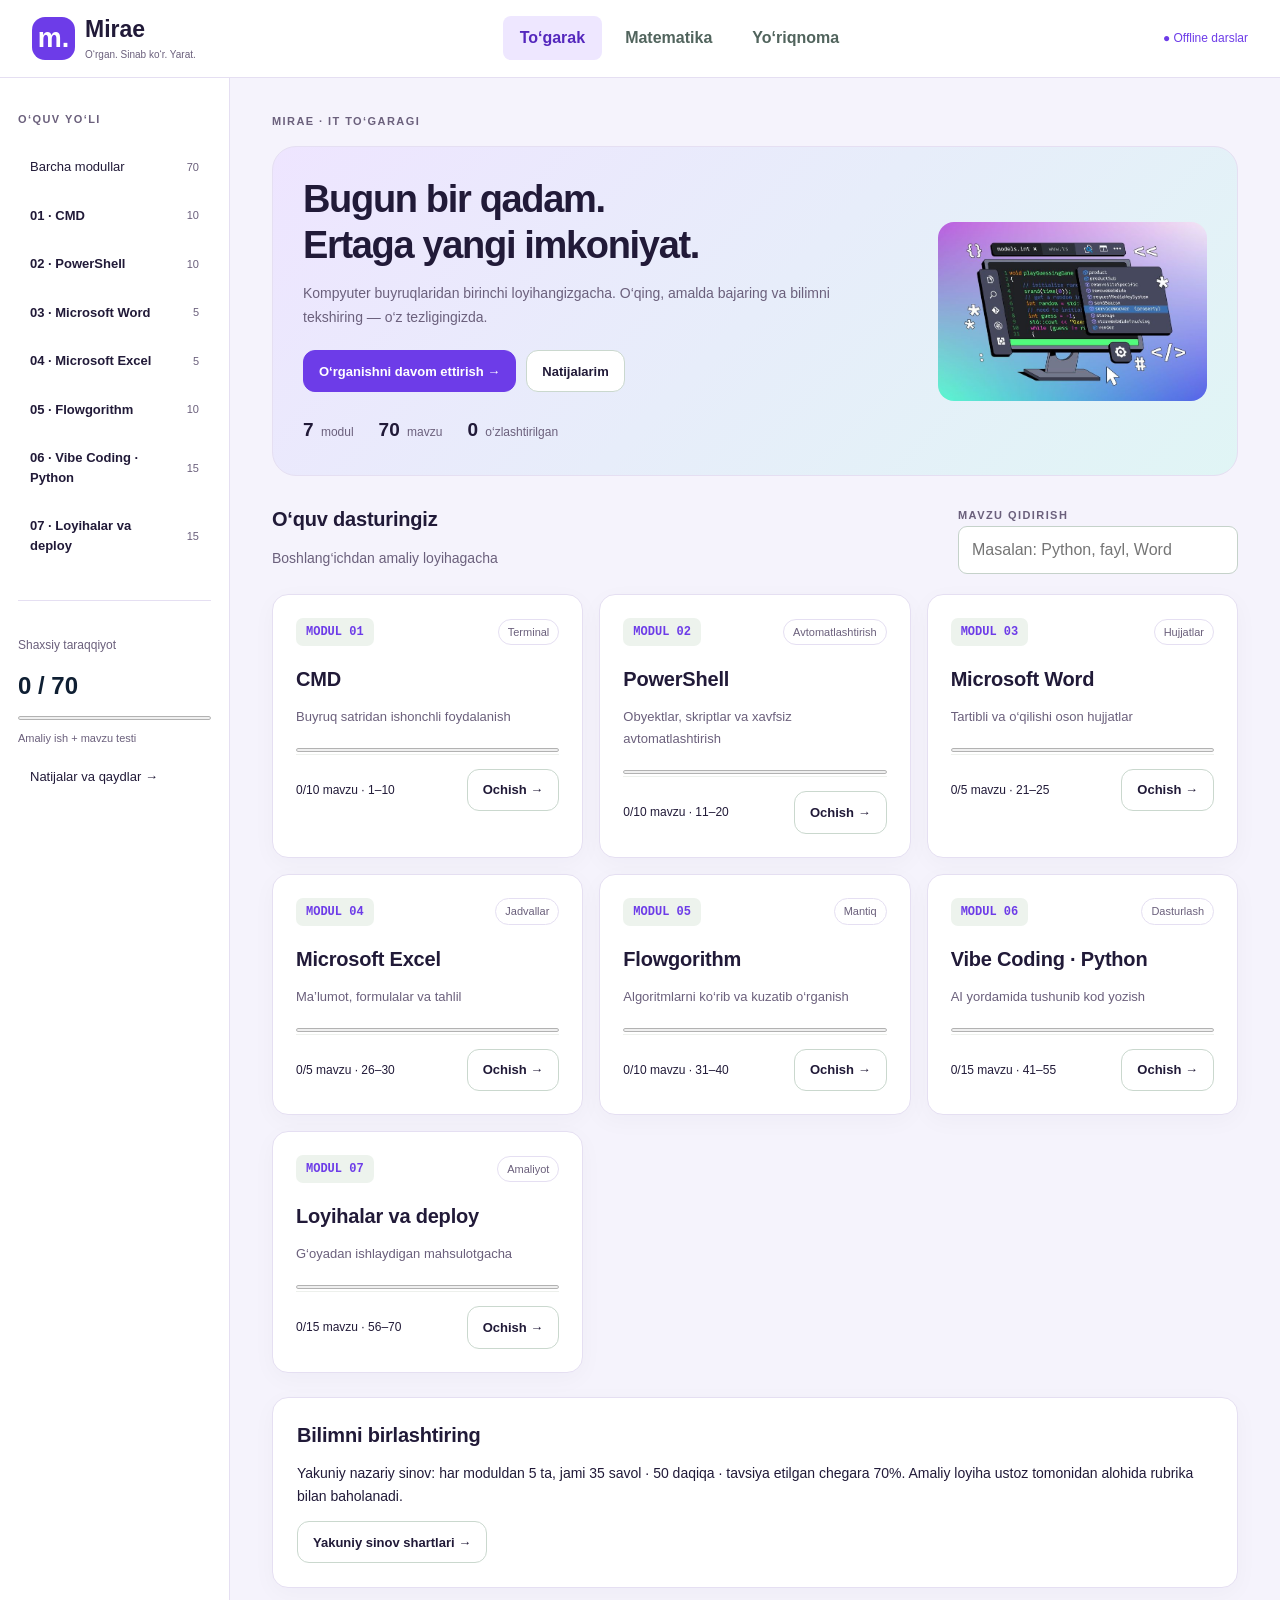
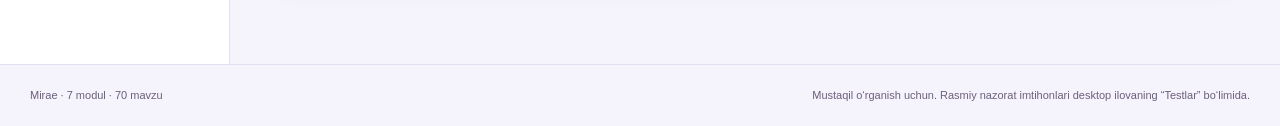
==== commit b98c6d25: "UI redesign: shared purple/teal theme, illustrated student pages, minimize-to-desktop, learning page" ====
--- a/Mirae-Togarak.html
+++ b/Mirae-Togarak.html
@@ -896,6 +896,12 @@
 </script>
 </div>
 <style>:root{--c-ink:#18352f;--c-muted:#5c706a;--c-green:#176c50;--c-line:#dbe4df;--c-bg:#f5f7f4}body{margin:0;background:var(--c-bg);font-family:Inter,'Segoe UI',Arial,sans-serif}button,input,textarea,select{font:inherit}button{cursor:pointer}button:disabled{cursor:not-allowed;opacity:.55} [hidden]{display:none!important}*:focus-visible{outline:3px solid #b17a17;outline-offset:3px} .c-top{display:flex;align-items:center;justify-content:space-between;gap:20px;padding:17px 32px;background:white;border-bottom:1px solid var(--c-line);color:var(--c-ink)}.c-brand{display:flex;align-items:center;gap:10px;text-decoration:none;color:inherit;font-size:23px;font-weight:750;line-height:1.2}.c-brand small{display:block;font-size:10px;font-weight:500;color:var(--c-muted);margin-top:5px}.c-logo{display:grid;place-items:center;width:43px;height:43px;background:var(--c-green);color:white;border-radius:13px;font-size:27px}.c-top nav{display:flex;gap:6px}.c-tab{background:transparent;border:0;border-radius:8px;padding:10px 17px;color:#51645d;font-weight:600}.c-tab.active{background:#e8f2eb;color:var(--c-green)}.c-offline{font-size:12px;color:var(--c-green)}.c-shell{display:grid;grid-template-columns:230px minmax(0,1fr);max-width:1500px;margin:auto;min-height:82vh}.c-sidebar{padding:32px 18px;border-right:1px solid var(--c-line);background:#fafcf9}.c-eyebrow{font-size:11px;letter-spacing:.13em;font-weight:750;color:var(--c-muted);margin:0 0 16px}.c-side-btn{display:flex;align-items:center;justify-content:space-between;gap:12px;text-align:left;width:100%;border:0;background:transparent;color:var(--c-ink);padding:13px 12px;border-radius:9px;margin:3px 0;font-size:13px}.c-side-btn:hover,.c-side-btn.selected{background:#e4eee6;color:#14573e}.c-side-btn span{color:var(--c-muted);font-size:11px}.c-side-bottom{border-top:1px solid var(--c-line);padding-top:22px;margin-top:32px}.c-side-bottom p{font-size:12px;color:var(--c-muted)}.c-side-bottom strong{font-size:24px;display:block;margin:10px 0}.c-side-bottom small{display:block;font-size:11px;color:var(--c-muted);margin:8px 0}progress{accent-color:var(--c-green);width:100%;height:8px;display:block}#c-main{padding:34px 42px 60px;min-width:0;outline:none;color:var(--c-ink)}#club h1{font-size:clamp(26px,3vw,38px);line-height:1.2;letter-spacing:-.035em;margin:0 0 14px;font-family:inherit}#club h2{font-family:inherit;font-size:20px;line-height:1.35;margin:0 0 13px}#club h3{font-size:16px;margin:0 0 10px}#club p{line-height:1.7}#club .c-muted{color:var(--c-muted);font-size:14px}.c-hero{display:grid;grid-template-columns:minmax(0,1fr) auto;align-items:center;gap:25px;padding:30px;border:1px solid #cfddd3;border-radius:18px;background:#eaf1e8;margin-bottom:26px}.c-hero p{max-width:570px}.c-hero-art{width:135px;height:135px;border:1px solid #bdcebf;border-radius:50%;display:grid;place-items:center;transform:rotate(-8deg);background:#e1ebdd}.c-hero-art strong{font:700 54px/1 monospace;color:#266341}.c-hero-art small{font-size:11px;display:block;text-align:center;letter-spacing:.15em;margin-top:5px}.c-stats{display:flex;flex-wrap:wrap;gap:25px;margin-top:24px;font-size:12px;color:var(--c-muted)}.c-stats b{color:var(--c-ink);font-size:19px;margin-right:4px}.c-toolbar{display:flex;flex-wrap:wrap;align-items:center;gap:12px;justify-content:space-between;margin:20px 0}.c-input{border:1px solid #c5d2ca;border-radius:9px;padding:11px 13px;background:white;max-width:100%;color:var(--c-ink);box-sizing:border-box}#c-search{width:280px}.c-grid{display:grid;grid-template-columns:repeat(2,minmax(0,1fr));gap:16px}.c-card{border:1px solid var(--c-line);border-radius:14px;background:white;padding:23px;min-width:0}.c-card-top{display:flex;align-items:center;justify-content:space-between;gap:12px;margin-bottom:20px}.c-number{font:600 12px monospace;color:var(--c-green);background:#edf3ed;padding:7px 10px;border-radius:7px}.c-badge{font-size:11px;color:var(--c-muted);border:1px solid var(--c-line);border-radius:20px;padding:4px 9px}.c-card p{margin:0 0 18px;font-size:13px;color:var(--c-muted)}.c-card-foot{display:flex;align-items:center;justify-content:space-between;border-top:1px solid #edf0ec;padding-top:14px;gap:12px;font-size:12px}.c-btn{border:1px solid #cad8ce;background:white;color:var(--c-ink);border-radius:9px;padding:10px 15px;font-size:13px;font-weight:650;min-height:42px}.c-btn:hover{background:#edf4ee}.c-btn.primary{background:var(--c-green);border-color:var(--c-green);color:white}.c-btn.primary:hover{background:#10533c}.c-btn.danger{color:#a62a2a}.c-actions{display:flex;gap:10px;flex-wrap:wrap;align-items:center;margin-top:20px}.c-list{display:grid;gap:9px}.c-lesson-row{display:flex;gap:15px;align-items:center;text-align:left;width:100%;background:white;border:1px solid var(--c-line);border-radius:10px;padding:16px;color:var(--c-ink)}.c-lesson-row:hover{border-color:#719a80;background:#fbfdf9}.c-lesson-row strong{display:block;font-size:14px}.c-lesson-row small{display:block;color:var(--c-muted);font-size:11px;margin-top:4px}.c-lesson-row .c-row-main{flex:1}.c-done{color:#176c50;font-size:12px}.c-breadcrumb{color:var(--c-muted);font-size:12px;margin-bottom:20px}.c-breadcrumb button{background:none;border:0;color:var(--c-green);text-decoration:underline;padding:5px 0}.c-lesson-layout{display:grid;grid-template-columns:minmax(0,1fr) 280px;gap:22px;margin-top:25px}.c-block{background:white;padding:24px;border:1px solid var(--c-line);border-radius:13px;margin-bottom:16px}.c-block p{font-size:14px;margin:0 0 12px}.c-block ol,.c-block ul{padding-left:22px;font-size:14px;line-height:1.8}.c-code{background:#20352e;color:#edf5e9;border-radius:10px;white-space:pre-wrap;word-break:break-word;padding:20px;font:12px/1.8 Consolas,monospace;overflow:auto;margin:15px 0}.c-note{width:100%;resize:vertical;min-height:160px;line-height:1.6;font-size:13px}.c-check{display:flex;align-items:flex-start;gap:10px;margin:15px 0;font-size:13px;line-height:1.6}.c-check input{margin-top:5px;accent-color:var(--c-green)}.c-notice{padding:15px 18px;border:1px solid #e2d7b4;background:#fff9e8;border-radius:10px;color:#715a26;font-size:13px;line-height:1.6;margin-bottom:18px}.c-info{background:#edf3ee;border-color:#d5e2d8;color:#355e45}.c-question{border:1px solid var(--c-line);padding:20px;background:white;border-radius:12px;margin:15px 0}.c-question legend{padding:0 6px;font-weight:650;font-size:14px}.c-option{display:flex;gap:12px;align-items:flex-start;cursor:pointer;background:#f7f9f6;border:1px solid #e1e7df;border-radius:8px;padding:13px;margin:8px 0;font-size:14px;line-height:1.5}.c-option:has(input:checked){border-color:var(--c-green);background:#e7f2e9}.c-option input{margin-top:4px;accent-color:var(--c-green)}.c-exam-bar{display:flex;align-items:center;justify-content:space-between;gap:15px;position:sticky;top:0;background:#f5f7f4ee;backdrop-filter:blur(8px);padding:15px 0;z-index:10;border-bottom:1px solid var(--c-line)}.c-clock{font:700 20px monospace;white-space:nowrap}.c-result-score{font-size:44px;font-weight:750;color:var(--c-green);margin:12px 0}.c-review{border-left:4px solid #b95446}.c-review.ok{border-left-color:#347953}.c-review small{color:var(--c-muted);line-height:1.6;display:block}.c-footer{max-width:1500px;margin:auto;padding:22px 30px;border-top:1px solid var(--c-line);font-size:11px;color:var(--c-muted);display:flex;gap:20px;justify-content:space-between}#c-toast{position:fixed;bottom:24px;left:50%;transform:translateX(-50%);background:#203e32;color:white;padding:12px 20px;border-radius:9px;z-index:120;display:none;max-width:90vw;font-size:13px}#c-dialog{border:1px solid var(--c-line);border-radius:16px;padding:27px;width:min(480px,90vw);color:var(--c-ink);margin:auto}#c-dialog::backdrop{background:#182c2866;backdrop-filter:blur(3px)}#c-dialog h2{font-size:23px;margin-bottom:12px}#c-dialog p{font-size:14px;line-height:1.65}#c-dialog-fields label{display:block;margin:15px 0 6px;font-size:13px}#c-dialog-fields input{width:100%}.c-skip{position:absolute;top:-100px;left:10px;z-index:999;background:white;padding:14px}.c-skip:focus{top:10px}.c-steps{display:flex;gap:8px;flex-wrap:wrap;margin:18px 0}.c-steps span{font-size:11px;border-radius:20px;background:#e8eee5;padding:6px 11px}.c-empty{padding:36px;text-align:center;border:1px dashed #b9cbbb;border-radius:12px}.c-table-wrap{overflow:auto}.c-table{border-collapse:collapse;width:100%;font-size:13px}.c-table th,.c-table td{text-align:left;padding:12px;border-bottom:1px solid var(--c-line)}.c-table th{background:#edf3ed}#math-app .exam-head{top:0}#math-app .info-wrap{min-height:80vh}#math-app .info-card{margin:20px auto}@media(max-width:1150px){#c-main{padding:28px}.c-lesson-layout{grid-template-columns:1fr}.c-notebook{display:grid;grid-template-columns:1fr 1fr;gap:16px}.c-shell{grid-template-columns:205px 1fr}}@media(max-width:760px){.c-top{padding:13px 16px;flex-wrap:wrap;gap:12px}.c-top nav{order:3;width:100%;justify-content:center}.c-tab{flex:1;padding:9px}.c-offline{font-size:10px}.c-shell{display:block}.c-sidebar{padding:14px;border-right:0;border-bottom:1px solid var(--c-line)}.c-sidebar>.c-eyebrow,.c-side-bottom{display:none}.c-sidebar>.c-side-btn{display:none}#c-modules{display:flex;overflow:auto;gap:5px}#c-modules .c-side-btn{width:auto;flex-shrink:0;white-space:nowrap;font-size:12px;padding:10px}#c-modules .c-side-btn span{display:none}#c-main{padding:22px 16px 40px}.c-grid{grid-template-columns:1fr}.c-hero{padding:23px}.c-hero-art{display:none}.c-hero{grid-template-columns:1fr}.c-notebook{display:block}.c-footer{display:block;padding:20px}.c-footer span{display:block;margin-top:8px}.c-block{padding:20px}.c-input,#c-search{width:100%}.c-lesson-row{padding:13px}.c-exam-bar{flex-wrap:wrap}}@media(prefers-reduced-motion:reduce){*{animation:none!important;transition:none!important;scroll-behavior:auto!important}}@media print{.c-top,.c-sidebar,.c-footer,.c-actions,.c-toolbar,#c-resume,#c-toast,.c-skip,.c-btn,.c-exam-bar,.palette-toggle,.exam-head,#send-math-result{display:none!important}.c-shell,.c-lesson-layout,.c-notebook{display:block}#c-main{padding:0}.c-block,.c-question,.c-card,.rev{break-inside:avoid;box-shadow:none}body{background:white}.c-code{color:black;background:#eee}.result-wrap{max-width:none;padding:0}}
+
+/* Mirae visual refresh: flexible rem-based grids; shared across all learning routes. */
+:root{font-size:16px;--c-ink:#211a38;--c-muted:#6b607c;--c-green:#6d3ce8;--c-line:#e5dff2;--c-bg:#f5f3fc}
+*{box-sizing:border-box}.c-top{padding:1rem 2rem;gap:1rem;flex-wrap:wrap}.c-sidebar{background:#fff}.c-tab.active,.c-side-btn.selected{background:#eee7ff;color:#5427bd}.c-hero{background:linear-gradient(135deg,#eee5ff,#e0f5f5);border:1px solid #e5dff2;border-radius:1.5rem}.c-card,.c-block{border-radius:1rem;box-shadow:0 6px 24px #29154208}.c-card:hover{border-color:#a98ce9}.c-btn{min-height:2.65rem;border-radius:.75rem}.c-btn.primary{background:#6d3ce8;color:#fff}.c-btn.primary:hover{background:#5427bd}.c-grid{grid-template-columns:repeat(auto-fit,minmax(min(100%,17rem),1fr))}.c-hero-art{background:none!important;border:0!important;box-shadow:none!important}.c-hero-art img{width:100%;max-height:18rem;object-fit:contain;border-radius:1rem}.c-code{border-radius:1rem;background:#211a38}.c-top nav{flex-wrap:wrap}.c-input,#c-search{max-width:100%}:focus-visible{outline:3px solid #7c3aed;outline-offset:3px}@media(max-width:760px){.c-top{padding:1rem}.c-hero h1{font-size:1.8rem}.c-shell{grid-template-columns:minmax(0,1fr)}.c-hero-art{display:none}}
+
+@media(min-width:761px){.c-hero-art{width:clamp(10rem,21vw,19rem);height:auto;transform:none}.c-hero-art img{display:block;max-height:17rem}}
 </style>
 <script id="curriculum" type="application/json">{"version": 1, "modules": [{"id": 1, "start": 1, "end": 10, "title": "CMD", "description": "Buyruq satridan ishonchli foydalanish", "tag": "Terminal"}, {"id": 2, "start": 11, "end": 20, "title": "PowerShell", "description": "Obyektlar, skriptlar va xavfsiz avtomatlashtirish", "tag": "Avtomatlashtirish"}, {"id": 3, "start": 21, "end": 25, "title": "Microsoft Word", "description": "Tartibli va o‘qilishi oson hujjatlar", "tag": "Hujjatlar"}, {"id": 4, "start": 26, "end": 30, "title": "Microsoft Excel", "description": "Ma’lumot, formulalar va tahlil", "tag": "Jadvallar"}, {"id": 5, "start": 31, "end": 40, "title": "Flowgorithm", "description": "Algoritmlarni ko‘rib va kuzatib o‘rganish", "tag": "Mantiq"}, {"id": 6, "start": 41, "end": 55, "title": "Vibe Coding · Python", "description": "AI yordamida tushunib kod yozish", "tag": "Dasturlash"}, {"id": 7, "start": 56, "end": 70, "title": "Loyihalar va deploy", "description": "G‘oyadan ishlaydigan mahsulotgacha", "tag": "Amaliyot"}], "lessons": [{"id": 1, "module": 1, "title": "CMD oynasi va birinchi buyruq", "body": "Command Prompt Windows buyruq satri interpretatoridir. Buyruq joriy papka va foydalanuvchi huquqlari bilan bajariladi. Win+R → cmd → Enter orqali oching; oddiy mashqlar uchun administrator rejimi kerak emas.", "example": "ver\nhelp\necho Salom, Mirae!", "task": "CMD oching, Windows versiyasini ko‘ring, ekranga ismingizni chiqaring.", "criterion": "Uch buyruq natijasini izohlab bera olaman.", "minutes": 45, "questions": [{"id": "1a", "prompt": "CMD nima qiladi?", "options": ["Matnli buyruqlarni bajaradi", "Faqat rasmlarni tahrirlaydi", "Har doim administrator bo‘lib ishlaydi"], "correct": "Matnli buyruqlarni bajaradi", "explain": "Command Prompt Windows buyruq satri interpretatoridir. Buyruq joriy papka va foydalanuvchi huquqlari bilan bajariladi. Win+R → cmd → Enter orqali oching; oddiy mashqlar uchun administrator rejimi kerak emas."}, {"id": "1b", "prompt": "Oddiy mashqni qaysi huquqda boshlaysiz?", "options": ["Oddiy foydalanuvchi", "SYSTEM", "Har doim administrator"], "correct": "Oddiy foydalanuvchi", "explain": "Eng kam huquq tamoyili tasodifiy tizim o‘zgarishlarini cheklaydi."}]}, {"id": 2, "module": 1, "title": "CMD: papkalar bo‘ylab yurish", "body": "dir papka tarkibini, cd joriy manzilni ko‘rsatadi. cd .. ota papkaga; cd \\ joriy disk ildiziga olib boradi. Boshqa diskka o‘tishda cd /d ishlating. Bo‘sh joyli manzil qo‘shtirnoqqa olinadi.", "example": "cd /d \"%USERPROFILE%\"\ndir\ncd ..\ncls", "task": "Uy papkangizga o‘ting, tarkibini ko‘ring, ota papkaga qayting.", "criterion": "cd va dir natijalari farqini tushuntiraman.", "minutes": 45, "questions": [{"id": "2a", "prompt": "D diskdagi papkaga o‘tishning to‘g‘ri usuli?", "options": ["cd /d \"D:\\Mening ishlarim\"", "dir /d D:\\", "cls D:\\"], "correct": "cd /d \"D:\\Mening ishlarim\"", "explain": "dir papka tarkibini, cd joriy manzilni ko‘rsatadi. cd .. ota papkaga; cd \\ joriy disk ildiziga olib boradi. Boshqa diskka o‘tishda cd /d ishlating. Bo‘sh joyli manzil qo‘shtirnoqqa olinadi."}, {"id": "2b", "prompt": "cls nimani o‘chiradi?", "options": ["Oynadagi ko‘rinadigan matnni", "Diskdagi fayllarni", "Joriy papkani"], "correct": "Oynadagi ko‘rinadigan matnni", "explain": "cls ekran tozalash buyrug‘i; fayllarni o‘chirmaydi."}]}, {"id": 3, "module": 1, "title": "CMD: fayl va papka yaratish", "body": "mkdir papka yaratadi; copy nusxa oladi; type matnni ko‘rsatadi. del faylni, rmdir bo‘sh papkani o‘chiradi. O‘chirish savatchaga yubormasligi mumkin: faqat o‘zingiz yaratgan MiraeLab papkasida mashq qiling.", "example": "mkdir \"%USERPROFILE%\\MiraeLab\"\ncd /d \"%USERPROFILE%\\MiraeLab\"\necho Salom> note.txt\ncopy note.txt backup.txt\ntype backup.txt", "task": "MiraeLab ichida ikkita fayl yarating. Faqat backup.txt ni o‘chiring.", "criterion": "Asl note.txt saqlangan, nusxa o‘chgan.", "minutes": 45, "questions": [{"id": "3a", "prompt": "Bo‘sh papka yaratish buyrug‘i?", "options": ["mkdir", "del", "type"], "correct": "mkdir", "explain": "mkdir papka yaratadi; copy nusxa oladi; type matnni ko‘rsatadi. del faylni, rmdir bo‘sh papkani o‘chiradi. O‘chirish savatchaga yubormasligi mumkin: faqat o‘zingiz yaratgan MiraeLab papkasida mashq qiling."}, {"id": "3b", "prompt": "del ishlatishdan oldin nima qilasiz?", "options": ["Joriy manzil va fayl nomini tekshiraman", "Butun diskni tanlayman", "Har doim /s /q qo‘shaman"], "correct": "Joriy manzil va fayl nomini tekshiraman", "explain": "O‘chirishni tor manzil bilan cheklash kerak; keng rekursiv o‘chirish boshlang‘ich mashq emas."}]}, {"id": 4, "module": 1, "title": "CMD: matn va redirection", "body": "type faylni o‘qiydi, notepad tahrirlaydi. > chiqishni faylga yozadi va mavjud matnni almashtiradi; >> oxiriga qo‘shadi. Redirection buyrug‘ini bajarishdan oldin fayl nomini tekshiring.", "example": "echo Birinchi> note.txt\necho Ikkinchi>> note.txt\ntype note.txt\nnotepad note.txt", "task": "MiraeLab ichida ikki qatorli kundalik yarating.", "criterion": "Ikki qator saqlangan; > va >> farqini aytaman.", "minutes": 45, "questions": [{"id": "4a", "prompt": "Mavjud fayl oxiriga qator qo‘shish belgisi?", "options": [">>", ">", "\u003c"], "correct": ">>", "explain": "type faylni o‘qiydi, notepad tahrirlaydi. > chiqishni faylga yozadi va mavjud matnni almashtiradi; >> oxiriga qo‘shadi. Redirection buyrug‘ini bajarishdan oldin fayl nomini tekshiring."}, {"id": "4b", "prompt": "Nega > bilan ikkinchi yozuv birinchini yo‘qotdi?", "options": ["> fayl tarkibini almashtiradi", "type faylni o‘chiradi", "CMD ikki qator saqlamaydi"], "correct": "> fayl tarkibini almashtiradi", "explain": "> qayta yozadi, >> qo‘shadi. Muhim faylda avval nusxa oling."}]}, {"id": 5, "module": 1, "title": "CMD: tizim haqida ma’lumot", "body": "hostname kompyuter nomi, whoami joriy hisob, systeminfo tizim tafsilotlari, ipconfig tarmoq adapterlari manzillarini ko‘rsatadi. Ichki IP internetdagi ommaviy IP bilan bir xil bo‘lishi shart emas.", "example": "hostname\nwhoami\nipconfig\nsysteminfo", "task": "Hisob nomi, Windows versiyasi va faol adapter nomini yozing; shaxsiy ma’lumotlarni ommaga yubormang.", "criterion": "Har natija qaysi buyruqdan kelganini bilaman.", "minutes": 45, "questions": [{"id": "5a", "prompt": "Joriy foydalanuvchini ko‘rsatadigan buyruq?", "options": ["whoami", "hostname", "cls"], "correct": "whoami", "explain": "hostname kompyuter nomi, whoami joriy hisob, systeminfo tizim tafsilotlari, ipconfig tarmoq adapterlari manzillarini ko‘rsatadi. Ichki IP internetdagi ommaviy IP bilan bir xil bo‘lishi shart emas."}, {"id": "5b", "prompt": "ipconfig ko‘rsatgan IP nimaga tegishli?", "options": ["Mahalliy adapter konfiguratsiyasiga", "Har doim sayt serveriga", "Har doim ommaviy internet IP ga"], "correct": "Mahalliy adapter konfiguratsiyasiga", "explain": "Bir nechta adapter va xususiy manzil bo‘lishi mumkin."}]}, {"id": 6, "module": 1, "title": "CMD: move, ren, attrib va wildcards", "body": "move fayl joyini, ren nomini o‘zgartiradi. attrib atributlarni ko‘rsatadi yoki o‘zgartiradi. * nol yoki ko‘p belgiga, ? bitta belgiga mos keladi. Wildcard bilan avval dir orqali mos fayllarni ko‘ring.", "example": "dir *.txt\nren note.txt diary.txt\nattrib diary.txt", "task": "MiraeLab ichida note.txt ni diary.txt ga o‘zgartiring va arxiv papkasiga ko‘chiring.", "criterion": "Nusxa olish va ko‘chirish farqini natija bilan ko‘rsataman.", "minutes": 45, "questions": [{"id": "6a", "prompt": "*.txt nimaga mos keladi?", "options": [".txt bilan tugagan nomlarga", "Faqat bitta harfli nomga", "Barcha .png rasmlarga"], "correct": ".txt bilan tugagan nomlarga", "explain": "move fayl joyini, ren nomini o‘zgartiradi. attrib atributlarni ko‘rsatadi yoki o‘zgartiradi. * nol yoki ko‘p belgiga, ? bitta belgiga mos keladi. Wildcard bilan avval dir orqali mos fayllarni ko‘ring."}, {"id": "6b", "prompt": "O‘chirishga wildcard berishdan oldin nima kerak?", "options": ["dir bilan mos fayllarni ko‘rish", "Tizim papkasiga o‘tish", "Yashirin atributni yoqish"], "correct": "dir bilan mos fayllarni ko‘rish", "explain": "Noto‘g‘ri andoza ko‘p faylni qamrab olishi mumkin."}]}, {"id": 7, "module": 1, "title": "CMD: tarmoq diagnostikasi", "body": "ping ICMP javobini, tracert yo‘l bo‘ylab tugunlarni, nslookup DNS yechimini tekshiradi. Ping javobsiz qolishi sayt ishlamayotganini isbotlamaydi: ICMP bloklangan bo‘lishi mumkin. Faqat ruxsat berilgan manzillarni tekshiring.", "example": "ping 127.0.0.1\nnslookup example.com\ntracert example.com", "task": "Loopback ping va DNS natijasini taqqoslang. Internet bo‘lmasa xatoni yozing.", "criterion": "DNS va ulanish muammolarini farqlayman.", "minutes": 45, "questions": [{"id": "7a", "prompt": "Domenning IP manzilini DNS orqali tekshiradigan buyruq?", "options": ["nslookup", "tasklist", "ren"], "correct": "nslookup", "explain": "ping ICMP javobini, tracert yo‘l bo‘ylab tugunlarni, nslookup DNS yechimini tekshiradi. Ping javobsiz qolishi sayt ishlamayotganini isbotlamaydi: ICMP bloklangan bo‘lishi mumkin. Faqat ruxsat berilgan manzillarni tekshiring."}, {"id": "7b", "prompt": "Ping javobi yo‘q. To‘g‘ri xulosa?", "options": ["ICMP bloklanishi ham mumkin", "Sayt aniq o‘chirilgan", "DNS har doim buzilgan"], "correct": "ICMP bloklanishi ham mumkin", "explain": "Bitta diagnostika signali barcha tarmoq qatlamlarini isbotlamaydi."}]}, {"id": 8, "module": 1, "title": "CMD: jarayonlarni boshqarish", "body": "tasklist ishlayotgan jarayonlarni PID bilan ko‘rsatadi. taskkill /PID aniq jarayonni tugatadi. /F majburiy tugatish saqlanmagan ishni yo‘qotishi mumkin. Faqat o‘zingiz ochgan sinov Notepad jarayonidan foydalaning.", "example": "tasklist /FI \"IMAGENAME eq notepad.exe\"\nREM PID ni ro‘yxatdan tekshiring\nREM taskkill /PID 1234", "task": "Sinov Notepad oching, PID ni aniqlang, matnni saqlab odatiy yopish bilan taqqoslang.", "criterion": "PID ni taxmin qilmayman; boshqa foydalanuvchi jarayoniga tegmayman.", "minutes": 45, "questions": [{"id": "8a", "prompt": "PID nimani bildiradi?", "options": ["Jarayon identifikatorini", "Fayl kengaytmasini", "Internet parolini"], "correct": "Jarayon identifikatorini", "explain": "tasklist ishlayotgan jarayonlarni PID bilan ko‘rsatadi. taskkill /PID aniq jarayonni tugatadi. /F majburiy tugatish saqlanmagan ishni yo‘qotishi mumkin. Faqat o‘zingiz ochgan sinov Notepad jarayonidan foydalaning."}, {"id": "8b", "prompt": "taskkill /F xavfi?", "options": ["Saqlanmagan ma’lumot yo‘qolishi", "Faqat shrift o‘zgarishi", "Avtomatik zaxira yaratilishi"], "correct": "Saqlanmagan ma’lumot yo‘qolishi", "explain": "Majburiy to‘xtatish ilovaga ma’lumotni saqlash imkonini bermaydi."}]}, {"id": 9, "module": 1, "title": "CMD: .bat skript", "body": "Batch fayl CMD buyruqlarini ketma-ket bajaradi. @echo off buyruqlarning aksini yashiradi; REM izoh; pause natijani o‘qishga vaqt beradi. Notepadda All files tanlab .bat bilan saqlang; yashirin .txt kengaytmasini tekshiring.", "example": "@echo off\necho Salom, %USERNAME%!\nREM Bu o‘quv skripti\npause", "task": "welcome.bat yarating va ikki marta ishga tushiring.", "criterion": "Fayl nomi welcome.bat.txt emas va kutilgan salom chiqadi.", "minutes": 45, "questions": [{"id": "9a", "prompt": "Batch skript kengaytmasi?", "options": [".bat", ".jpg", ".docx"], "correct": ".bat", "explain": "Batch fayl CMD buyruqlarini ketma-ket bajaradi. @echo off buyruqlarning aksini yashiradi; REM izoh; pause natijani o‘qishga vaqt beradi. Notepadda All files tanlab .bat bilan saqlang; yashirin .txt kengaytmasini tekshiring."}, {"id": "9b", "prompt": "pause nima uchun qo‘yiladi?", "options": ["Natijani ko‘rib tugma bosishni kutish uchun", "Kompyuterni o‘chirish uchun", "Faylni shifrlash uchun"], "correct": "Natijani ko‘rib tugma bosishni kutish uchun", "explain": "pause skriptni foydalanuvchi tugma bosguncha kutdiradi."}]}, {"id": 10, "module": 1, "title": "CMD loyiha: shaxsiy menyu", "body": "choice cheklangan tanlov oladi. errorlevel tekshiruvida katta qiymatdan kichikka qarang, chunki if errorlevel N qiymat N yoki undan katta bo‘lsa rost. Temp tozalashni birinchi versiyada faqat fayllarni ko‘rish sifatida bajaring.", "example": "@echo off\nchoice /c 12 /m \"1 Papka, 2 Chiqish\"\nif errorlevel 2 exit /b\nif errorlevel 1 start \"\" \"%USERPROFILE%\\MiraeLab\"", "task": "Papka ochish, vaqtinchalik mashq fayllarini ko‘rsatish va chiqish menyusini tuzing.", "criterion": "Har yo‘l sinovdan o‘tgan; hech qanday tizim fayli o‘chirilmaydi.", "minutes": 60, "questions": [{"id": "10a", "prompt": "if errorlevel 2 qachon rost?", "options": ["Qiymat 2 yoki undan katta bo‘lsa", "Faqat 0 bo‘lsa", "Faqat matn bo‘lsa"], "correct": "Qiymat 2 yoki undan katta bo‘lsa", "explain": "choice cheklangan tanlov oladi. errorlevel tekshiruvida katta qiymatdan kichikka qarang, chunki if errorlevel N qiymat N yoki undan katta bo‘lsa rost. Temp tozalashni birinchi versiyada faqat fayllarni ko‘rish sifatida bajaring."}, {"id": "10b", "prompt": "Nega errorlevel katta qiymatdan tekshiriladi?", "options": ["Kichik chegara kattalarni ham qamraydi", "choice faqat teskari ishlaydi", "CMD kichik sonni tushunmaydi"], "correct": "Kichik chegara kattalarni ham qamraydi", "explain": "if errorlevel tenglik emas, pastki chegarani tekshiradi."}]}, {"id": 11, "module": 2, "title": "PowerShell va CMD", "body": "CMD ko‘pincha matn uzatadi; PowerShell cmdletlari tuzilgan obyektlarni pipeline orqali uzatadi. Get-Help yordam beradi. Windows PowerShell 5.1 va PowerShell 7 o‘rtasida farqlar bor; versiyani avval tekshiring.", "example": "$PSVersionTable.PSVersion\nGet-Help Get-Process", "task": "CMD dir va PowerShell Get-ChildItem chiqishini taqqoslang.", "criterion": "Qaysi qobiqda ishlayotganimni va versiyasini aytaman.", "minutes": 45, "questions": [{"id": "11a", "prompt": "PowerShell pipeline odatda nima uzatadi?", "options": ["Obyektlar", "Faqat rasmlar", "Faqat oddiy matn"], "correct": "Obyektlar", "explain": "CMD ko‘pincha matn uzatadi; PowerShell cmdletlari tuzilgan obyektlarni pipeline orqali uzatadi. Get-Help yordam beradi. Windows PowerShell 5.1 va PowerShell 7 o‘rtasida farqlar bor; versiyani avval tekshiring."}, {"id": "11b", "prompt": "Versiyani tekshirish uchun?", "options": ["$PSVersionTable.PSVersion", "cls", "hostname /version"], "correct": "$PSVersionTable.PSVersion", "explain": "$PSVersionTable ishlayotgan PowerShell muhiti haqidagi ma’lumotni saqlaydi."}]}, {"id": 12, "module": 2, "title": "PowerShell: navigatsiya", "body": "Get-Location joriy manzil, Set-Location manzilni o‘zgartirish, Get-ChildItem tarkibni ko‘rish uchun. Buyruqlarni to‘liq nom bilan o‘rganing; aliaslar boshqa qobiqda bir xil ma’no bermaydi.", "example": "Set-Location $HOME\nGet-Location\nGet-ChildItem -File", "task": "Uy papkasidagi faqat fayllarni sanang va MiraeLab ga o‘ting.", "criterion": "Papka bilan fayl filtri farqini bilaman.", "minutes": 45, "questions": [{"id": "12a", "prompt": "Joriy manzilni ko‘rsatadigan cmdlet?", "options": ["Get-Location", "Set-Content", "Stop-Process"], "correct": "Get-Location", "explain": "Get-Location joriy manzil, Set-Location manzilni o‘zgartirish, Get-ChildItem tarkibni ko‘rish uchun. Buyruqlarni to‘liq nom bilan o‘rganing; aliaslar boshqa qobiqda bir xil ma’no bermaydi."}, {"id": "12b", "prompt": "Get-ChildItem -File nimani cheklaydi?", "options": ["Natijani fayllarga", "Faqat papkalarga", "Faqat administratorlarga"], "correct": "Natijani fayllarga", "explain": "-File kataloglarni chiqarib tashlaydi."}]}, {"id": 13, "module": 2, "title": "PowerShell: obyektlar va jarayonlar", "body": "Get-Process obyektida Id, ProcessName kabi xususiyatlar bor. Get-Service xizmat holatini ko‘rsatadi. Stop-Process faqat tanlangan o‘zingizning sinov jarayoningizga qo‘llanadi; -WhatIf avval nima bo‘lishini ko‘rsatadi.", "example": "Get-Process | Select-Object -First 5 Id,ProcessName\nGet-Service | Select-Object -First 5 Name,Status", "task": "Notepad jarayonining nomi va Id sini toping, Stop-Process -Id ... -WhatIf bilan reja ko‘ring.", "criterion": "Jarayon va xizmatni farqlayman; tasodifiy tizim xizmatini to‘xtatmayman.", "minutes": 45, "questions": [{"id": "13a", "prompt": "Jarayon identifikatori xususiyati?", "options": ["Id", "Color", "Font"], "correct": "Id", "explain": "Get-Process obyektida Id, ProcessName kabi xususiyatlar bor. Get-Service xizmat holatini ko‘rsatadi. Stop-Process faqat tanlangan o‘zingizning sinov jarayoningizga qo‘llanadi; -WhatIf avval nima bo‘lishini ko‘rsatadi."}, {"id": "13b", "prompt": "-WhatIf nima qiladi?", "options": ["Rejalangan amalni bajarishsiz ko‘rsatadi", "Jarayonni majburiy o‘chiradi", "Tizimni qayta o‘rnatadi"], "correct": "Rejalangan amalni bajarishsiz ko‘rsatadi", "explain": "WhatIf qo‘llab-quvvatlangan cmdletlarda amaldan oldin ko‘rib chiqishga yordam beradi."}]}, {"id": 14, "module": 2, "title": "PowerShell: pipeline, filtr va tanlash", "body": "Where-Object obyektlarni shart bo‘yicha filtrlaydi; Select-Object xususiyatlarni tanlaydi. $_ joriy pipeline obyektidir. Filtrlash ustun yashirishdan farq qiladi.", "example": "Get-Process | Where-Object { $_.CPU -gt 10 } | Select-Object ProcessName,CPU", "task": "CPU qiymati mavjud jarayonlardan chegaradan yuqorilarini ko‘rsating.", "criterion": "Filtr qatorlarni, Select-Object ustunlarni tanlashini tushuntiraman.", "minutes": 45, "questions": [{"id": "14a", "prompt": "Qaysi cmdlet shart bo‘yicha obyektlarni tanlaydi?", "options": ["Where-Object", "Set-Location", "Out-File"], "correct": "Where-Object", "explain": "Where-Object obyektlarni shart bo‘yicha filtrlaydi; Select-Object xususiyatlarni tanlaydi. $_ joriy pipeline obyektidir. Filtrlash ustun yashirishdan farq qiladi."}, {"id": "14b", "prompt": "$_ nimani bildiradi?", "options": ["Pipeline dagi joriy obyektni", "Barcha disklarni", "Faqat bo‘sh satrni"], "correct": "Pipeline dagi joriy obyektni", "explain": "Skript blokida har kiruvchi obyekt $_ orqali tekshiriladi."}]}, {"id": 15, "module": 2, "title": "PowerShell: fayl va papkalar", "body": "New-Item yaratadi, Copy-Item nusxalaydi, Move-Item ko‘chiradi, Remove-Item o‘chiradi. -LiteralPath nomni wildcard deb talqin qilmaydi. O‘chirish mashqi faqat MiraeLab ichida va avval -WhatIf bilan.", "example": "New-Item -ItemType Directory -Path \"$HOME\\MiraeLab\" -Force\nNew-Item -ItemType File -Path \"$HOME\\MiraeLab\\demo.txt\"", "task": "Sinov fayli yarating, nusxalang, nusxani -WhatIf bilan o‘chirish rejasini ko‘ring.", "criterion": "Asl fayl saqlanadi; aniq manzil ishlatilgan.", "minutes": 45, "questions": [{"id": "15a", "prompt": "Fayl nusxalash cmdleti?", "options": ["Copy-Item", "Remove-Item", "Stop-Service"], "correct": "Copy-Item", "explain": "New-Item yaratadi, Copy-Item nusxalaydi, Move-Item ko‘chiradi, Remove-Item o‘chiradi. -LiteralPath nomni wildcard deb talqin qilmaydi. O‘chirish mashqi faqat MiraeLab ichida va avval -WhatIf bilan."}, {"id": "15b", "prompt": "Nom ichidagi [ belgini oddiy belgi sifatida ishlatish uchun?", "options": ["-LiteralPath", "-Recurse", "-Force"], "correct": "-LiteralPath", "explain": "LiteralPath wildcard talqinini chetlab o‘tadi; Force xavfsizlik tekshiruvi emas."}]}, {"id": 16, "module": 2, "title": "PowerShell: o‘zgaruvchilar", "body": "O‘zgaruvchi $ bilan boshlanadi. Bir tirnoq literal satrni, ikki tirnoq o‘zgaruvchi qiymati kiritilgan satrni beradi. Son bilan satrni aralashtirmang; kerak bo‘lsa turga aylantiring.", "example": "$name = 'Mirae'\n$price = 12000\n$count = 3\n\"${name}: jami $($price * $count)\"", "task": "Narx va miqdor bilan jami hisoblovchi uch qatorli skript tuzing.", "criterion": "12000 × 3 natijasi 36000 chiqadi.", "minutes": 45, "questions": [{"id": "16a", "prompt": "PowerShell o‘zgaruvchi belgisi?", "options": ["$", "#", "@"], "correct": "$", "explain": "O‘zgaruvchi $ bilan boshlanadi. Bir tirnoq literal satrni, ikki tirnoq o‘zgaruvchi qiymati kiritilgan satrni beradi. Son bilan satrni aralashtirmang; kerak bo‘lsa turga aylantiring."}, {"id": "16b", "prompt": "\"$($price * $count)\" ichidagi $() vazifasi?", "options": ["Ifodani hisoblab satrga kiritish", "Faylni o‘chirish", "Izoh boshlash"], "correct": "Ifodani hisoblab satrga kiritish", "explain": "Subexpression ichidagi hisob natijasi ikki tirnoqli satrga joylanadi."}]}, {"id": 17, "module": 2, "title": "PowerShell: matn fayllari", "body": "Get-Content o‘qiydi, Set-Content almashtiradi, Add-Content qo‘shadi. Out-File chiqishni faylga yo‘naltiradi. Kodlash versiyaga qarab farqlanadi: UTF-8 ni aniq belgilang va qayta o‘qib tekshiring.", "example": "'Salom' | Set-Content -LiteralPath \"$HOME\\MiraeLab\\log.txt\" -Encoding UTF8\n'Ikkinchi qator' | Add-Content -LiteralPath \"$HOME\\MiraeLab\\log.txt\" -Encoding UTF8\nGet-Content -LiteralPath \"$HOME\\MiraeLab\\log.txt\"", "task": "O‘zbekcha matnli ikki qator yozing va o‘qing.", "criterion": "O‘, g‘ kabi belgilar yo‘qolmagan.", "minutes": 45, "questions": [{"id": "17a", "prompt": "Fayl oxiriga qo‘shish cmdleti?", "options": ["Add-Content", "Set-Content", "Clear-Content"], "correct": "Add-Content", "explain": "Get-Content o‘qiydi, Set-Content almashtiradi, Add-Content qo‘shadi. Out-File chiqishni faylga yo‘naltiradi. Kodlash versiyaga qarab farqlanadi: UTF-8 ni aniq belgilang va qayta o‘qib tekshiring."}, {"id": "17b", "prompt": "Nega kodlashni qayta o‘qib tekshiramiz?", "options": ["Versiya va dasturlarda kodlash farq qilishi mumkin", "UTF-8 faqat son saqlaydi", "Get-Content faylni buzadi"], "correct": "Versiya va dasturlarda kodlash farq qilishi mumkin", "explain": "Kodlashni aniq tanlash va round-trip tekshiruvi belgilarni saqlaydi."}]}, {"id": 18, "module": 2, "title": "PowerShell: tizim boshqaruvi", "body": "Get-Service xizmatlarni, Get-WinEvent hodisalarni ko‘rsatadi. Get-LocalUser Windows mahalliy hisoblarini ko‘rsatadi, lekin modul har muhitda mavjud emas. Avval faqat o‘qish amallari; foydalanuvchi yaratish va xizmat sozlash ustoz nazoratida.", "example": "Get-Service | Select-Object -First 5\nGet-WinEvent -LogName System -MaxEvents 5", "task": "Oxirgi hodisalarning vaqtini va darajasini yozing; ruxsat xatosi bo‘lsa qayd eting.", "criterion": "O‘qish va tizim holatini o‘zgartirish amallarini farqlayman.", "minutes": 45, "questions": [{"id": "18a", "prompt": "Hodisalar jurnalini o‘qiydigan cmdlet?", "options": ["Get-WinEvent", "Stop-Process", "Set-Content"], "correct": "Get-WinEvent", "explain": "Get-Service xizmatlarni, Get-WinEvent hodisalarni ko‘rsatadi. Get-LocalUser Windows mahalliy hisoblarini ko‘rsatadi, lekin modul har muhitda mavjud emas. Avval faqat o‘qish amallari; foydalanuvchi yaratish va xizmat sozlash ustoz nazoratida."}, {"id": "18b", "prompt": "Access denied ko‘rinsa birinchi qadam?", "options": ["Talab qilinayotgan huquqni ustoz bilan tekshirish", "Barcha himoyalarni o‘chirish", "Tasodifiy skript yuklash"], "correct": "Talab qilinayotgan huquqni ustoz bilan tekshirish", "explain": "Ruxsat xatosini tahlil qilish kerak; barcha ishni administratorga aylantirish yechim emas."}]}, {"id": 19, "module": 2, "title": "PowerShell: skript va funksiya", "body": ".ps1 fayl takrorlanadigan ishni saqlaydi. Funksiyaga parametr berib natija olamiz. Ishga tushirish siyosati xato bersa maktab qoidasini tekshiring; ExecutionPolicy ni butun kompyuter uchun asossiz o‘zgartirmang.", "example": "function Get-Total {\n  param([int]$Price, [int]$Count)\n  $Price * $Count\n}\nGet-Total -Price 12000 -Count 3", "task": "Get-Total ni .ps1 ga yozing. 0, 1, 3 miqdorlar bilan tekshiring.", "criterion": "Natijalar 0, 12000, 36000.", "minutes": 45, "questions": [{"id": "19a", "prompt": "Funksiyaga qiymat uzatish nimadan foydalanadi?", "options": ["Parametrlardan", "Faqat fayl nomidan", "Ekran o‘lchamidan"], "correct": "Parametrlardan", "explain": ".ps1 fayl takrorlanadigan ishni saqlaydi. Funksiyaga parametr berib natija olamiz. Ishga tushirish siyosati xato bersa maktab qoidasini tekshiring; ExecutionPolicy ni butun kompyuter uchun asossiz o‘zgartirmang."}, {"id": "19b", "prompt": "Skript siyosat tufayli ochilmasa?", "options": ["Siyosatni ustoz bilan tekshiraman", "Har doim global Unrestricted qilaman", "Faylni rasmga aylantiraman"], "correct": "Siyosatni ustoz bilan tekshiraman", "explain": "Execution policy tashkilot qoidalari bilan muvofiq bo‘lishi kerak."}]}, {"id": 20, "module": 2, "title": "PowerShell loyiha: tozalash va holat", "body": "Avval tozalanadigan sinov fayllarini ro‘yxatlang; aniq yosh chegarasi va faqat o‘z laboratoriya papkangizni tanlang. -WhatIf natijasini ustoz bilan tekshiring. Qulflangan fayl xatosini qayd eting. Sog‘liq hisoboti bitta CPU oniy qiymatidan tashxis qo‘ymaydi.", "example": "Get-ChildItem -LiteralPath \"$HOME\\MiraeLab\" -File | Where-Object { $_.LastWriteTime -lt (Get-Date).AddDays(-7) } | Remove-Item -WhatIf\nGet-PSDrive -PSProvider FileSystem", "task": "7 kundan eski sinov fayllari ro‘yxati va disk bo‘sh joyi hisobotini yarating.", "criterion": "Haqiqiy temp ga o‘tishdan oldin dry-run, chegaralar, xatolar va tasdiq bor.", "minutes": 60, "questions": [{"id": "20a", "prompt": "Birinchi tozalash bosqichi?", "options": ["Nomzodlarni ko‘rish va -WhatIf", "Butun diskni rekursiv o‘chirish", "Windows papkasini tanlash"], "correct": "Nomzodlarni ko‘rish va -WhatIf", "explain": "Avval tozalanadigan sinov fayllarini ro‘yxatlang; aniq yosh chegarasi va faqat o‘z laboratoriya papkangizni tanlang. -WhatIf natijasini ustoz bilan tekshiring. Qulflangan fayl xatosini qayd eting. Sog‘liq hisoboti bitta CPU oniy qiymatidan tashxis qo‘ymaydi."}, {"id": "20b", "prompt": "Qulflangan fayl uchrasa?", "options": ["Xatoni qayd etib xavfsiz to‘xtash yoki o‘tkazish", "Hamma jarayonni o‘ldirish", "Huquqlarni barcha uchun ochish"], "correct": "Xatoni qayd etib xavfsiz to‘xtash yoki o‘tkazish", "explain": "Tozalash foydalanuvchi ishini buzmasligi kerak."}]}, {"id": 21, "module": 3, "title": "Word: matn va uslublar", "body": "Hujjatni nom va manzil bilan saqlang. Shrift belgilar ko‘rinishi, paragraf butun abzats tekislanishi va oralig‘ini boshqaradi. Heading 1 va Heading 2 uslublari tuzilma yaratadi; faqat katta shrift sarlavha tuzilmasi emas.", "example": "Sarlavha → Heading 1\nBo‘lim → Heading 2\nAsosiy matn → Normal", "task": "Bir sahifali «Men haqimda» hujjat yarating: sarlavha, ikki bo‘lim, ro‘yxat.", "criterion": ".docx qayta ochiladi; uslublar bir xil qo‘llangan.", "minutes": 45, "questions": [{"id": "21a", "prompt": "Avtomatik mundarijaga asos bo‘ladigan narsa?", "options": ["Heading uslublari", "Faqat qalin shrift", "Ko‘p bo‘sh joy"], "correct": "Heading uslublari", "explain": "Hujjatni nom va manzil bilan saqlang. Shrift belgilar ko‘rinishi, paragraf butun abzats tekislanishi va oralig‘ini boshqaradi. Heading 1 va Heading 2 uslublari tuzilma yaratadi; faqat katta shrift sarlavha tuzilmasi emas."}, {"id": "21b", "prompt": "Matnni tekislashda bo‘sh joylarni takrorlash o‘rniga?", "options": ["Paragraf tekislash sozlamasi", "Yuzta probel", "Rasmga aylantirish"], "correct": "Paragraf tekislash sozlamasi", "explain": "Paragraf sozlamasi sahifa o‘lchami o‘zgarganda ham barqaror."}]}, {"id": 22, "module": 3, "title": "Word: sahifa tuzilishi", "body": "Margins sahifa chetlarini, orientation yo‘nalishini belgilaydi. Header/footer takrorlanuvchi ma’lumot uchun. Page Number avtomatik sahifa raqami; raqamni qo‘lda yozmang. Alohida bo‘lim yo‘nalishi uchun section break kerak.", "example": "Layout → Margins\nInsert → Page Number\nLayout → Breaks → Section Break", "task": "Uch sahifali hujjatga pastki raqam, sarlavha va bitta gorizontal bo‘lim qo‘shing.", "criterion": "Sahifa qo‘shilganda raqamlar avtomatik yangilanadi.", "minutes": 45, "questions": [{"id": "22a", "prompt": "Avtomatik sahifa raqami vositasi?", "options": ["Page Number", "Qo‘lda terilgan 1, 2, 3", "Font Color"], "correct": "Page Number", "explain": "Margins sahifa chetlarini, orientation yo‘nalishini belgilaydi. Header/footer takrorlanuvchi ma’lumot uchun. Page Number avtomatik sahifa raqami; raqamni qo‘lda yozmang. Alohida bo‘lim yo‘nalishi uchun section break kerak."}, {"id": "22b", "prompt": "Faqat bir bo‘limni landscape qilish uchun?", "options": ["Section break va bo‘lim sozlamasi", "Barcha matnni qalin qilish", "Ko‘p Enter"], "correct": "Section break va bo‘lim sozlamasi", "explain": "Bo‘limlar sahifa sozlamalarini alohida qo‘llashga imkon beradi."}]}, {"id": 23, "module": 3, "title": "Word: jadval va tasvirlar", "body": "Jadval ma’lumot tuzilishi uchun; rasmga alt text bering. In line with text rasmni matn belgisi kabi tutadi; Square kabi wrapping matnni atrofga joylaydi. SmartArt jarayon yoki tuzilmani ko‘rsatishi mumkin; ortiqcha bezak o‘qishni qiyinlashtiradi.", "example": "Insert → Table\nPicture → Wrap Text → In Line with Text\nPicture → Alt Text", "task": "Dars jadvali, bitta rasm va uch bosqichli jarayon qo‘shing.", "criterion": "Jadval sarlavhalari aniq, rasm kesilmagan, alt text mazmunli.", "minutes": 45, "questions": [{"id": "23a", "prompt": "Matnning rasm atrofidagi joylashuvini nima boshqaradi?", "options": ["Wrap Text", "Spell Check", "Page Number"], "correct": "Wrap Text", "explain": "Jadval ma’lumot tuzilishi uchun; rasmga alt text bering. In line with text rasmni matn belgisi kabi tutadi; Square kabi wrapping matnni atrofga joylaydi. SmartArt jarayon yoki tuzilmani ko‘rsatishi mumkin; ortiqcha bezak o‘qishni qiyinlashtiradi."}, {"id": "23b", "prompt": "Alt text kimga va nimaga yordam beradi?", "options": ["Rasm mazmunini ko‘rmasdan tushunishga", "Faqat faylni kattalashtirishga", "Parolni yashirishga"], "correct": "Rasm mazmunini ko‘rmasdan tushunishga", "explain": "Alt text ekran o‘quvchi yoki tasvir yuklanmagan holatda mazmunni beradi."}]}, {"id": 24, "module": 3, "title": "Word: havolalar va mundarija", "body": "Heading uslublaridan Table of Contents yarating. Citation manbani, footnote izohni, caption rasm/jadval nomini beradi. Hujjat o‘zgargach mundarija va maydonlarni yangilang. Manbasiz ko‘chirilgan matnni o‘zingizniki deb ko‘rsatmang.", "example": "References → Table of Contents\nReferences → Insert Footnote\nReferences → Insert Caption", "task": "Ikki bo‘limli hisobotga mundarija, bitta manba, izoh va rasm nomi qo‘shing.", "criterion": "Bo‘lim sahifasi o‘zgarganda mundarija yangilangan.", "minutes": 45, "questions": [{"id": "24a", "prompt": "Rasm nomi va raqami uchun vosita?", "options": ["Caption", "WordArt", "Margins"], "correct": "Caption", "explain": "Heading uslublaridan Table of Contents yarating. Citation manbani, footnote izohni, caption rasm/jadval nomini beradi. Hujjat o‘zgargach mundarija va maydonlarni yangilang. Manbasiz ko‘chirilgan matnni o‘zingizniki deb ko‘rsatmang."}, {"id": "24b", "prompt": "Yangi bo‘lim mundarijada yo‘q bo‘lsa?", "options": ["Heading uslubi va Update Table ni tekshirish", "Matn rangini o‘zgartirish", "Rasm qo‘shish"], "correct": "Heading uslubi va Update Table ni tekshirish", "explain": "Mundarija tuzilmali sarlavhalarga va yangilanishga bog‘liq."}]}, {"id": 25, "module": 3, "title": "Word loyiha: hamkorlik va Mail Merge", "body": "Mail Merge shablonni jadvaldagi har qator bilan birlashtiradi. Preview Results bilan tekshiring. Track Changes tahrir tarixini ko‘rsatadi, Comments fikr bildiradi; yakuniy nusxada o‘zgarishlarni qabul/rad eting. CV da uydirma tajriba kiritmang.", "example": "Shablon: Hurmatli «Ism»!\nJadval ustunlari: Ism, Guruh\nReview → Track Changes", "task": "Bir sahifali CV yoki hisobot tayyorlang; sun’iy uch kishilik jadval bilan taklifnoma merge qiling.", "criterion": "Barcha yozuvlar preview qilingan, maxfiy ma’lumot yo‘q, yakuniy PDF tekshirilgan.", "minutes": 60, "questions": [{"id": "25a", "prompt": "Mail Merge nimani birlashtiradi?", "options": ["Shablon va ma’lumot qatorlarini", "Faqat ikki rasmni", "Faqat shriftlarni"], "correct": "Shablon va ma’lumot qatorlarini", "explain": "Mail Merge shablonni jadvaldagi har qator bilan birlashtiradi. Preview Results bilan tekshiring. Track Changes tahrir tarixini ko‘rsatadi, Comments fikr bildiradi; yakuniy nusxada o‘zgarishlarni qabul/rad eting. CV da uydirma tajriba kiritmang."}, {"id": "25b", "prompt": "Track Changes yoqilgan faylni yakunlashda?", "options": ["O‘zgarishlarni ko‘rib qabul/rad etish", "Faqat matnni kichraytirish", "Barcha izohlarni e’tiborsiz qoldirish"], "correct": "O‘zgarishlarni ko‘rib qabul/rad etish", "explain": "Yakuniy hujjatda tasodifiy tahrir va izohlar qolmasin."}]}, {"id": 26, "module": 4, "title": "Excel: kataklar va formulalar", "body": "Katak manzili ustun harfi va qator sonidan iborat. Formula = bilan boshlanadi. SUM yig‘indi, AVERAGE o‘rtacha, COUNT sonli kataklar sonini beradi. Son ko‘rinishidagi matn hisobga kirmasligi mumkin.", "example": "=SUM(B2:B6)\n=AVERAGE(B2:B6)\n=COUNT(B2:B6)", "task": "Besh xarajat yozing; jami, o‘rtacha va sonli yozuvlar sonini hisoblang.", "criterion": "Qo‘lda hisob bilan formula natijasini taqqosladim.", "minutes": 45, "questions": [{"id": "26a", "prompt": "COUNT nimani sanaydi?", "options": ["Sonli kataklarni", "Barcha formatlarni", "Faqat rangli kataklarni"], "correct": "Sonli kataklarni", "explain": "Katak manzili ustun harfi va qator sonidan iborat. Formula = bilan boshlanadi. SUM yig‘indi, AVERAGE o‘rtacha, COUNT sonli kataklar sonini beradi. Son ko‘rinishidagi matn hisobga kirmasligi mumkin."}, {"id": "26b", "prompt": "Formula o‘rniga matn ko‘rinsa nima tekshiriladi?", "options": ["= belgisi va katak formati", "Monitor yorqinligi", "Sahifa hoshiyasi"], "correct": "= belgisi va katak formati", "explain": "Formula = bilan boshlanishi va matn formatida qolmasligi kerak."}]}, {"id": 27, "module": 4, "title": "Excel: havolalar va shartlar", "body": "A1 nisbiy havola nusxalashda siljiydi; $A$1 o‘zgarmaydi. IF shart bo‘yicha ikki qiymatdan birini qaytaradi. VLOOKUP aniq qidiruv uchun FALSE oladi; XLOOKUP mavjudligi Excel versiyasiga bog‘liq. Data Validation kiritishni cheklaydi, lekin yakka o‘zi xavfsizlik emas.", "example": "=B2*$F$1\n=IF(C2>=60,\"O‘tdi\",\"Qayta\")\n=VLOOKUP(A2,$H$2:$J$9,3,FALSE)", "task": "Narxga qat’iy soliq stavkasi qo‘llang va ball bo‘yicha natija chiqaring.", "criterion": "Pastga nusxalashda stavka manzili o‘zgarmaydi.", "minutes": 45, "questions": [{"id": "27a", "prompt": "Qaysi havola to‘liq absolyut?", "options": ["$A$1", "A1", "A$1"], "correct": "$A$1", "explain": "A1 nisbiy havola nusxalashda siljiydi; $A$1 o‘zgarmaydi. IF shart bo‘yicha ikki qiymatdan birini qaytaradi. VLOOKUP aniq qidiruv uchun FALSE oladi; XLOOKUP mavjudligi Excel versiyasiga bog‘liq. Data Validation kiritishni cheklaydi, lekin yakka o‘zi xavfsizlik emas."}, {"id": "27b", "prompt": "VLOOKUP da FALSE nima uchun?", "options": ["Aniq moslik uchun", "Tasodifiy qator uchun", "Formula o‘chishi uchun"], "correct": "Aniq moslik uchun", "explain": "Taxminiy qidiruv tartiblangan ma’lumot va boshqa shartlarni talab qiladi; identifikatorda aniq moslik kerak."}]}, {"id": 28, "module": 4, "title": "Excel: diagramma va vizual tahlil", "body": "Ustun diagramma toifalarni, chiziq vaqt bo‘yicha trendni ko‘rsatadi. Conditional Formatting qoida asosida format beradi. Sparkline bitta katak ichida trend. Rangga qo‘shimcha raqam va yorliq bering; o‘q masshtabi xulosani chalg‘itmasin.", "example": "Oy | Xarajat\nYanvar | 120\nFevral | 150\nMart | 140", "task": "Uch oylik xarajat grafigi, yuqori qiymatlar uchun qoida va sparkline yarating.", "criterion": "Sarlavha, birlik, o‘qlar aniq; faqat rangga tayanmagan.", "minutes": 45, "questions": [{"id": "28a", "prompt": "Vaqt bo‘yicha trend uchun qulay diagramma?", "options": ["Chiziqli", "Har doim doira", "Faqat SmartArt"], "correct": "Chiziqli", "explain": "Ustun diagramma toifalarni, chiziq vaqt bo‘yicha trendni ko‘rsatadi. Conditional Formatting qoida asosida format beradi. Sparkline bitta katak ichida trend. Rangga qo‘shimcha raqam va yorliq bering; o‘q masshtabi xulosani chalg‘itmasin."}, {"id": "28b", "prompt": "Conditional Formatting nima qiladi?", "options": ["Qiymat yoki formula bo‘yicha formatlaydi", "Asl qiymatni doim almashtiradi", "Faylga parol beradi"], "correct": "Qiymat yoki formula bo‘yicha formatlaydi", "explain": "U ko‘rinishni o‘zgartiradi, ma’lumotning o‘zini emas."}]}, {"id": 29, "module": 4, "title": "Excel: saralash va PivotTable", "body": "Filter satrlarni vaqtincha yashiradi; Sort tartibni o‘zgartiradi. Saralashda butun jadval bog‘lanishini saqlang. PivotTable toifa bo‘yicha jamlaydi. Manba o‘zgarsa Refresh qiling va manba diapazonini tekshiring.", "example": "Rows: Toifa\nValues: Sum of Xarajat\nFilter: Oy", "task": "O‘nta xarajatni toifa va oy bo‘yicha jamlang; yangi qator qo‘shib yangilang.", "criterion": "Pivot jami manba jami bilan teng.", "minutes": 45, "questions": [{"id": "29a", "prompt": "PivotTable asosiy vazifasi?", "options": ["Ma’lumotni guruhlab jamlash", "Faqat katak bo‘yash", "Rasm siqish"], "correct": "Ma’lumotni guruhlab jamlash", "explain": "Filter satrlarni vaqtincha yashiradi; Sort tartibni o‘zgartiradi. Saralashda butun jadval bog‘lanishini saqlang. PivotTable toifa bo‘yicha jamlaydi. Manba o‘zgarsa Refresh qiling va manba diapazonini tekshiring."}, {"id": "29b", "prompt": "Yangi qator Pivot da ko‘rinmasa?", "options": ["Manba diapazoni va Refresh ni tekshirish", "Shriftni qalin qilish", "Barcha sonlarni o‘chirish"], "correct": "Manba diapazoni va Refresh ni tekshirish", "explain": "Refresh manbani qayta o‘qiydi; yangi qator diapazonga ham kirishi kerak."}]}, {"id": 30, "module": 4, "title": "Excel loyiha: baholar yoki byudjet", "body": "Hisob kitobini avval kichik ma’lumotda tekshiring. Bahoda vaznlar yig‘indisi 100% bo‘lsin; yetishmagan ballni nol bilan aralashtirmang. Byudjetda daromad va xarajat belgilarini bir xil qoida bilan yuriting. Formula kataklarini ajrating.", "example": "=SUM(B2:D2)\n=IF(COUNT(B2:D2)=3,AVERAGE(B2:D2),\"To‘liq emas\")", "task": "Besh talaba va uch fanli baho jadvali yoki bir oylik byudjet yarating.", "criterion": "Bo‘sh katak, 0, maksimal ball va noto‘g‘ri kiritish tekshirilgan.", "minutes": 60, "questions": [{"id": "30a", "prompt": "Bo‘sh ball har doim nolmi?", "options": ["Yo‘q, hali kiritilmagan bo‘lishi mumkin", "Ha, doim nol", "Ha, doim yuz"], "correct": "Yo‘q, hali kiritilmagan bo‘lishi mumkin", "explain": "Hisob kitobini avval kichik ma’lumotda tekshiring. Bahoda vaznlar yig‘indisi 100% bo‘lsin; yetishmagan ballni nol bilan aralashtirmang. Byudjetda daromad va xarajat belgilarini bir xil qoida bilan yuriting. Formula kataklarini ajrating."}, {"id": "30b", "prompt": "Vaznli baholar vazni yig‘indisi?", "options": ["100%", "Har doim 300%", "Istalgan qiymat"], "correct": "100%", "explain": "Vaznlar yakuniy bahoning ulushlari; jami bir butun bo‘lishi kerak."}]}, {"id": 31, "module": 5, "title": "Flowgorithm: birinchi algoritm", "body": "Flowgorithm algoritmni shakllar orqali ko‘rsatadi. Start va End oralig‘ida amallar bajariladi. Input foydalanuvchidan oladi, Output chiqaradi. Dastlab oqimni qo‘lda kuzating, so‘ng Run bilan tekshiring.", "example": "Declare ism As String\nInput ism\nOutput \"Salom, \" & ism", "task": "Ism oladigan va salom beradigan blok-sxema tuzing.", "criterion": "Input va Output yo‘nalishini tushuntiraman.", "minutes": 45, "questions": [{"id": "31a", "prompt": "Foydalanuvchidan qiymat qaysi shakl oladi?", "options": ["Input", "Output", "End"], "correct": "Input", "explain": "Flowgorithm algoritmni shakllar orqali ko‘rsatadi. Start va End oralig‘ida amallar bajariladi. Input foydalanuvchidan oladi, Output chiqaradi. Dastlab oqimni qo‘lda kuzating, so‘ng Run bilan tekshiring."}, {"id": "31b", "prompt": "Algoritmni tekshirishning foydali yo‘li?", "options": ["Har qadamdagi qiymatni kuzatish", "Faqat rang tanlash", "Natijani taxmin qilib saqlash"], "correct": "Har qadamdagi qiymatni kuzatish", "explain": "Trace mantiqiy xatolarni ko‘rinadigan qiladi."}]}, {"id": 32, "module": 5, "title": "Flowgorithm: o‘zgaruvchi va turlar", "body": "Declare bilan tur va nom aniqlanadi. Integer butun son, Real kasr, String matn, Boolean rost/yolg‘on. Assignment qiymatni o‘zgartiradi. Tur tanlovi saqlanadigan ma’lumotga mos bo‘lsin.", "example": "Declare yosh As Integer\nAssign yosh = 15\nOutput yosh", "task": "Ism, yosh, bo‘y va a’zolik uchun to‘rt turli o‘zgaruvchi tuzing.", "criterion": "Har o‘zgaruvchining turi va sababi aytilgan.", "minutes": 45, "questions": [{"id": "32a", "prompt": "Kasr qiymat uchun mos tur?", "options": ["Real", "Boolean", "Integer"], "correct": "Real", "explain": "Declare bilan tur va nom aniqlanadi. Integer butun son, Real kasr, String matn, Boolean rost/yolg‘on. Assignment qiymatni o‘zgartiradi. Tur tanlovi saqlanadigan ma’lumotga mos bo‘lsin."}, {"id": "32b", "prompt": "Boolean qanday qiymat saqlaydi?", "options": ["Rost yoki yolg‘on", "Istalgan rasm", "Faqat kasr son"], "correct": "Rost yoki yolg‘on", "explain": "Boolean shart natijalarini ifodalaydi."}]}, {"id": 33, "module": 5, "title": "Flowgorithm: hisoblash", "body": "Ifodalar operator ustuvorligiga ko‘ra hisoblanadi; qavslar tartibni o‘zgartiradi. Bo‘lishdan oldin maxraj nol emasligini tekshiring. Kasr natijasi kerak bo‘lsa Real tanlang.", "example": "Declare a, b, yuz As Real\nInput a\nInput b\nAssign yuz = a * b\nOutput yuz", "task": "To‘g‘ri to‘rtburchak yuzi va perimetrini hisoblang.", "criterion": "a=3, b=4 uchun yuz 12, perimetr 14; manfiy o‘lcham rad etiladi.", "minutes": 45, "questions": [{"id": "33a", "prompt": "(2+3)*4 natijasi?", "options": ["20", "14", "9"], "correct": "20", "explain": "Ifodalar operator ustuvorligiga ko‘ra hisoblanadi; qavslar tartibni o‘zgartiradi. Bo‘lishdan oldin maxraj nol emasligini tekshiring. Kasr natijasi kerak bo‘lsa Real tanlang."}, {"id": "33b", "prompt": "Bo‘lishdan avval qaysi holat tekshiriladi?", "options": ["Maxraj nol emasligi", "Surat har doim 1 ligi", "Matn rangi"], "correct": "Maxraj nol emasligi", "explain": "Nolga bo‘lish aniqlanmagan va xato keltiradi."}]}, {"id": 34, "module": 5, "title": "Flowgorithm: If / Else", "body": "If Boolean shartni tekshiradi. Rost va yolg‘on tarmoqlari qayta qo‘shiladi; har kirishga kerakli natija chiqishi lozim. Chegara qiymatini alohida sinang.", "example": "Input ball\nIf ball >= 60\n  Output \"O‘tdi\"\nElse\n  Output \"Qayta\"", "task": "60 dan boshlab o‘tish shartini blok-sxemada yozing.", "criterion": "59, 60, 61 tekshirildi.", "minutes": 45, "questions": [{"id": "34a", "prompt": "ball=60 va ball>=60 sharti?", "options": ["Rost", "Yolg‘on", "Noma’lum"], "correct": "Rost", "explain": "If Boolean shartni tekshiradi. Rost va yolg‘on tarmoqlari qayta qo‘shiladi; har kirishga kerakli natija chiqishi lozim. Chegara qiymatini alohida sinang."}, {"id": "34b", "prompt": "Nega chegarani sinaymiz?", "options": ["> va >= farqidagi xatoni topish uchun", "Faqat tezlikni oshirish uchun", "Rasmni kattalashtirish uchun"], "correct": "> va >= farqidagi xatoni topish uchun", "explain": "Chegara sinovlari bir birlikka xatolarni aniqlaydi."}]}, {"id": 35, "module": 5, "title": "Flowgorithm: murakkab shartlar", "body": "And ikkala shart rost bo‘lsa, Or kamida biri rost bo‘lsa rost. Ichma-ich If murakkab qarorni bosqichlarga ajratadi. Qavslar bilan maqsadni aniq qiling; bir-birini qoplaydigan tarmoqlar tartibini tekshiring.", "example": "If ball >= 0 and ball \u003c= 100\n  Output \"Yaroqli\"\nElse\n  Output \"Xato\"", "task": "Ball diapazonini va 90/70/60 baho chegaralarini tekshiring.", "criterion": "-1, 0, 59, 60, 70, 90, 100, 101 sinovlari bor.", "minutes": 45, "questions": [{"id": "35a", "prompt": "0–100 oralig‘ini tekshirish uchun?", "options": ["ball>=0 and ball\u003c=100", "ball>=0 or ball\u003c=100", "ball\u003c0 and ball>100"], "correct": "ball>=0 and ball\u003c=100", "explain": "And ikkala shart rost bo‘lsa, Or kamida biri rost bo‘lsa rost. Ichma-ich If murakkab qarorni bosqichlarga ajratadi. Qavslar bilan maqsadni aniq qiling; bir-birini qoplaydigan tarmoqlar tartibini tekshiring."}, {"id": "35b", "prompt": "Or qachon rost?", "options": ["Kamida bir shart rost bo‘lsa", "Faqat ikkalasi yolg‘on bo‘lsa", "Hech qachon"], "correct": "Kamida bir shart rost bo‘lsa", "explain": "And va Or ni almashtirish diapazon tekshiruvini buzishi mumkin."}]}, {"id": 36, "module": 5, "title": "Flowgorithm: While", "body": "While shartni aylanish boshida tekshiradi; shart avval yolg‘on bo‘lsa tana ishlamaydi. Hisoblagichni yangilamaslik cheksiz siklga olib keladi. Jadvalga har aylanishdagi qiymatni yozing.", "example": "Assign i = 1\nWhile i \u003c= 3\n  Output i\n  Assign i = i + 1", "task": "1 dan n gacha yig‘indi hisoblang; n=0 holatini ham ko‘ring.", "criterion": "n=3 uchun 6, n=0 uchun 0.", "minutes": 45, "questions": [{"id": "36a", "prompt": "While sharti avval yolg‘on bo‘lsa necha marta ishlaydi?", "options": ["0", "1", "Har doim 10"], "correct": "0", "explain": "While shartni aylanish boshida tekshiradi; shart avval yolg‘on bo‘lsa tana ishlamaydi. Hisoblagichni yangilamaslik cheksiz siklga olib keladi. Jadvalga har aylanishdagi qiymatni yozing."}, {"id": "36b", "prompt": "Hisoblagich oshirilmasa xavf?", "options": ["Cheksiz sikl", "Avtomatik tezlashish", "Fayl saqlanishi"], "correct": "Cheksiz sikl", "explain": "Sikl sharti oxir-oqibat o‘zgarishi kerak."}]}, {"id": 37, "module": 5, "title": "Flowgorithm: Do-While", "body": "Do-While avval tanani, keyin davom etish shartini tekshiradi: kamida bir marta ishlaydi. Bu qayta kiritish va menyu uchun qulay. Flowgorithm Do siklidagi shart rost bo‘lsa takrorlanishini tekshirib tuzing.", "example": "Do\n  Input son\nWhile son \u003c 0\nOutput son", "task": "Manfiy bo‘lmagan son kiritilmaguncha so‘raydigan algoritm yarating.", "criterion": "-3, -1, 0 ketma-ketligida 0 bilan tugaydi.", "minutes": 45, "questions": [{"id": "37a", "prompt": "Do-While kamida necha marta ishlaydi?", "options": ["1", "0", "Cheksiz"], "correct": "1", "explain": "Do-While avval tanani, keyin davom etish shartini tekshiradi: kamida bir marta ishlaydi. Bu qayta kiritish va menyu uchun qulay. Flowgorithm Do siklidagi shart rost bo‘lsa takrorlanishini tekshirib tuzing."}, {"id": "37b", "prompt": "son\u003c0 davom sharti, son=0 bo‘lsa?", "options": ["Sikl tugaydi", "Yana majburiy ishlaydi", "Son manfiyga aylanadi"], "correct": "Sikl tugaydi", "explain": "0 manfiy emas, shuning uchun takrorlash sharti yolg‘on."}]}, {"id": 38, "module": 5, "title": "Flowgorithm: For", "body": "For ma’lum diapazon bo‘ylab hisoblaydi. Boshlanish, tugash va qadamni tekshiring. Flowgorithm da odatiy For yakuniy chegarani ham oladi; bu Python range dan farq qiladi.", "example": "For i = 1 To 5 Step 1\n  Output i", "task": "1–5 sonlari va yig‘indisini chiqaring.", "criterion": "5 marta aylanish va 15 yig‘indi.", "minutes": 45, "questions": [{"id": "38a", "prompt": "Flowgorithm For 1 To 5 Step 1 necha aylanish?", "options": ["5", "4", "6"], "correct": "5", "explain": "For ma’lum diapazon bo‘ylab hisoblaydi. Boshlanish, tugash va qadamni tekshiring. Flowgorithm da odatiy For yakuniy chegarani ham oladi; bu Python range dan farq qiladi."}, {"id": "38b", "prompt": "Qadamning vazifasi?", "options": ["Hisoblagich o‘zgarish miqdorini belgilash", "Matn rangini belgilash", "Kiritishni o‘chirish"], "correct": "Hisoblagich o‘zgarish miqdorini belgilash", "explain": "Qadam yo‘nalish va aylanishlar soniga ta’sir qiladi."}]}, {"id": 39, "module": 5, "title": "Flowgorithm: ichma-ich sikl va massiv", "body": "Massiv bir turdagi bir nechta qiymatni indeks bilan saqlaydi; indeks 0 dan boshlanadi. n element uchun oxirgi indeks n−1. Ichma-ich siklda ichki tana tashqi har aylanishda qayta ishlaydi.", "example": "Declare ballar[3] As Integer\nFor i = 0 To 2\n  Input ballar[i]\nFor i = 0 To 2\n  Output ballar[i]", "task": "Uch ballni massivga oling; keyin 2×3 belgili jadvalni ichma-ich sikl bilan chizing.", "criterion": "Indekslar 0,1,2; ichki tana jami 6 marta.", "minutes": 45, "questions": [{"id": "39a", "prompt": "3 elementli massiv oxirgi indeksi?", "options": ["2", "3", "4"], "correct": "2", "explain": "Massiv bir turdagi bir nechta qiymatni indeks bilan saqlaydi; indeks 0 dan boshlanadi. n element uchun oxirgi indeks n−1. Ichma-ich siklda ichki tana tashqi har aylanishda qayta ishlaydi."}, {"id": "39b", "prompt": "2 tashqi va 3 ichki aylanish jami?", "options": ["6", "5", "3"], "correct": "6", "explain": "Har tashqi aylanish uchun ichki sikl uch marta ishlaydi: 2×3."}]}, {"id": 40, "module": 5, "title": "Flowgorithm loyiha: menyu va o‘yin", "body": "Bitta kichik loyiha tanlang: kalkulyator, son topish, menyu yoki naqsh. Kirish → qayta ishlash → chiqish yo‘lini yozing. Kalkulyatorda nolga bo‘lish, menyuda noma’lum tanlov, o‘yinda urinish chegarasini tekshiring.", "example": "Input tanlov\nIf tanlov = 0\n  Output \"Xayr\"\nElse\n  Output \"Tanlovni tekshiring\"", "task": "Bitta loyiha yarating va kamida besh sinov jadvali tuzing.", "criterion": "Oddiy, chegara va noto‘g‘ri kirishlar qamralgan.", "minutes": 60, "questions": [{"id": "40a", "prompt": "Kalkulyatorda majburiy tekshiruv?", "options": ["Nolga bo‘lish", "Faqat fon rangi", "Faqat oynaning nomi"], "correct": "Nolga bo‘lish", "explain": "Bitta kichik loyiha tanlang: kalkulyator, son topish, menyu yoki naqsh. Kirish → qayta ishlash → chiqish yo‘lini yozing. Kalkulyatorda nolga bo‘lish, menyuda noma’lum tanlov, o‘yinda urinish chegarasini tekshiring."}, {"id": "40b", "prompt": "Noma’lum menyu tanlovi kelganda?", "options": ["Xabar berib qayta so‘rash", "Tasodifiy amal bajarish", "Dastur har doim qulashi"], "correct": "Xabar berib qayta so‘rash", "explain": "Kutilmagan kirish boshqariladigan yo‘lga ega bo‘lishi kerak."}]}, {"id": 41, "module": 6, "title": "Vibe coding: maqsadli ishlash", "body": "AI yordamida tez yozish tushunish va tekshirishni almashtirmaydi. Avval maqsad, kirish, chiqish va cheklovlarni yozing. Kichik o‘zgarish qiling, natijani sinang, keyin davom eting. Tushunmagan kodni muhim qurilmada ishga tushirmang.", "example": "Maqsad: ikki ball o‘rtachasi\nKirish: 0–100 oralig‘idagi sonlar\nChiqish: o‘rtacha\nSinov: 60 va 80 → 70", "task": "Uch gapli dastur talabi va uch qabul mezoni yozing.", "criterion": "Nima muvaffaqiyat sanalishi oldindan aniq.", "minutes": 45, "questions": [{"id": "41a", "prompt": "AI kodini qabul qilishdan oldin?", "options": ["Tushunish va sinash", "Faqat chiroyli ko‘rinishini tekshirish", "Tekshirmasdan ishga tushirish"], "correct": "Tushunish va sinash", "explain": "AI yordamida tez yozish tushunish va tekshirishni almashtirmaydi. Avval maqsad, kirish, chiqish va cheklovlarni yozing. Kichik o‘zgarish qiling, natijani sinang, keyin davom eting. Tushunmagan kodni muhim qurilmada ishga tushirmang."}, {"id": "41b", "prompt": "Yaxshi talab nimani belgilaydi?", "options": ["Kirish, chiqish va cheklovlarni", "Faqat dasturchi kayfiyatini", "Faqat fon rangini"], "correct": "Kirish, chiqish va cheklovlarni", "explain": "Aniq talab tekshiriladigan natijani beradi."}]}, {"id": 42, "module": 6, "title": "Python muhitini tayyorlash", "body": "Muharrir kod yozadi, Python interpretatori bajaradi. VS Code, Cursor yoki onlayn muharrir tanlash mumkin. Faylni alohida loyiha papkasida saqlang. Terminal interpretatori bilan muharrir tanlagani mosligini tekshiring.", "example": "python --version\n# Windows da py --version ham ishlatilishi mumkin\n# hello.py ichida:\nprint(\"Salom, Mirae!\")", "task": "hello.py ni muharrir va terminaldan ishga tushiring.", "criterion": "Bir xil Python versiyasi va bir xil natija.", "minutes": 45, "questions": [{"id": "42a", "prompt": "Python kodini kim bajaradi?", "options": ["Python interpretatori", "Faqat matn shrifti", "PNG ko‘ruvchi"], "correct": "Python interpretatori", "explain": "Muharrir kod yozadi, Python interpretatori bajaradi. VS Code, Cursor yoki onlayn muharrir tanlash mumkin. Faylni alohida loyiha papkasida saqlang. Terminal interpretatori bilan muharrir tanlagani mosligini tekshiring."}, {"id": "42b", "prompt": "Terminalda python topilmasa?", "options": ["O‘rnatish va PATH/py ishga tushirgichini tekshirish", "Kodga ko‘proq print qo‘shish", "Faylni .jpg qilish"], "correct": "O‘rnatish va PATH/py ishga tushirgichini tekshirish", "explain": "Muhit muammosi kod sintaksisidan alohida tekshiriladi."}]}, {"id": 43, "module": 6, "title": "Python: variables, input va print", "body": "O‘zgaruvchiga = bilan qiymat beriladi. input har doim satr qaytaradi; son kerak bo‘lsa int yoki float bilan aylantiriladi. # izohni boshlaydi. Mazmunli nom tanlang.", "example": "name = input(\"Ism: \")\nprint(\"Salom,\", name)\nage = int(input(\"Yosh: \"))\nprint(age + 1)", "task": "Ism va yosh so‘rab, kelasi yilgi yoshni chiqaring.", "criterion": "15 → 16; matn kirishi hozircha ValueError bo‘lishini tushuntiraman.", "minutes": 45, "questions": [{"id": "43a", "prompt": "input qaytaradigan tur?", "options": ["str", "int har doim", "bool har doim"], "correct": "str", "explain": "O‘zgaruvchiga = bilan qiymat beriladi. input har doim satr qaytaradi; son kerak bo‘lsa int yoki float bilan aylantiriladi. # izohni boshlaydi. Mazmunli nom tanlang."}, {"id": "43b", "prompt": "\"2\" + \"3\" natijasi?", "options": ["\"23\"", "5", "6"], "correct": "\"23\"", "explain": "Satrlar + bilan birlashtiriladi; sonli hisob uchun aylantirish zarur."}]}, {"id": 44, "module": 6, "title": "Python: turlar va f-string", "body": "int butun, float kasr, str matn, bool mantiqiy tur. f-string ichida {ifoda} qiymat chiqaradi. Float o‘nli kasrlarni doim aniq saqlamaydi; ko‘rsatish formatini haqiqiy qiymat bilan aralashtirmang.", "example": "price = 12.5\ncount = 3\nprint(f\"Jami: {price * count:.2f}\")", "task": "Ism va jami narx bilan chek chiqaring.", "criterion": "37.50 chiqadi va qiymat sonligicha qoladi.", "minutes": 45, "questions": [{"id": "44a", "prompt": "f-string da qiymat qayerda yoziladi?", "options": ["{ } ichida", "Faqat [ ] ichida", "Faqat # dan keyin"], "correct": "{ } ichida", "explain": "int butun, float kasr, str matn, bool mantiqiy tur. f-string ichida {ifoda} qiymat chiqaradi. Float o‘nli kasrlarni doim aniq saqlamaydi; ko‘rsatish formatini haqiqiy qiymat bilan aralashtirmang."}, {"id": "44b", "prompt": ":.2f nimani belgilaydi?", "options": ["Ko‘rinishda ikki kasr xona", "Qiymatni doim int qiladi", "Ikki marta ko‘paytiradi"], "correct": "Ko‘rinishda ikki kasr xona", "explain": "Format ko‘rsatishni boshqaradi; hisobdagi suzuvchi nuqta xususiyatini o‘zgartirmaydi."}]}, {"id": 45, "module": 6, "title": "Python: kolleksiyalar", "body": "List tartibli va o‘zgartiriladi; tuple tartibli, lekin element biriktirish bilan o‘zgartirilmaydi; dict kalit–qiymat juftliklarini saqlaydi. Indeks 0 dan boshlanadi. Mavjud bo‘lmagan dict kaliti uchun get bilan standart qiymat berish mumkin.", "example": "names = [\"Ali\", \"Lola\"]\npoint = (2, 3)\nstudent = {\"name\": \"Ali\", \"score\": 80}\nprint(names[0], student.get(\"score\", 0))", "task": "Uch talaba lug‘atini ro‘yxatda saqlang va birinchisining ballini oling.", "criterion": "List indeksi bilan dict kalitini farqlayman.", "minutes": 45, "questions": [{"id": "45a", "prompt": "Kalit–qiymat juftliklari qaysi turda?", "options": ["dict", "tuple faqat", "float"], "correct": "dict", "explain": "List tartibli va o‘zgartiriladi; tuple tartibli, lekin element biriktirish bilan o‘zgartirilmaydi; dict kalit–qiymat juftliklarini saqlaydi. Indeks 0 dan boshlanadi. Mavjud bo‘lmagan dict kaliti uchun get bilan standart qiymat berish mumkin."}, {"id": "45b", "prompt": "Ikki elementli list birinchi indeksi?", "options": ["0", "1", "2"], "correct": "0", "explain": "Python indekslari 0 dan boshlanadi."}]}, {"id": 46, "module": 6, "title": "Python: if / elif / else", "body": "Shartdan keyin : va bir xil indentatsiya kerak. == solishtiradi, = qiymat beradi. elif avvalgi shartlar yolg‘on bo‘lgandagina tekshiriladi. and/or/not mantiqiy operatorlar.", "example": "score = 70\nif score >= 90:\n    print(\"A’lo\")\nelif score >= 60:\n    print(\"O‘tdi\")\nelse:\n    print(\"Qayta\")", "task": "Ball uchun to‘rtta baho va 0–100 validatsiya qo‘shing.", "criterion": "Chegaralar va noto‘g‘ri qiymatlar tekshirildi.", "minutes": 45, "questions": [{"id": "46a", "prompt": "Tenglikni tekshiruvchi operator?", "options": ["==", "=", "+="], "correct": "==", "explain": "Shartdan keyin : va bir xil indentatsiya kerak. == solishtiradi, = qiymat beradi. elif avvalgi shartlar yolg‘on bo‘lgandagina tekshiriladi. and/or/not mantiqiy operatorlar."}, {"id": "46b", "prompt": "if dan keyingi blokni nima belgilaydi?", "options": ["Indentatsiya", "Faqat qavs rangi", "Fayl hajmi"], "correct": "Indentatsiya", "explain": "Python blok tuzilishi boshidagi bo‘sh joylarga bog‘liq."}]}, {"id": 47, "module": 6, "title": "Python: for va while", "body": "for ketma-ketlik bo‘ylab, while shart rost bo‘lguncha ishlaydi. range oxirgi chegarani kiritmaydi. break siklni tugatadi, continue keyingi aylanishga o‘tadi. While da tugash yo‘lini tekshiring.", "example": "total = 0\nfor n in range(1, 6):\n    total += n\nprint(total)", "task": "1–5 yig‘indisini for bilan, takroriy kirishni while bilan yozing.", "criterion": "15 natija, while dan chiqish yo‘li bor.", "minutes": 45, "questions": [{"id": "47a", "prompt": "range(1, 6) oxirgi qiymati?", "options": ["5", "6", "7"], "correct": "5", "explain": "for ketma-ketlik bo‘ylab, while shart rost bo‘lguncha ishlaydi. range oxirgi chegarani kiritmaydi. break siklni tugatadi, continue keyingi aylanishga o‘tadi. While da tugash yo‘lini tekshiring."}, {"id": "47b", "prompt": "break nima qiladi?", "options": ["Eng ichki siklni tugatadi", "Har doim butun kompyuterni o‘chiradi", "Faqat izoh yozadi"], "correct": "Eng ichki siklni tugatadi", "explain": "break o‘zi joylashgan sikldan chiqadi."}]}, {"id": 48, "module": 6, "title": "Python: funksiyalar", "body": "def funksiya yaratadi; parametr kirish, return natijadir. print ekranga yozadi, return chaqiruvchiga qiymat beradi. Bitta aniq ish bajaradigan kichik funksiyalarni alohida tekshirish oson.", "example": "def average(a, b):\n    return (a + b) / 2\n\nprint(average(60, 80))", "task": "average funksiyasini 0/0, 60/80 va 100/100 bilan tekshiring.", "criterion": "Natijalar 0,70,100; hisob va chiqarish ajratilgan.", "minutes": 45, "questions": [{"id": "48a", "prompt": "Chaqiruvchiga qiymatni nima qaytaradi?", "options": ["return", "Faqat print", "#"], "correct": "return", "explain": "def funksiya yaratadi; parametr kirish, return natijadir. print ekranga yozadi, return chaqiruvchiga qiymat beradi. Bitta aniq ish bajaradigan kichik funksiyalarni alohida tekshirish oson."}, {"id": "48b", "prompt": "return bo‘lmagan funksiya odatda nima qaytaradi?", "options": ["None", "Har doim 0", "Har doim True"], "correct": "None", "explain": "Python funksiyasi aniq return bermasa None qaytaradi."}]}, {"id": 49, "module": 6, "title": "Python: fayllar", "body": "with open faylni oxirida yopadi. r o‘qiydi; w mavjud faylni qisqartirib qayta yozadi; a qo‘shadi. encoding=\"utf-8\" belgilarni aniq qiladi. Yo‘lni foydalanuvchi ma’lumotidan ko‘r-ko‘rona yasamang.", "example": "with open(\"notes.txt\", \"w\", encoding=\"utf-8\") as f:\n    f.write(\"Salom\\n\")\nwith open(\"notes.txt\", encoding=\"utf-8\") as f:\n    print(f.read())", "task": "Alohida mashq papkasida qayd yozing va qayta o‘qing.", "criterion": "O‘zbekcha belgilar to‘g‘ri; w almashtirishini bilaman.", "minutes": 45, "questions": [{"id": "49a", "prompt": "Mavjud faylga qo‘shish rejimi?", "options": ["a", "w", "r"], "correct": "a", "explain": "with open faylni oxirida yopadi. r o‘qiydi; w mavjud faylni qisqartirib qayta yozadi; a qo‘shadi. encoding=\"utf-8\" belgilarni aniq qiladi. Yo‘lni foydalanuvchi ma’lumotidan ko‘r-ko‘rona yasamang."}, {"id": "49b", "prompt": "with nima uchun foydali?", "options": ["Faylni xato bo‘lsa ham yopadi", "Barcha faylni shifrlaydi", "Internetni tezlashtiradi"], "correct": "Faylni xato bo‘lsa ham yopadi", "explain": "Kontekst menejeri resursni blok tugaganda bo‘shatadi."}]}, {"id": 50, "module": 6, "title": "Python: xato va debugging", "body": "Traceback xato turi va joyini ko‘rsatadi. try/except kutilgan xatoni boshqaradi; barcha xatolarni yashirish tuzatishni qiyinlashtiradi. Avval xatoni kichik misolda takrorlang. except ValueError son aylantirish uchun mos.", "example": "try:\n    age = int(input(\"Yosh: \"))\nexcept ValueError:\n    print(\"Butun son kiriting\")", "task": "Son o‘rniga matn, bo‘sh satr va to‘g‘ri son bilan sinang.", "criterion": "Dastur tushunarli xabar beradi; xatoni jim yashirmaydi.", "minutes": 45, "questions": [{"id": "50a", "prompt": "int(\"salom\") qaysi xatoga olib keladi?", "options": ["ValueError", "Faqat SyntaxError", "Hech qanday xato yo‘q"], "correct": "ValueError", "explain": "Traceback xato turi va joyini ko‘rsatadi. try/except kutilgan xatoni boshqaradi; barcha xatolarni yashirish tuzatishni qiyinlashtiradi. Avval xatoni kichik misolda takrorlang. except ValueError son aylantirish uchun mos."}, {"id": "50b", "prompt": "except: pass ni hamma joyda ishlatish muammosi?", "options": ["Haqiqiy xatolarni yashiradi", "Har doim tezlashtiradi", "Testlarni almashtiradi"], "correct": "Haqiqiy xatolarni yashiradi", "explain": "Faqat kutilgan xatoni ushlang, boshqasini tahlil qiling."}]}, {"id": 51, "module": 6, "title": "Python: modullar", "body": "import modul imkoniyatlarini ulaydi. Standart kutubxona bilan tashqi paket farqlanadi. math.py yoki random.py deb o‘z faylingizni nomlash standart modulni soyada qoldirishi mumkin. Faqat kerakli, ishonchli paketlardan foydalaning.", "example": "import math\nprint(math.sqrt(81))\nfrom pathlib import Path\nprint(Path.cwd())", "task": "math bilan ildiz va pathlib bilan joriy yo‘lni chiqaring.", "criterion": "9.0 natija va haqiqiy loyiha manzili.", "minutes": 45, "questions": [{"id": "51a", "prompt": "math.sqrt(81) natijasi?", "options": ["9.0", "81", "6561"], "correct": "9.0", "explain": "import modul imkoniyatlarini ulaydi. Standart kutubxona bilan tashqi paket farqlanadi. math.py yoki random.py deb o‘z faylingizni nomlash standart modulni soyada qoldirishi mumkin. Faqat kerakli, ishonchli paketlardan foydalaning."}, {"id": "51b", "prompt": "O‘z faylini random.py nomlash nimaga olib kelishi mumkin?", "options": ["Standart random modulini soyada qoldirishga", "Internetni o‘chirishga", "Har doim tezlashishga"], "correct": "Standart random modulini soyada qoldirishga", "explain": "Python import qidiruvida mahalliy fayl nomi to‘qnashishi mumkin."}]}, {"id": 52, "module": 6, "title": "AI bilan oqilona kodlash", "body": "Promptda maqsad, mavjud kod, xato matni va kutilgan natijani bering. Shaxsiy ma’lumot, token va parollarni olib tashlang. AI taklifini diff orqali ko‘ring, kichik sinovlar bilan tekshiring. AI javobi manba yoki testning o‘rnini bosmaydi.", "example": "«Python 3. Ikki son o‘rtachasi. Bo‘sh kirishda qulay xabar kerak. Mana minimal kod va xato. Tuzatishni izohlab, uch sinov bering.»", "task": "Bir xatoni avval o‘zingiz tahlil qiling; so‘ng AI taklifini sinov bilan solishtiring.", "criterion": "Qaysi satr nega o‘zgarganini tushuntira olaman.", "minutes": 45, "questions": [{"id": "52a", "prompt": "Promptga nimani yubormaslik kerak?", "options": ["Maxfiy token va parolni", "Xatodan tozalangan minimal kodni", "Kutilgan natijani"], "correct": "Maxfiy token va parolni", "explain": "Promptda maqsad, mavjud kod, xato matni va kutilgan natijani bering. Shaxsiy ma’lumot, token va parollarni olib tashlang. AI taklifini diff orqali ko‘ring, kichik sinovlar bilan tekshiring. AI javobi manba yoki testning o‘rnini bosmaydi."}, {"id": "52b", "prompt": "AI «ishlaydi» dedi. Keyingi qadam?", "options": ["Mahalliy sinov va kodni ko‘rib chiqish", "Darhol ommaga chiqarish", "Barcha testlarni o‘chirish"], "correct": "Mahalliy sinov va kodni ko‘rib chiqish", "explain": "Ishonchli natija mustaqil tekshiruv bilan tasdiqlanadi."}]}, {"id": 53, "module": 6, "title": "Python: uslub va nomlash", "body": "PEP 8 da odatiy funksiya/o‘zgaruvchi nomlari snake_case. Nom maqsadni bildirishi kerak; izoh nima uchun ekanini tushuntirsin. Katta funksiyani ajrating, lekin ortiqcha murakkablik kiritmang. Refaktorda xatti-harakatni saqlang.", "example": "def calculate_total(price, count):\n    return price * count", "task": "x, y, z nomli eski hisobni mazmunli nomlar bilan qayta yozing.", "criterion": "Oldingi uch sinovning barchasi bir xil natija beradi.", "minutes": 45, "questions": [{"id": "53a", "prompt": "Mazmunli funksiya nomi?", "options": ["calculate_total", "aaaa", "thing2"], "correct": "calculate_total", "explain": "PEP 8 da odatiy funksiya/o‘zgaruvchi nomlari snake_case. Nom maqsadni bildirishi kerak; izoh nima uchun ekanini tushuntirsin. Katta funksiyani ajrating, lekin ortiqcha murakkablik kiritmang. Refaktorda xatti-harakatni saqlang."}, {"id": "53b", "prompt": "Refaktor paytida nimani saqlash kerak?", "options": ["Kutilgan xatti-harakatni", "Har doim satr sonini", "Barcha xatolarni"], "correct": "Kutilgan xatti-harakatni", "explain": "Refaktor tuzilmani yaxshilaydi; testlar xatti-harakatni kuzatadi."}]}, {"id": 54, "module": 6, "title": "Python mini-loyiha", "body": "To-do, quiz yoki matnli sarguzasht tanlang. Amallarni funksiyalarga bo‘ling, kirishni tekshiring, chiqish yo‘lini qo‘shing. To-do da bo‘sh ro‘yxat va noto‘g‘ri indeks; quiz da aniq javob kaliti; o‘yinda barcha yo‘llar tekshirilsin.", "example": "tasks = []\ntasks.append(\"Python mashqi\")\nfor i, task in enumerate(tasks, start=1):\n    print(i, task)", "task": "Bitta loyihaning minimal ishlaydigan versiyasini yarating; kamida besh sinov yozing.", "criterion": "Bo‘sh, normal, noto‘g‘ri va chiqish yo‘llari ishlaydi.", "minutes": 60, "questions": [{"id": "54a", "prompt": "To-do da bo‘sh ro‘yxat bo‘lsa?", "options": ["Tushunarli bo‘sh holat ko‘rsatish", "Dastur qulashi", "Birinchi elementni majburan o‘qish"], "correct": "Tushunarli bo‘sh holat ko‘rsatish", "explain": "To-do, quiz yoki matnli sarguzasht tanlang. Amallarni funksiyalarga bo‘ling, kirishni tekshiring, chiqish yo‘lini qo‘shing. To-do da bo‘sh ro‘yxat va noto‘g‘ri indeks; quiz da aniq javob kaliti; o‘yinda barcha yo‘llar tekshirilsin."}, {"id": "54b", "prompt": "Menyu loyihasida zarur yo‘l?", "options": ["Aniq chiqish amali", "Faqat yashirin tugma", "Cheksiz majburiy aylanish"], "correct": "Aniq chiqish amali", "explain": "Foydalanuvchi ishni boshqarib tugata olishi kerak."}]}, {"id": 55, "module": 6, "title": "Git: birinchi tarix", "body": "git init lokal repository yaratadi. status holatni, add staging ni, commit lokal tarixga yozishni bajaradi. Commit avtomatik GitHub ga yubormaydi. .gitignore bilan maxfiy va generatsiya fayllarini chiqarib tashlang; allaqachon kuzatilgan sirni ignore qilish yetarli emas.", "example": "git init\ngit status\ngit add main.py\ngit commit -m \"Add first calculator\"", "task": "Sinov loyihada ikki mazmunli commit yarating va status ni tekshiring.", "criterion": "Parol yoki token tarixga tushmagan.", "minutes": 45, "questions": [{"id": "55a", "prompt": "git commit nimani qiladi?", "options": ["Lokal tarixga snapshot yozadi", "Har doim internetga joylaydi", "Fayllarni o‘chiradi"], "correct": "Lokal tarixga snapshot yozadi", "explain": "git init lokal repository yaratadi. status holatni, add staging ni, commit lokal tarixga yozishni bajaradi. Commit avtomatik GitHub ga yubormaydi. .gitignore bilan maxfiy va generatsiya fayllarini chiqarib tashlang; allaqachon kuzatilgan sirni ignore qilish yetarli emas."}, {"id": "55b", "prompt": "Token tarixga tushsa faqat .gitignore yetarlimi?", "options": ["Yo‘q, tokenni bekor qilish/almashtirish ham kerak", "Ha, tarixdan avtomatik yo‘qoladi", "Ha, hech kim ko‘rmaydi"], "correct": "Yo‘q, tokenni bekor qilish/almashtirish ham kerak", "explain": "Ignore oldingi commitlardan sirni olib tashlamaydi."}]}, {"id": 56, "module": 7, "title": "Loyiha g‘oyasini tanlash", "body": "Muammo va foydalanuvchini aniq ayting. Birinchi versiyani bitta asosiy vazifaga qisqartiring. Portfolio, talaba vositasi, o‘yin yoki avtomatlashtirishdan mavjud ko‘nikmaga mosini tanlang. Ta’sir va bajarish xarajatini solishtiring.", "example": "Foydalanuvchi: talaba\nMuammo: ballarni hisoblash qiyin\nMVP: uch ball o‘rtachasini chiqarish", "task": "Uch g‘oyadan bittasini mezonlar bilan tanlang.", "criterion": "Bir haftada tekshiriladigan kichik natija belgilangan.", "minutes": 60, "questions": [{"id": "56a", "prompt": "MVP nima?", "options": ["Asosiy qiymatni beradigan eng kichik ishlaydigan versiya", "Barcha imkoniyatlar to‘plami", "Faqat logotip"], "correct": "Asosiy qiymatni beradigan eng kichik ishlaydigan versiya", "explain": "Muammo va foydalanuvchini aniq ayting. Birinchi versiyani bitta asosiy vazifaga qisqartiring. Portfolio, talaba vositasi, o‘yin yoki avtomatlashtirishdan mavjud ko‘nikmaga mosini tanlang. Ta’sir va bajarish xarajatini solishtiring."}, {"id": "56b", "prompt": "G‘oyani baholashda eng foydali savol?", "options": ["Kimning qaysi muammosini hal qiladi?", "Nechta bezak bo‘ladi?", "Kod qancha uzun bo‘ladi?"], "correct": "Kimning qaysi muammosini hal qiladi?", "explain": "Loyiha foydalanuvchi ehtiyojidan boshlanadi."}]}, {"id": 57, "module": 7, "title": "Loyiha rejalash va wireframe", "body": "Talabni tekshiriladigan jumla qiling. Wireframe ekran tuzilmasini ko‘rsatadi; ranglardan avval foydalanuvchi yo‘lini belgilang. Ishni kichik vazifalarga bo‘ling, tayyor bo‘lish mezonini yozing. Bo‘sh, xato va yuklanish holatlarini ham chizing.", "example": "Talab: bo‘sh nom saqlanmaydi\nSinov: bo‘sh yuborish → «Nom kiriting»\nVazifa: forma validatsiyasi", "task": "Ikki ekran wireframe va besh vazifali reja yarating.", "criterion": "Har vazifa uchun kuzatiladigan qabul mezoni bor.", "minutes": 60, "questions": [{"id": "57a", "prompt": "Tekshiriladigan talab qaysi?", "options": ["Bo‘sh nomda xabar chiqadi va yozuv saqlanmaydi", "Ilova zo‘r bo‘lsin", "Hammasi chiroyli bo‘lsin"], "correct": "Bo‘sh nomda xabar chiqadi va yozuv saqlanmaydi", "explain": "Talabni tekshiriladigan jumla qiling. Wireframe ekran tuzilmasini ko‘rsatadi; ranglardan avval foydalanuvchi yo‘lini belgilang. Ishni kichik vazifalarga bo‘ling, tayyor bo‘lish mezonini yozing. Bo‘sh, xato va yuklanish holatlarini ham chizing."}, {"id": "57b", "prompt": "Wireframe nimaga yordam beradi?", "options": ["Tuzilma va foydalanuvchi yo‘lini tekshirishga", "Parolni shifrlashga", "Server xarajatini avtomatik to‘lashga"], "correct": "Tuzilma va foydalanuvchi yo‘lini tekshirishga", "explain": "Wireframe interfeys oqimini kod yozishdan oldin ko‘rsatadi."}]}, {"id": 58, "module": 7, "title": "To‘liq Python console loyiha", "body": "Kirish, biznes mantiq va chiqarishni ajrating. Menyuda noma’lum tanlov boshqarilsin; saqlash bo‘lsa fayl topilmagan va buzilgan holatni tekshiring. Birinchi ishlaydigan yo‘lni tugatib keyin imkoniyat qo‘shing.", "example": "def calculate_total(values):\n    return sum(values)\n\nprint(calculate_total([10, 20, 30]))", "task": "Menyu, kamida uch amal, saqlash/o‘qish va yordamga ega console loyiha tuzing.", "criterion": "Dastur qayta ochilganda ma’lumot qaytadi; buzilgan fayl tushunarli xabar beradi.", "minutes": 60, "questions": [{"id": "58a", "prompt": "Hisob mantiqini ajratish foydasi?", "options": ["Uni foydalanuvchi kiritishisiz testlash mumkin", "Dastur avtomatik internetga chiqadi", "Parol kerak bo‘lmaydi"], "correct": "Uni foydalanuvchi kiritishisiz testlash mumkin", "explain": "Kirish, biznes mantiq va chiqarishni ajrating. Menyuda noma’lum tanlov boshqarilsin; saqlash bo‘lsa fayl topilmagan va buzilgan holatni tekshiring. Birinchi ishlaydigan yo‘lni tugatib keyin imkoniyat qo‘shing."}, {"id": "58b", "prompt": "Saqlangan fayl buzilgan bo‘lsa?", "options": ["Aslini saqlab xabar berish va tiklash yo‘lini taklif qilish", "Indamay ustiga bo‘sh yozish", "Butun diskni tozalash"], "correct": "Aslini saqlab xabar berish va tiklash yo‘lini taklif qilish", "explain": "Tiklanishi mumkin bo‘lgan ma’lumotni yo‘qotmaslik kerak."}]}, {"id": 59, "module": 7, "title": "GUI loyiha: Tkinter yoki web", "body": "GUI hodisalarga javob beradi. Tugma callback chaqiradi; uzoq ish UI oqimini to‘smasin. Tkinter standart Python bilan ko‘p o‘rnatmalarda mavjud, lekin ayrim muhitlarda alohida o‘rnatish talab qilinadi. Klaviatura tartibi va xato xabarlarini rejalang.", "example": "import tkinter as tk\nroot = tk.Tk()\nroot.title(\"Mirae\")\ntk.Button(root, text=\"Salom\", command=lambda: print(\"Salom\")).pack()\nroot.mainloop()", "task": "Console hisobingizga input, tugma va natija maydoni qo‘shing.", "criterion": "Tab orqali foydalaniladi; noto‘g‘ri kirish ilovani qulatmaydi.", "minutes": 60, "questions": [{"id": "59a", "prompt": "GUI tugmasi odatda nimani chaqiradi?", "options": ["Hodisa callback ini", "Faqat fayl kengaytmasini", "Har doim operatsion tizimni"], "correct": "Hodisa callback ini", "explain": "GUI hodisalarga javob beradi. Tugma callback chaqiradi; uzoq ish UI oqimini to‘smasin. Tkinter standart Python bilan ko‘p o‘rnatmalarda mavjud, lekin ayrim muhitlarda alohida o‘rnatish talab qilinadi. Klaviatura tartibi va xato xabarlarini rejalang."}, {"id": "59b", "prompt": "Uzoq ish UI oqimida bajarilsa?", "options": ["Oyna javobsiz qolishi mumkin", "Har doim tezlashadi", "Avtomatik test bo‘ladi"], "correct": "Oyna javobsiz qolishi mumkin", "explain": "Asosiy hodisa sikli band bo‘lsa chizish va kiritish kutadi."}]}, {"id": 60, "module": 7, "title": "HTML va CSS asoslari", "body": "HTML mazmun va semantik tuzilma, CSS ko‘rinish uchun. heading, main, label, button kabi elementlarni vazifasiga ko‘ra tanlang. Responsive dizayn kichik ekranga moslashadi. Tugma uchun bosiladigan div o‘rniga button ishlating.", "example": "\u003cmain>\n  \u003ch1>Mening loyiham\u003c/h1>\n  \u003cp>Bu o‘quv portfolio.\u003c/p>\n  \u003cbutton type=\"button\">Ko‘rish\u003c/button>\n\u003c/main>", "task": "Sarlavha, matn, loyiha kartasi va kontakt bo‘limi yarating.", "criterion": "Mobil kenglikda gorizontal chiqib ketish yo‘q; klaviatura fokus ko‘rinadi.", "minutes": 45, "questions": [{"id": "60a", "prompt": "HTML asosiy vazifasi?", "options": ["Mazmun tuzilmasini belgilash", "Server parolini saqlash", "Har doim ma’lumot bazasi yaratish"], "correct": "Mazmun tuzilmasini belgilash", "explain": "HTML mazmun va semantik tuzilma, CSS ko‘rinish uchun. heading, main, label, button kabi elementlarni vazifasiga ko‘ra tanlang. Responsive dizayn kichik ekranga moslashadi. Tugma uchun bosiladigan div o‘rniga button ishlating."}, {"id": "60b", "prompt": "Haqiqiy amal tugmasi uchun mos element?", "options": ["button", "Faqat span", "Faqat rasm"], "correct": "button", "explain": "Native button klaviatura va yordamchi texnologiyalarga mos semantikani beradi."}]}, {"id": 61, "module": 7, "title": "GitHub Pages: statik sayt", "body": "Statik hosting HTML, CSS va JavaScript fayllarini yetkazadi. GitHub Pages Python serverini ishga tushirmaydi. index.html va nisbiy asset yo‘llarini tekshiring; repository nomli pastki yo‘lda absolyut / yo‘llar buzilishi mumkin. Hech qanday sirni mijoz kodiga qo‘ymang.", "example": "index.html\nassets/style.css\n\u003clink rel=\"stylesheet\" href=\"assets/style.css\">", "task": "Sinov repository da Pages sozlang, ochilgan URL va mobil ko‘rinishni tekshiring.", "criterion": "Rasm va CSS havolalari joylashtirilgan yo‘lda ishlaydi.", "minutes": 45, "questions": [{"id": "61a", "prompt": "GitHub Pages nima uchun mos?", "options": ["Statik HTML/CSS/JS sayt", "Doimiy Python server jarayoni", "Mahfiy parol ombori"], "correct": "Statik HTML/CSS/JS sayt", "explain": "Statik hosting HTML, CSS va JavaScript fayllarini yetkazadi. GitHub Pages Python serverini ishga tushirmaydi. index.html va nisbiy asset yo‘llarini tekshiring; repository nomli pastki yo‘lda absolyut / yo‘llar buzilishi mumkin. Hech qanday sirni mijoz kodiga qo‘ymang."}, {"id": "61b", "prompt": "Saytda CSS yo‘qolsa avval nima tekshiriladi?", "options": ["Asset yo‘llari va harf registri", "Kompyuter fon rasmi", "Excel formulasi"], "correct": "Asset yo‘llari va harf registri", "explain": "Hosting yo‘li va fayl nomining registri mahalliy muhitdan farq qilishi mumkin."}]}, {"id": 62, "module": 7, "title": "Python app joylashtirish", "body": "Console skript avtomatik web app emas. Web ilova uchun framework, ishga tushirish buyrug‘i, dependencies va muhit sozlamalari kerak. Hosting limit, narx, uyqu va disk saqlash qoidalarini tanlash kuni rasmiy hujjatdan tekshiring; bepul bo‘lishini va’da qilmang.", "example": "requirements.txt\nREADME: start command\nEnvironment: SECRET_KEY\nHealth check: /health", "task": "Mahalliy web demo uchun deploy reja tuzing: start, env, log, storage, rollback.", "criterion": "Sirlar kodda emas; qayta ishga tushishdagi ma’lumot saqlanishi tekshirilgan.", "minutes": 45, "questions": [{"id": "62a", "prompt": "Maxfiy kalit qayerda saqlanishi kerak?", "options": ["Hosting muhit o‘zgaruvchisi yoki secret store da", "Ommaviy HTML da", "Git commit xabarida"], "correct": "Hosting muhit o‘zgaruvchisi yoki secret store da", "explain": "Console skript avtomatik web app emas. Web ilova uchun framework, ishga tushirish buyrug‘i, dependencies va muhit sozlamalari kerak. Hosting limit, narx, uyqu va disk saqlash qoidalarini tanlash kuni rasmiy hujjatdan tekshiring; bepul bo‘lishini va’da qilmang."}, {"id": "62b", "prompt": "Vaqtinchalik hosting diskiga ishonishdan oldin?", "options": ["Qayta deploy/restart saqlash kafolatini tekshirish", "Doimiy deb taxmin qilish", "Zaxirani o‘chirish"], "correct": "Qayta deploy/restart saqlash kafolatini tekshirish", "explain": "Ayrim hosting fayl tizimlari vaqtinchalik; saqlash alohida rejalashtiriladi."}]}, {"id": 63, "module": 7, "title": "Shaxsiy portfolio", "body": "Portfolio kimligingiz, nima qilganingiz va loyiha dalilini ko‘rsatadi. Har kartada muammo, yechim, ekran va kod/demo havolasi bo‘lsin. Faqat ruxsatli shaxsiy ma’lumotni joylang. Soxta natija yoki begona ishni o‘zingizniki deb bermang.", "example": "Loyiha: Baho hisoblagich\nMuammo: qo‘lda xato hisob\nYechim: validatsiya va o‘rtacha\nDalil: demo + README", "task": "Ikki loyiha kartasi va qisqa tanishtirishli portfolio tuzing.", "criterion": "Havolalar ishlaydi, tasvir alt matni bor, aloqa ma’lumoti ruxsatli.", "minutes": 45, "questions": [{"id": "63a", "prompt": "Loyiha kartasida eng foydali dalil?", "options": ["Ishlaydigan demo va tushuntirilgan kod", "Faqat «eng zo‘r» yozuvi", "Faqat uzun texnologiya ro‘yxati"], "correct": "Ishlaydigan demo va tushuntirilgan kod", "explain": "Portfolio kimligingiz, nima qilganingiz va loyiha dalilini ko‘rsatadi. Har kartada muammo, yechim, ekran va kod/demo havolasi bo‘lsin. Faqat ruxsatli shaxsiy ma’lumotni joylang. Soxta natija yoki begona ishni o‘zingizniki deb bermang."}, {"id": "63b", "prompt": "Boshqaning kodidan foydalansangiz?", "options": ["Litsenziya va mualliflikni tekshirib ko‘rsatish", "O‘zingiz yozgan deb aytish", "Barcha manbani yashirish"], "correct": "Litsenziya va mualliflikni tekshirib ko‘rsatish", "explain": "Litsenziya shartlari va hissa halol ko‘rsatiladi."}]}, {"id": 64, "module": 7, "title": "Formalar va interaktivlik", "body": "label input bilan bog‘lansin. required va type=email foydalanuvchiga yordam beradi, ammo server tekshiruvini almashtirmaydi. Statik forma backend bo‘lmasa xabarni hech qayerga yubormaydi. Holatni aniq bildiring: yuborilmoqda, qabul qilindi yoki xato.", "example": "\u003clabel for=\"email\">Email\u003c/label>\n\u003cinput id=\"email\" type=\"email\" required>\n\u003cbutton type=\"submit\">Yuborish\u003c/button>", "task": "Mahalliy forma validatsiyasi yarating; backend bo‘lmasa «Demo — yuborilmadi» deb ko‘rsating.", "criterion": "Bo‘sh, noto‘g‘ri email, takror bosish va xato holati tekshirilgan.", "minutes": 45, "questions": [{"id": "64a", "prompt": "Brauzer validatsiyasi server tekshiruvini almashtiradimi?", "options": ["Yo‘q", "Ha, har doim", "Faqat rang bo‘lsa"], "correct": "Yo‘q", "explain": "label input bilan bog‘lansin. required va type=email foydalanuvchiga yordam beradi, ammo server tekshiruvini almashtirmaydi. Statik forma backend bo‘lmasa xabarni hech qayerga yubormaydi. Holatni aniq bildiring: yuborilmoqda, qabul qilindi yoki xato."}, {"id": "64b", "prompt": "Backend yo‘q formadan keyin to‘g‘ri xabar?", "options": ["Demo — xabar yuborilmadi", "Xabar serverga yetdi", "Email albatta jo‘natildi"], "correct": "Demo — xabar yuborilmadi", "explain": "UI bajarilmagan amalni muvaffaqiyat deb ko‘rsatmasligi kerak."}]}, {"id": 65, "module": 7, "title": "README va qo‘llanma", "body": "README muammo, imkoniyat, o‘rnatish, ishga tushirish, sinash va cheklovlarni tushuntiradi. Buyruqlarni toza papkada sinang. Muhit versiyasini yozing. Kerakli sir nomini ko‘rsating, qiymatini emas.", "example": "# Baho hisoblagich\n## Ishga tushirish\npython main.py\n## Sinov\n60, 80 → 70\n## Cheklov\nHozircha bitta foydalanuvchi", "task": "Loyihaga README yozing va sinfdoshingizga undan foydalanib ishga tushirtiring.", "criterion": "Og‘zaki yordamsiz ishlaydi yoki yetishmagan qadam tuzatiladi.", "minutes": 45, "questions": [{"id": "65a", "prompt": "Yaxshi README nima imkon beradi?", "options": ["Loyihani takror ishga tushirish va sinash", "Parolni ommaga oshkor qilish", "Barcha kodni almashtirish"], "correct": "Loyihani takror ishga tushirish va sinash", "explain": "README muammo, imkoniyat, o‘rnatish, ishga tushirish, sinash va cheklovlarni tushuntiradi. Buyruqlarni toza papkada sinang. Muhit versiyasini yozing. Kerakli sir nomini ko‘rsating, qiymatini emas."}, {"id": "65b", "prompt": "O‘rnatish qadamlarini qanday tekshiramiz?", "options": ["Toza muhitda takrorlab", "Faqat yoddan o‘qib", "Faqat logotip qo‘shib"], "correct": "Toza muhitda takrorlab", "explain": "Takrorlanadigan qadamlar qo‘llanmaning haqiqiy ishlashini ko‘rsatadi."}]}, {"id": 66, "module": 7, "title": "GitHub profil va loyiha ulashish", "body": "Repository tavsifi va README loyihani topish va tushunishga yordam beradi. Public bo‘lsa fayllar va tarix ko‘rinishini hisobga oling. Jonli sayt havolasi va kod havolasi farqlanadi. Tarqatishdan oldin sirlar, shaxsiy ma’lumot va litsenziyani tekshiring.", "example": "Profil → tanlangan loyihalar\nRepository → kod va README\nDemo URL → ishlayotgan sahifa", "task": "Bitta loyihani tartiblang va ikkita aniq nomlangan havola qo‘shing.", "criterion": "Public fayllar va tarix tekshirilgan; havolalar boshqa brauzerda ochiladi.", "minutes": 60, "questions": [{"id": "66a", "prompt": "Kod havolasi va demo havolasi?", "options": ["Turli maqsadga xizmat qiladi", "Har doim bir xil sahifa", "Ikkalasi ham faqat parol"], "correct": "Turli maqsadga xizmat qiladi", "explain": "Repository tavsifi va README loyihani topish va tushunishga yordam beradi. Public bo‘lsa fayllar va tarix ko‘rinishini hisobga oling. Jonli sayt havolasi va kod havolasi farqlanadi. Tarqatishdan oldin sirlar, shaxsiy ma’lumot va litsenziyani tekshiring."}, {"id": "66b", "prompt": "Public qilishdan oldingi muhim tekshiruv?", "options": ["Sirlar va shaxsiy ma’lumotlar yo‘qligi", "Faqat yulduzlar soni", "Faqat fayl rangi"], "correct": "Sirlar va shaxsiy ma’lumotlar yo‘qligi", "explain": "Ommaviy ulashish ko‘rinadigan barcha fayl va tarixni qamraydi."}]}, {"id": 67, "module": 7, "title": "Jamoa: fork va pull request", "body": "Fork boshqa hisobdagi repository nusxasi, branch bir repository ichidagi ish tarmog‘i. Pull request o‘zgarishni ko‘rib qo‘shishni so‘raydi. Kichik diff, sabab va sinov yozing. Konfliktni ko‘r-ko‘rona o‘chirmang; ikki tomon maqsadini tushuning.", "example": "git switch -c improve-readme\n# kichik o‘zgarish\ngit add README.md\ngit commit -m \"Clarify setup steps\"", "task": "Sinov loyihada kichik branch va review uchun PR matni tayyorlang.", "criterion": "Nima, nega, qanday sinalgani aniq.", "minutes": 45, "questions": [{"id": "67a", "prompt": "Pull request maqsadi?", "options": ["O‘zgarishni ko‘rib birlashtirishni so‘rash", "Barcha tarixni yashirish", "Faqat faylni yuklab olish"], "correct": "O‘zgarishni ko‘rib birlashtirishni so‘rash", "explain": "Fork boshqa hisobdagi repository nusxasi, branch bir repository ichidagi ish tarmog‘i. Pull request o‘zgarishni ko‘rib qo‘shishni so‘raydi. Kichik diff, sabab va sinov yozing. Konfliktni ko‘r-ko‘rona o‘chirmang; ikki tomon maqsadini tushuning."}, {"id": "67b", "prompt": "Merge konfliktida to‘g‘ri yondashuv?", "options": ["Ikkala o‘zgarish maqsadini tushunib sinash", "Bir tomonni tasodifiy o‘chirish", "Testlarni o‘chirib tashlash"], "correct": "Ikkala o‘zgarish maqsadini tushunib sinash", "explain": "Konflikt sintaksisdan tashqari mantiqiy muvofiqlikni ham talab qiladi."}]}, {"id": 68, "module": 7, "title": "Yakuniy loyiha", "body": "Baho+Excel eksport, moliya, quiz yoki klub saytidan bittasini tanlang. Talab, kirish tekshiruvi, ma’lumot saqlash, tushunarli UI va kamida besh sinov bo‘lsin. CSV fayl .xlsx emas; haqiqiy Excel eksport tanlansa mos kutubxona va qayta ochish tekshiruvi kerak.", "example": "Qabul mezonlari:\n1. Asosiy yo‘l ishlaydi\n2. Noto‘g‘ri kirish boshqariladi\n3. Qayta ochish/saqlash tekshirilgan\n4. README va test dalili bor", "task": "Ishlaydigan final loyiha, sinov jadvali va qisqa taqdimot tayyorlang.", "criterion": "Talablar 30%, ishlash 30%, tekshiruv 20%, UI 10%, hujjat 10% rubrika bilan ko‘rib chiqildi.", "minutes": 60, "questions": [{"id": "68a", "prompt": "Fayl nomini .xlsx qilish haqiqiy Excel eksportmi?", "options": ["Yo‘q, format ham mos bo‘lishi kerak", "Ha, nomning o‘zi yetadi", "Ha, barcha matn Excel"], "correct": "Yo‘q, format ham mos bo‘lishi kerak", "explain": "Baho+Excel eksport, moliya, quiz yoki klub saytidan bittasini tanlang. Talab, kirish tekshiruvi, ma’lumot saqlash, tushunarli UI va kamida besh sinov bo‘lsin. CSV fayl .xlsx emas; haqiqiy Excel eksport tanlansa mos kutubxona va qayta ochish tekshiruvi kerak."}, {"id": "68b", "prompt": "Yakuniy loyiha qabulida nima tekshiriladi?", "options": ["Talablar va xato holatlarining ishlashi", "Faqat logo", "Faqat kod satrlari soni"], "correct": "Talablar va xato holatlarining ishlashi", "explain": "Haqiqiy foyda va barqarorlik ko‘rinish bilan birga baholanadi."}]}, {"id": 69, "module": 7, "title": "Loyihani taqdim etish", "body": "Qisqa demo: muammo → foydalanuvchi → yechim → jonli misol → sinov → cheklov. Internet ishlamasa mahalliy nusxa yoki yozib olingan demo tayyorlang. Demo ma’lumotlari sun’iy bo‘lsin; parollarni ekranga chiqarmang.", "example": "0:00 Muammo\n0:30 Yechim\n1:00 Asosiy demo\n2:00 Xato holati va sinov\n2:40 Keyingi qadam", "task": "Uch daqiqali taqdimotni vaqt bilan mashq qiling.", "criterion": "Muammo, ishlaydigan dalil va bitta cheklov aytilgan.", "minutes": 60, "questions": [{"id": "69a", "prompt": "Internetli demo uchun zaxira?", "options": ["Mahalliy nusxa yoki oldindan yozilgan demo", "Hech qanday reja kerak emas", "Haqiqiy parollar ro‘yxati"], "correct": "Mahalliy nusxa yoki oldindan yozilgan demo", "explain": "Qisqa demo: muammo → foydalanuvchi → yechim → jonli misol → sinov → cheklov. Internet ishlamasa mahalliy nusxa yoki yozib olingan demo tayyorlang. Demo ma’lumotlari sun’iy bo‘lsin; parollarni ekranga chiqarmang."}, {"id": "69b", "prompt": "Demo uchun qaysi ma’lumot?", "options": ["Sun’iy yoki ruxsatli ma’lumot", "Barcha sinfdoshlarning shaxsiy yozuvi", "Ommaviy bo‘lmagan parollar"], "correct": "Sun’iy yoki ruxsatli ma’lumot", "explain": "Namoyish maxfiy ma’lumotni oshkor qilmasligi kerak."}]}, {"id": 70, "module": 7, "title": "Showcase va keyingi qadam", "body": "Refleksiya natijani dalil bilan tahlil qiladi: nima ishladi, nimasi qiyin, qanday tuzatildi. Fikrni shaxsga emas, ishga qarating. Keyingi maqsad kichik, o‘lchanadigan va muddatli bo‘lsin. Barcha ishni zaxira qiling.", "example": "O‘rgandim: input validatsiyasi\nDalil: 5 xato holati sinaldi\nKeyingi qadam: 7 kunda CSV import\nBirinchi vazifa: fayl formatini yozish", "task": "Loyihani ko‘rsating; ikki tengdosh fikri va bir haftalik reja yozing.", "criterion": "Kamida bitta fikr asosida yaxshilash bajarilgan.", "minutes": 45, "questions": [{"id": "70a", "prompt": "Foydali refleksiya qaysi?", "options": ["Muammo, dalil, yechim va keyingi qadam", "Faqat «hammasi zo‘r»", "Faqat baho talab qilish"], "correct": "Muammo, dalil, yechim va keyingi qadam", "explain": "Refleksiya natijani dalil bilan tahlil qiladi: nima ishladi, nimasi qiyin, qanday tuzatildi. Fikrni shaxsga emas, ishga qarating. Keyingi maqsad kichik, o‘lchanadigan va muddatli bo‘lsin. Barcha ishni zaxira qiling."}, {"id": "70b", "prompt": "Keyingi maqsad qanday bo‘lsin?", "options": ["Aniq, o‘lchanadigan va muddatli", "Cheksiz va noaniq", "Faqat bezakka qaratilgan"], "correct": "Aniq, o‘lchanadigan va muddatli", "explain": "Kichik aniq maqsad taraqqiyotni tekshirish imkonini beradi."}]}]}</script>
 <script>(()=>{'use strict';
@@ -923,7 +929,7 @@
 function showClub(){if(!document.getElementById('math-app').hidden&&typeof exam!=='undefined'&&exam&&!exam.finished&&screens.exam.classList.contains('active')){notify('Matematika mashqi vaqti davom etmoqda.');}
  $('club').hidden=false;$('math-app').hidden=true;document.querySelectorAll('[data-global]').forEach(b=>b.classList.toggle('active',b.dataset.global==='club'));}
 function routeView(){showClub();const parts=location.hash.slice(1).split('/'),n=Number(parts[1]);if(parts[0]==='lesson'&&lessons.has(n))lessonPage(n);else if(parts[0]==='module'&&D.modules.some(m=>m.id===n))modulePage(n);else if(parts[0]==='exam'&&state.active)examPage();else if(parts[0]==='results')resultsPage();else if(parts[0]==='result'&&state.history.some(r=>r.id===parts[1]))resultPage(parts[1]);else if(parts[0]==='guide')guide();else home();window.scrollTo(0,0);$('c-main').focus({preventScroll:true});}
-function home(){currentModule=0;const total=D.lessons.filter(l=>learned(l.id)).length;render(`<p class="c-eyebrow">MIRAE · IT TO‘GARAGI</p><section class="c-hero"><div><h1>Bugun bir qadam.<br>Ertaga yangi imkoniyat.</h1><p class="c-muted">Kompyuter buyruqlaridan birinchi loyihangizgacha. O‘qing, amalda bajaring va bilimni tekshiring — o‘z tezligingizda.</p><div class="c-actions">${btn('O‘rganishni davom ettirish →','lesson',state.last,true)}${btn('Natijalarim','results')}</div><div class="c-stats"><span><b>7</b> modul</span><span><b>70</b> mavzu</span><span><b>${total}</b> o‘zlashtirilgan</span></div></div><div class="c-hero-art" aria-hidden="true"><div><strong>&lt;/&gt;</strong><small>IDEADAN KODGACHA</small></div></div></section><div class="c-toolbar"><div><h2>O‘quv dasturingiz</h2><span class="c-muted">Boshlang‘ichdan amaliy loyihagacha</span></div><label><span class="c-eyebrow">MAVZU QIDIRISH</span><br><input id="c-search" class="c-input" placeholder="Masalan: Python, fayl, Word" type="search"></label></div><div id="c-catalog"></div><section class="c-block" style="margin-top:24px"><h2>Bilimni birlashtiring</h2><p>Yakuniy nazariy sinov: har moduldan 5 ta, jami 35 savol · 50 daqiqa · tavsiya etilgan chegara 70%. Amaliy loyiha ustoz tomonidan alohida rubrika bilan baholanadi.</p>${btn('Yakuniy sinov shartlari →','start-final')}</section>`,'home');catalog('');$('c-search').addEventListener('input',e=>catalog(e.target.value));}
+function home(){currentModule=0;const total=D.lessons.filter(l=>learned(l.id)).length;render(`<p class="c-eyebrow">MIRAE · IT TO‘GARAGI</p><section class="c-hero"><div><h1>Bugun bir qadam.<br>Ertaga yangi imkoniyat.</h1><p class="c-muted">Kompyuter buyruqlaridan birinchi loyihangizgacha. O‘qing, amalda bajaring va bilimni tekshiring — o‘z tezligingizda.</p><div class="c-actions">${btn('O‘rganishni davom ettirish →','lesson',state.last,true)}${btn('Natijalarim','results')}</div><div class="c-stats"><span><b>7</b> modul</span><span><b>70</b> mavzu</span><span><b>${total}</b> o‘zlashtirilgan</span></div></div><div class="c-hero-art" aria-hidden="true"><img src="[data-uri]